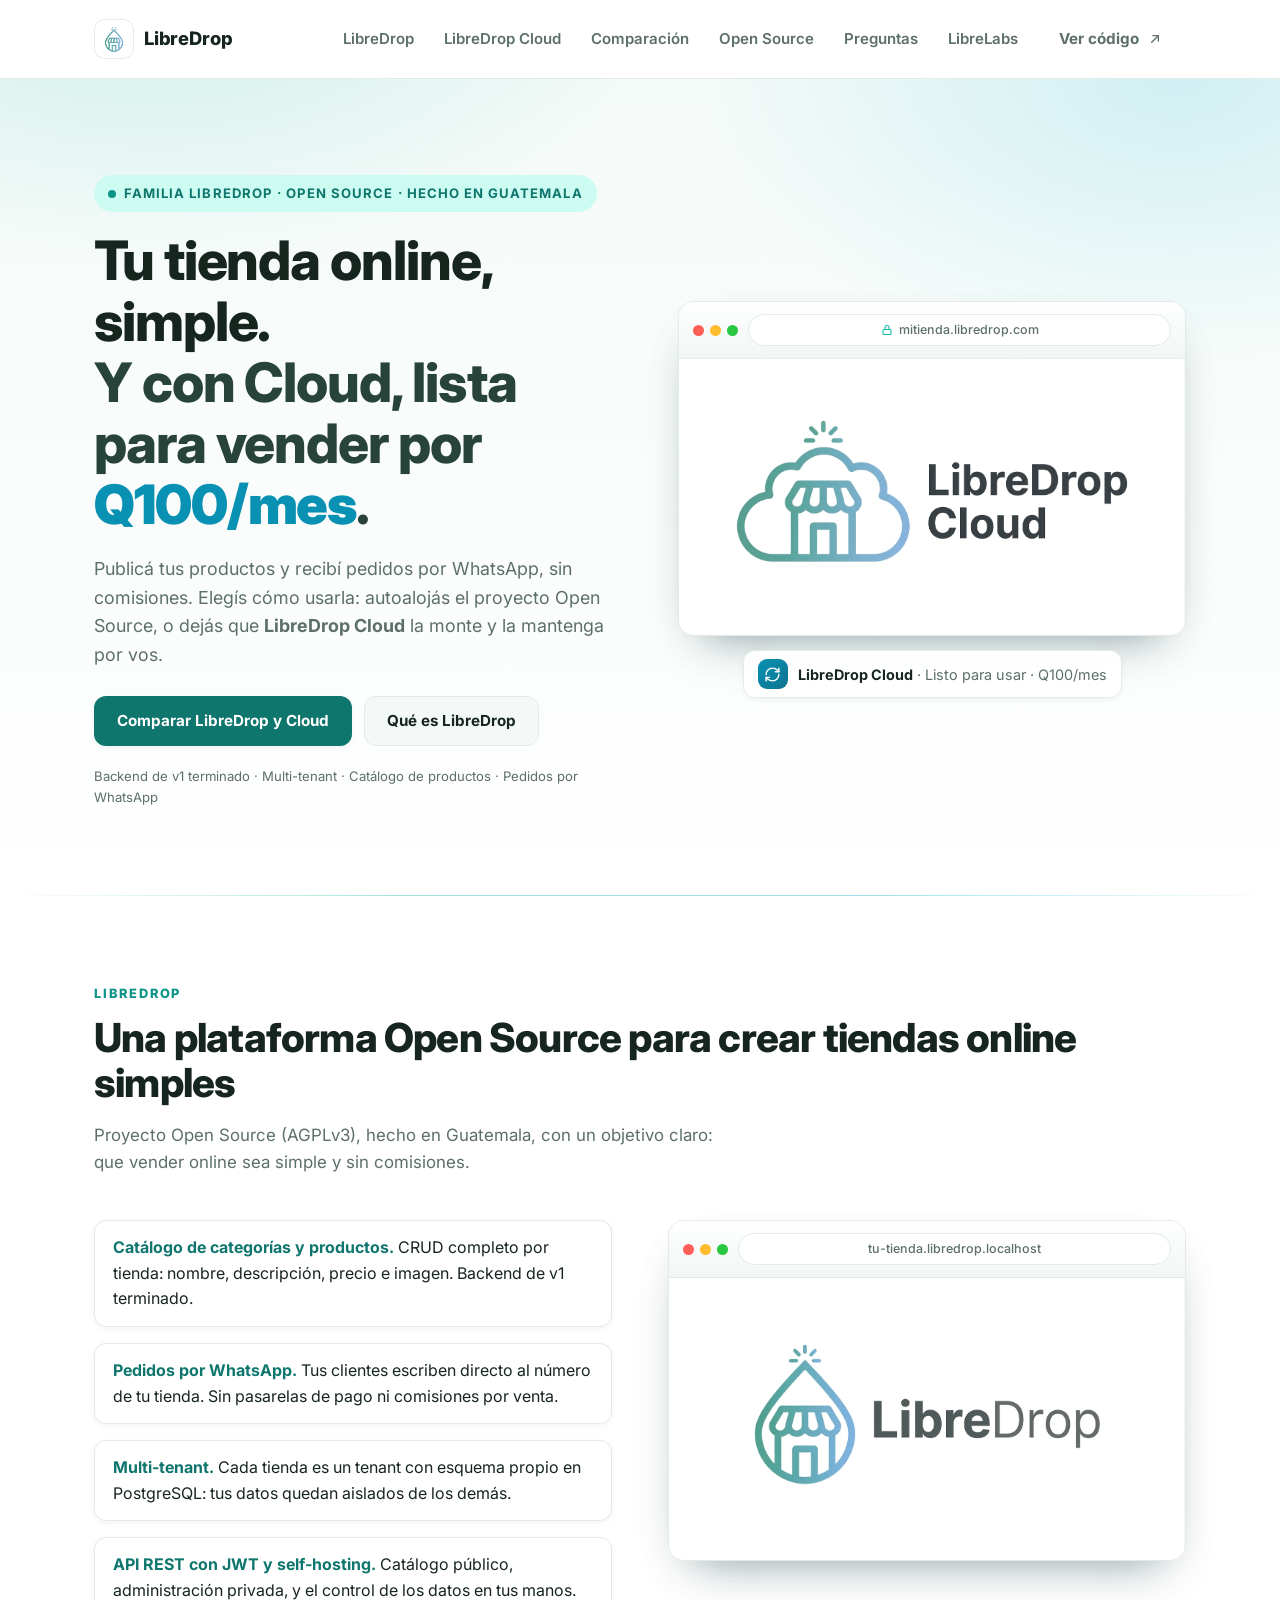
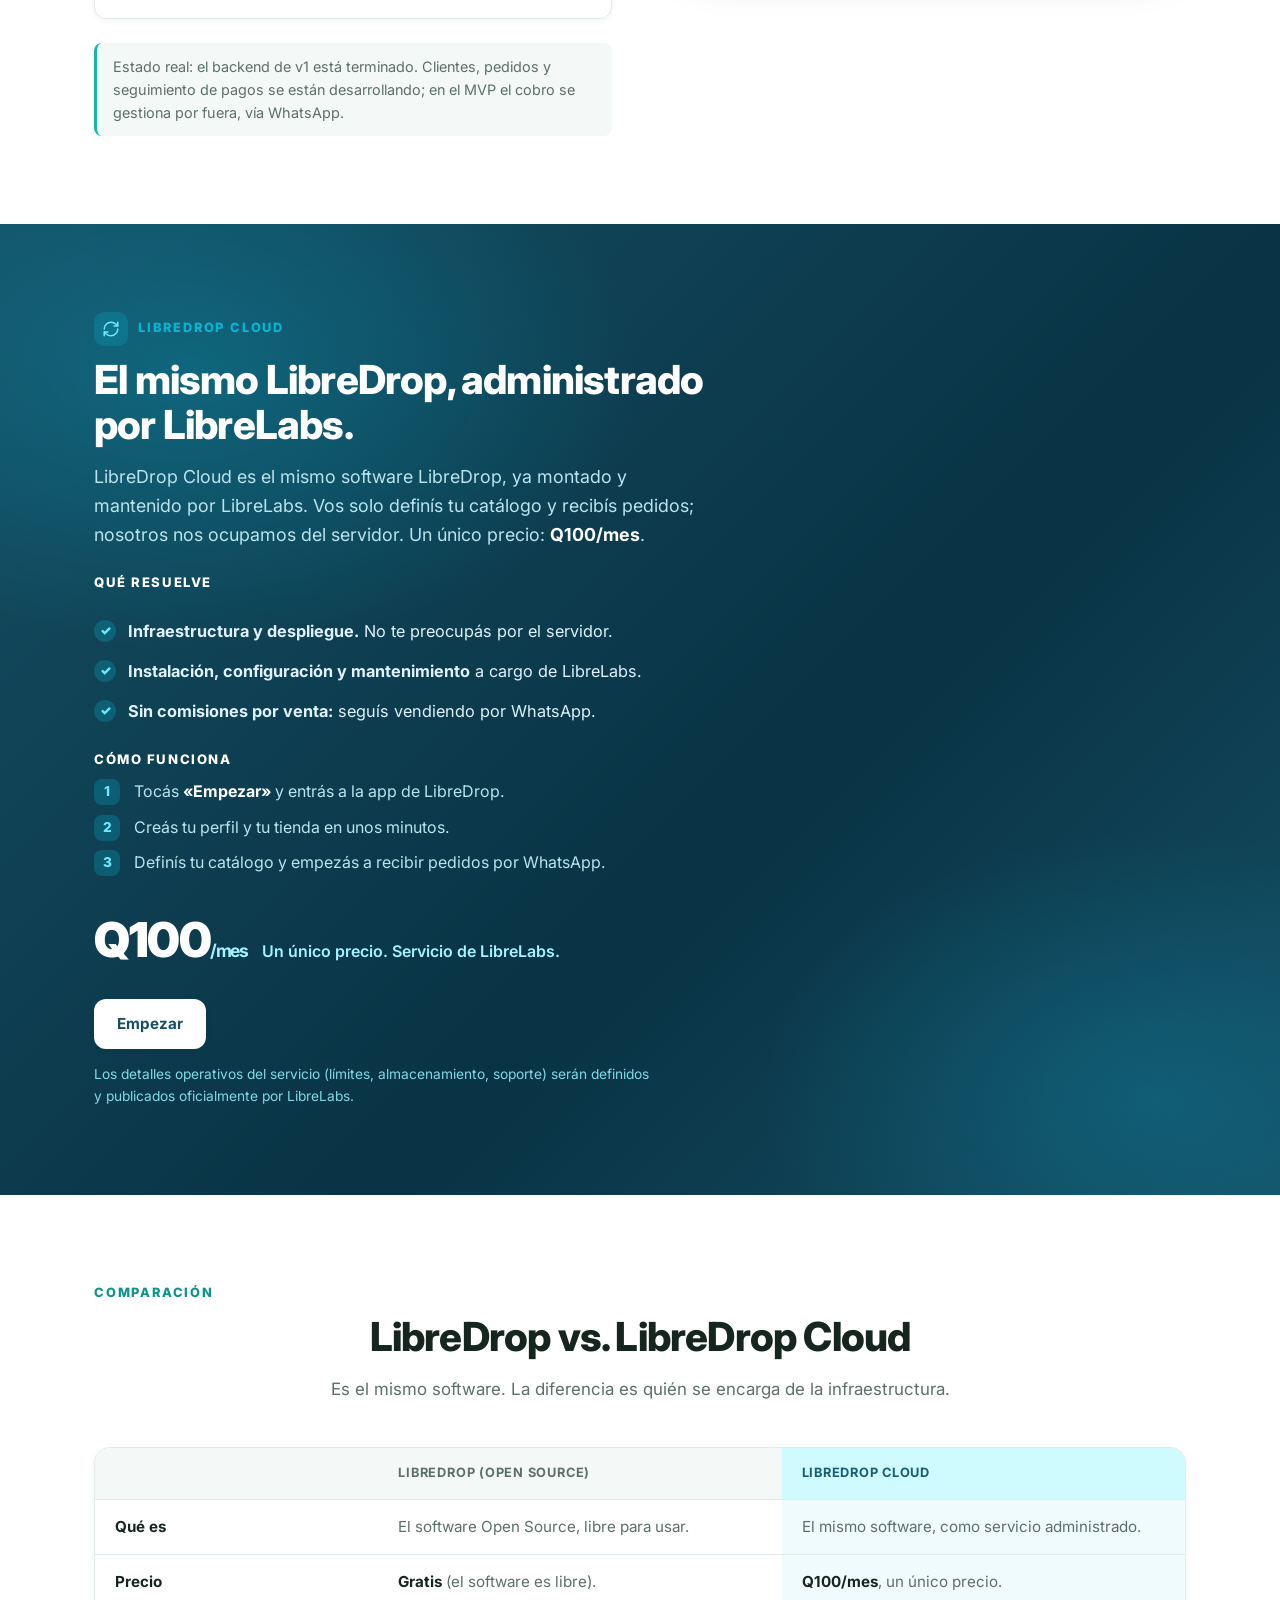
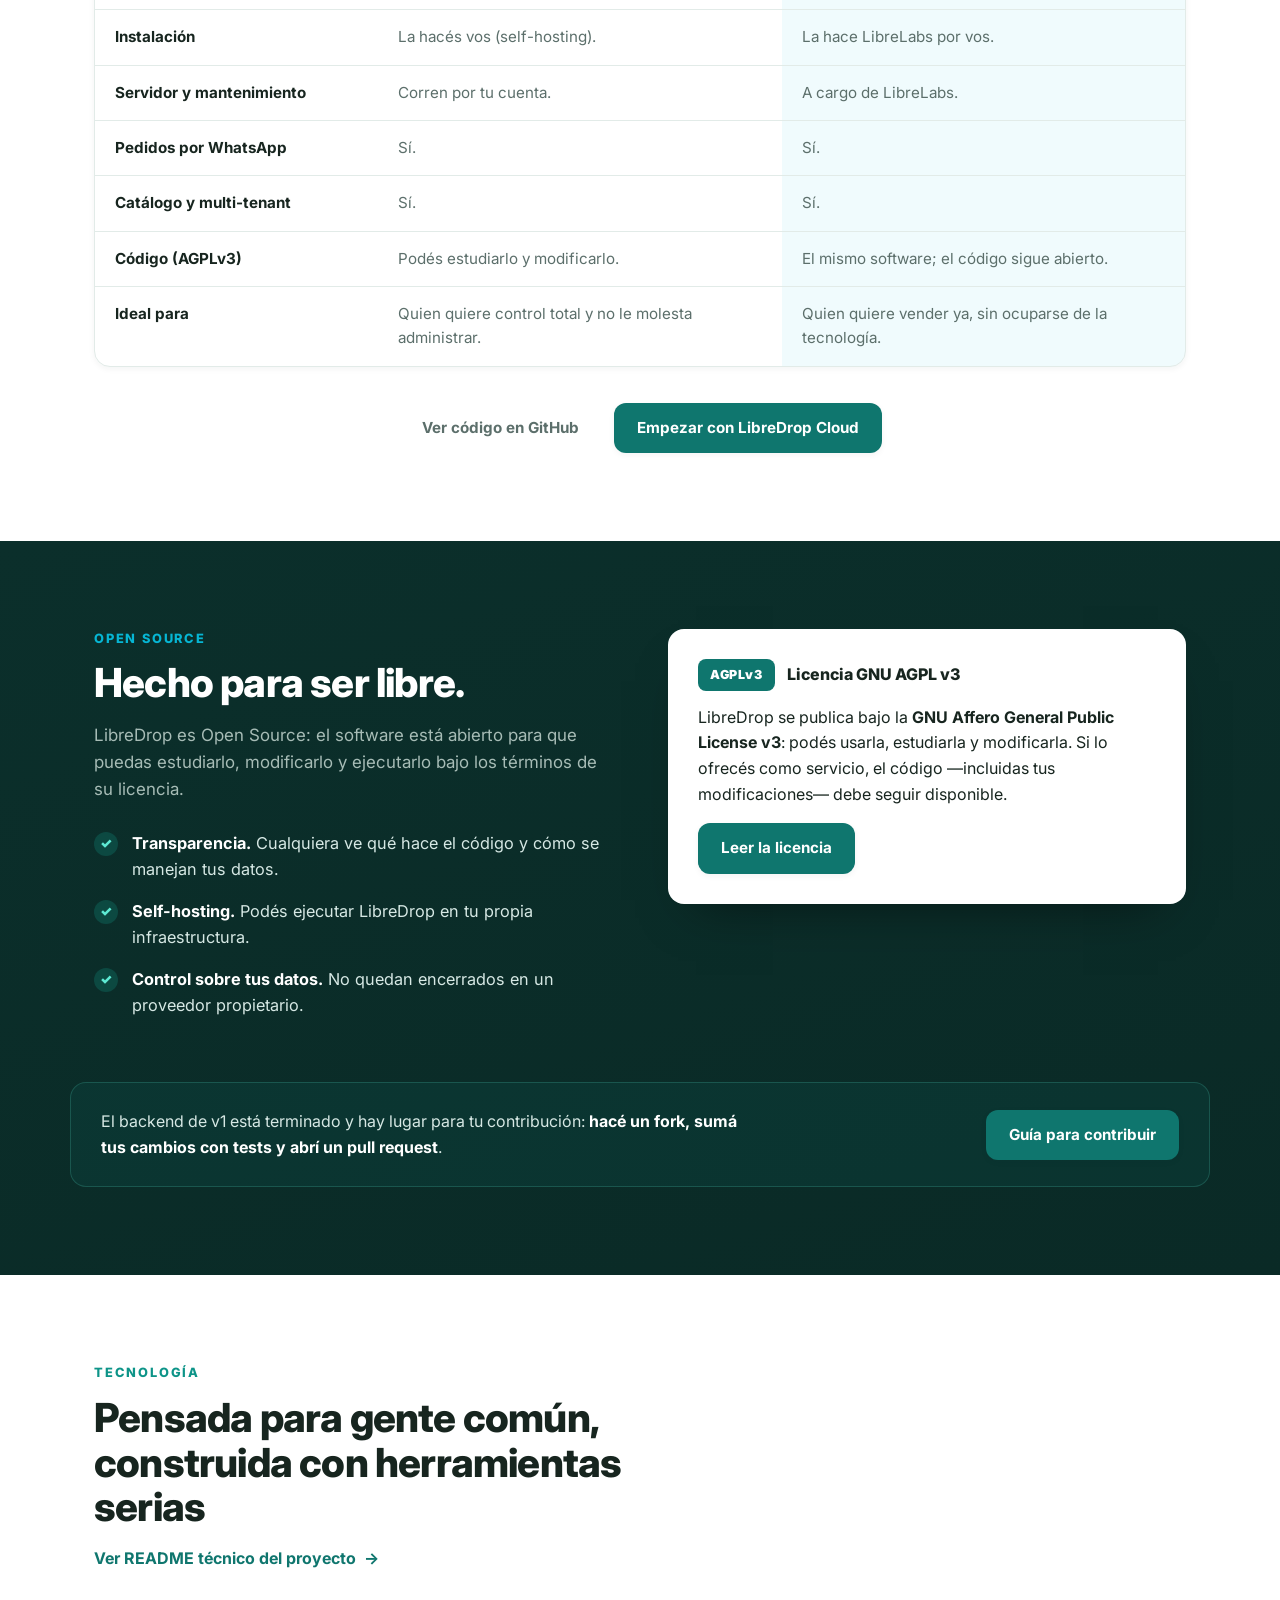
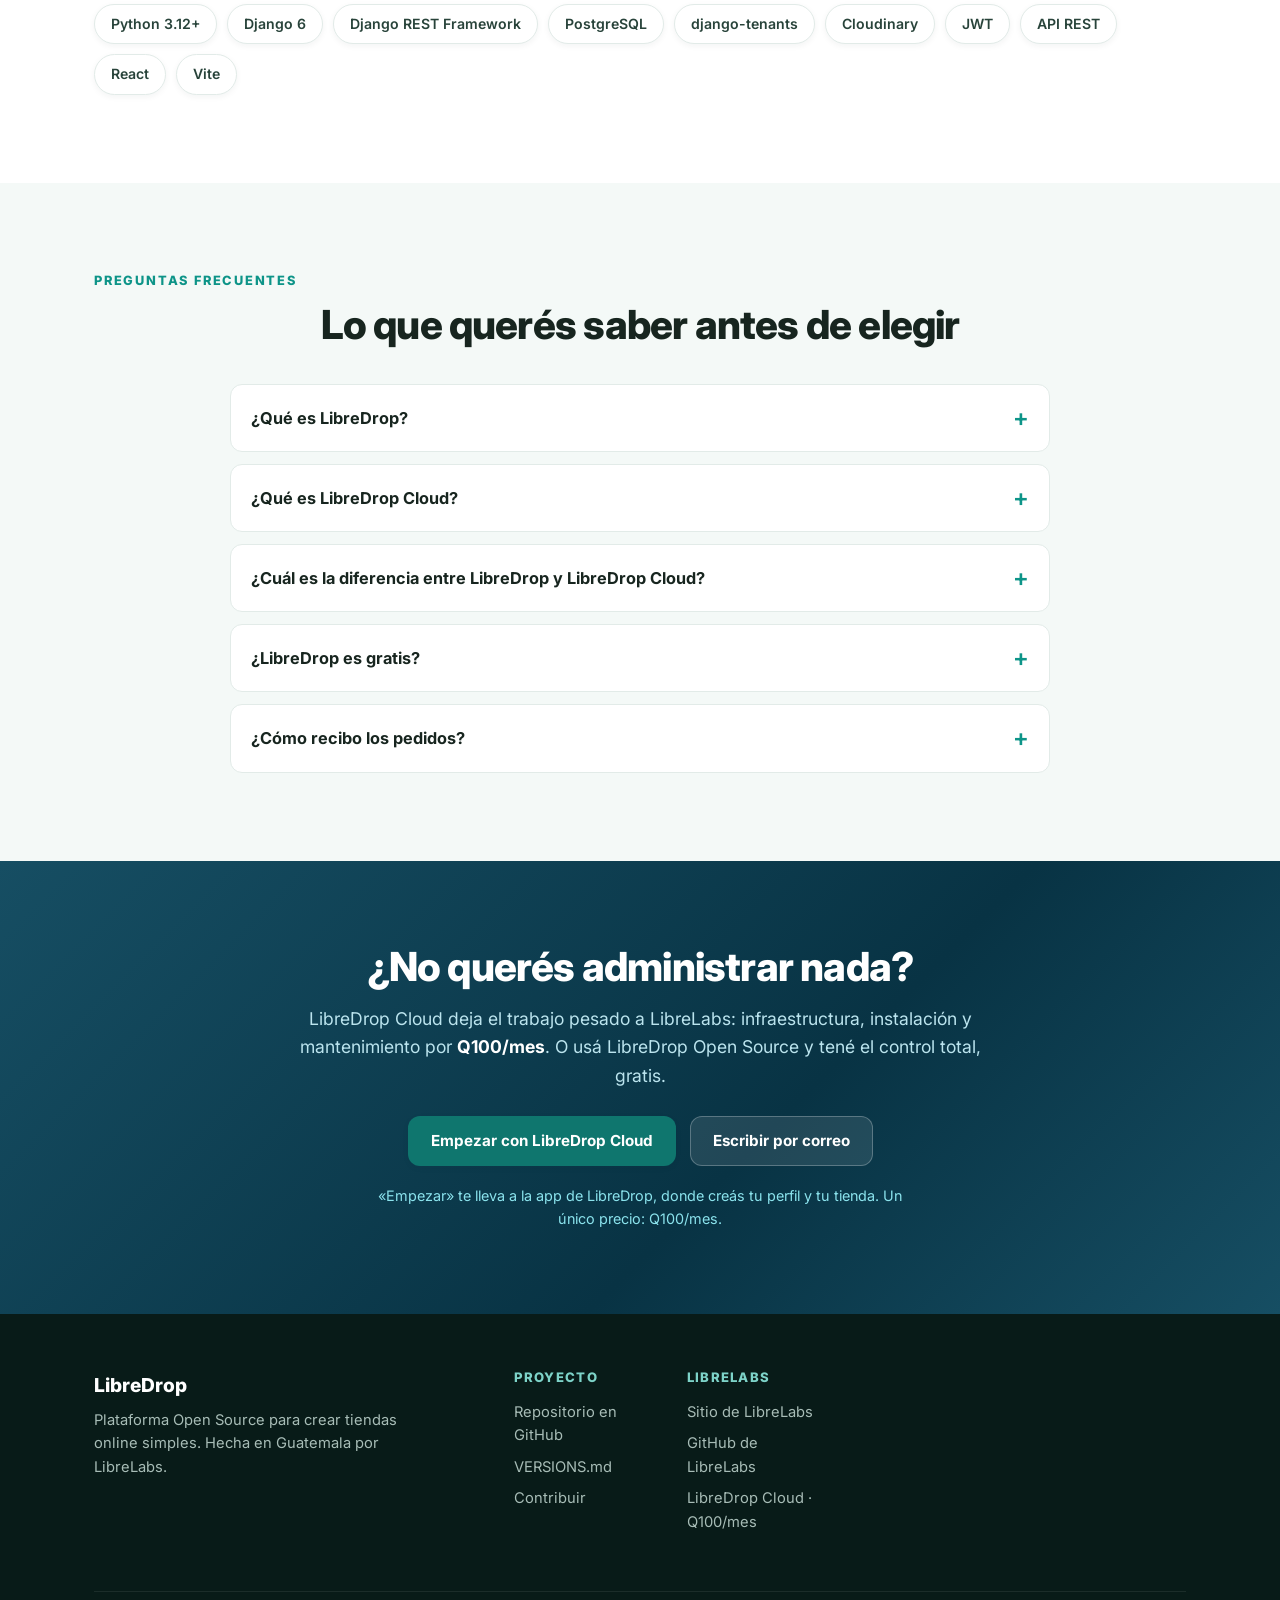
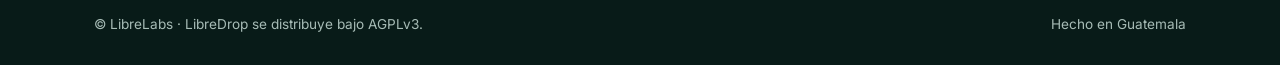
==== LibreDrop_landing/index.html @ aceabf22 "LibreDrop: botones Empezar apuntan a la app (libredrop-app.vercel.app) y texto de proceso sin WhatsA" ====
<!doctype html>
<html lang="es">
  <head>
    <meta charset="UTF-8" />
    <meta name="viewport" content="width=device-width, initial-scale=1.0" />
    <title>LibreDrop — Tu tienda online simple, Open Source y con Cloud por Q100/mes</title>
    <meta
      name="description"
      content="LibreDrop es una plataforma Open Source para crear tiendas online simples: publicá tus productos y recibí pedidos por WhatsApp, sin comisiones. LibreDrop Cloud lo deja todo listo por Q100/mes."
    />
    <meta name="theme-color" content="#0f766e" />
    <meta name="robots" content="index, follow" />

    <!-- Open Graph -->
    <meta property="og:type" content="website" />
    <meta property="og:site_name" content="LibreDrop" />
    <meta property="og:title" content="LibreDrop — Tu tienda online simple, Open Source y con Cloud por Q100/mes" />
    <meta
      property="og:description"
      content="Publicá tus productos y recibí pedidos por WhatsApp, sin comisiones. Usá LibreDrop Open Source o dejalo listo con LibreDrop Cloud por Q100/mes."
    />
    <meta property="og:image" content="images/libredrop_cloud.jpg" />
    <meta property="og:image:width" content="1407" />
    <meta property="og:image:height" content="768" />
    <meta property="og:locale" content="es_GT" />

    <!-- Twitter -->
    <meta name="twitter:card" content="summary_large_image" />
    <meta name="twitter:title" content="LibreDrop — Tu tienda online simple, Open Source y con Cloud por Q100/mes" />
    <meta
      name="twitter:description"
      content="Publicá tus productos y recibí pedidos por WhatsApp, sin comisiones. LibreDrop Open Source o LibreDrop Cloud por Q100/mes."
    />
    <meta name="twitter:image" content="images/libredrop_cloud.jpg" />

    <!-- Favicon (images/favicon.png, 500x500) -->
    <link rel="icon" type="image/png" sizes="500x500" href="images/favicon.png" />
    <link rel="icon" type="image/png" sizes="32x32" href="images/favicon.png" />
    <link rel="apple-touch-icon" href="images/favicon.png" />

    <!--
      Canonical: cuando conozcas el dominio de producción de esta landing,
      añade aquí el <link rel="canonical" href="https://TUDOMINIO/..." /> correspondiente.
    -->

    <link rel="preconnect" href="https://fonts.googleapis.com" />
    <link rel="preconnect" href="https://fonts.gstatic.com" crossorigin />
    <link
      href="https://fonts.googleapis.com/css2?family=Inter:wght@400;500;600;700;800;900&display=swap"
      rel="stylesheet"
    />

    <link rel="stylesheet" href="styles.css" />
    <noscript>
      <style>.reveal { opacity: 1 !important; transform: none !important; }</style>
    </noscript>
  </head>
  <body>
    <a class="skip-link" href="#contenido">Saltar al contenido</a>

    <header class="nav" id="nav">
      <nav class="nav-inner" aria-label="Principal">
        <a class="brand" href="#inicio" aria-label="LibreDrop, inicio">
          <img class="brand-mark" src="images/favicon.png" alt="" width="40" height="40" />
          <span class="brand-name">LibreDrop</span>
        </a>
        <button
          class="nav-toggle"
          type="button"
          aria-controls="menu"
          aria-expanded="false"
          aria-label="Abrir menú de navegación"
        >
          <span></span><span></span><span></span>
        </button>
        <div class="nav-links" id="menu">
          <a href="#libredrop">LibreDrop</a>
          <a href="#cloud">LibreDrop Cloud</a>
          <a href="#comparacion">Comparación</a>
          <a href="#open-source">Open Source</a>
          <a href="#faq">Preguntas</a>
          <a href="https://librelabs.vercel.app/" target="_blank" rel="noopener noreferrer">LibreLabs</a>
          <a class="btn btn-ghost" href="https://github.com/LibreLabs502/LibreDrop" target="_blank" rel="noopener noreferrer">
            Ver código
            <svg xmlns="http://www.w3.org/2000/svg" width="16" height="16" viewBox="0 0 24 24" fill="none" stroke="currentColor" stroke-width="2" stroke-linecap="round" stroke-linejoin="round" aria-hidden="true"><path d="M7 17 17 7"/><path d="M9 7h8v8"/></svg>
          </a>
        </div>
      </nav>
    </header>

    <main id="contenido">
      <!-- ================= HERO ================= -->
      <section class="hero" id="inicio">
        <div class="hero-bg" aria-hidden="true"></div>
        <div class="wrap hero-grid">
          <div class="hero-copy reveal">
            <p class="eyebrow">
              <span class="dot" aria-hidden="true"></span>
              Familia LibreDrop · Open Source · Hecho en Guatemala
            </p>
            <h1>
              Tu tienda online, simple.
              <span class="line">Y con Cloud, lista para vender por <em>Q100/mes</em>.</span>
            </h1>
            <p class="lede">
              Publicá tus productos y recibí pedidos por WhatsApp, sin comisiones. Elegís cómo
              usarla: autoalojás el proyecto Open Source, o dejás que <b>LibreDrop Cloud</b> la
              monte y la mantenga por vos.
            </p>
            <div class="hero-actions">
              <a class="btn btn-primary" href="#comparacion">Comparar LibreDrop y Cloud</a>
              <a class="btn btn-soft" href="#libredrop">Qué es LibreDrop</a>
            </div>
            <p class="hero-note">
              Backend de v1 terminado · Multi-tenant · Catálogo de productos · Pedidos por WhatsApp
            </p>
          </div>

          <div class="hero-visual reveal reveal-delay">
            <div class="browser">
              <div class="browser-bar">
                <span class="traffic" aria-hidden="true"><i></i><i></i><i></i></span>
                <span class="url">
                  <svg xmlns="http://www.w3.org/2000/svg" width="12" height="12" viewBox="0 0 24 24" fill="none" stroke="currentColor" stroke-width="2.2" stroke-linecap="round" stroke-linejoin="round" aria-hidden="true"><rect x="4" y="11" width="16" height="10" rx="2"/><path d="M8 11V7a4 4 0 0 1 8 0v4"/></svg>
                  mitienda.libredrop.com
                </span>
              </div>
              <img
                src="images/libredrop_cloud.jpg"
                alt="Tienda online con LibreDrop mostrando su catálogo de productos"
                width="1407"
                height="768"
                loading="eager"
                fetchpriority="high"
              />
            </div>
            <p class="browser-caption">
              <span class="cloud-icon" aria-hidden="true">
                <svg xmlns="http://www.w3.org/2000/svg" width="17" height="17" viewBox="0 0 24 24" fill="none" stroke="currentColor" stroke-width="2" stroke-linecap="round" stroke-linejoin="round"><path d="M3 12a9 9 0 0 1 9-9 9.75 9.75 0 0 1 6.74 2.74L21 8"/><path d="M21 3v5h-5"/><path d="M21 12a9 9 0 0 1-9 9 9.75 9.75 0 0 1-6.74-2.74L3 16"/><path d="M8 16H3v5"/></svg>
              </span>
              <span><b>LibreDrop Cloud</b> · Listo para usar · Q100/mes</span>
            </p>
          </div>
        </div>
        <div class="hero-strip" aria-hidden="true"></div>
      </section>

      <!-- ================= ¿QUÉ ES LIBREDROP? ================= -->
      <section class="section" id="libredrop">
        <div class="wrap">
          <div class="section-head reveal">
            <p class="kicker">LibreDrop</p>
            <h2>Una plataforma Open Source para crear tiendas online simples</h2>
            <p class="section-sub">
              Proyecto Open Source (AGPLv3), hecho en Guatemala, con un objetivo claro:
              que vender online sea simple y sin comisiones.
            </p>
          </div>
          <div class="split split-flip">
            <div class="reveal">
              <ul class="feat-list">
                <li>
                  <b>Catálogo de categorías y productos.</b> CRUD completo por tienda: nombre,
                  descripción, precio e imagen. Backend de v1 terminado.
                </li>
                <li>
                  <b>Pedidos por WhatsApp.</b> Tus clientes escriben directo al número de tu
                  tienda. Sin pasarelas de pago ni comisiones por venta.
                </li>
                <li>
                  <b>Multi-tenant.</b> Cada tienda es un tenant con esquema propio en
                  PostgreSQL: tus datos quedan aislados de los demás.
                </li>
                <li>
                  <b>API REST con JWT y self-hosting.</b> Catálogo público, administración
                  privada, y el control de los datos en tus manos.
                </li>
              </ul>
              <p class="honesty-note reveal">
                Estado real: el backend de v1 está terminado. Clientes, pedidos y seguimiento de
                pagos se están desarrollando; en el MVP el cobro se gestiona por fuera, vía WhatsApp.
              </p>
            </div>
            <div class="browser reveal reveal-delay">
              <div class="browser-bar">
                <span class="traffic" aria-hidden="true"><i></i><i></i><i></i></span>
                <span class="url">tu-tienda.libredrop.localhost</span>
              </div>
              <img
                src="images/libredrop.jpg"
                alt="Tienda creada con LibreDrop mostrando su catálogo de productos"
                width="1407"
                height="768"
                loading="lazy"
              />
            </div>
          </div>
        </div>
      </section>

      <!-- ================= LIBREDROP CLOUD ================= -->
      <section class="section cloud-section" id="cloud">
        <div class="cloud-bg" aria-hidden="true"></div>
        <div class="wrap">
          <div class="cloud-grid">
            <div class="cloud-copy reveal">
              <p class="kicker kicker-light">
                <span class="cloud-mini" aria-hidden="true">
                  <svg xmlns="http://www.w3.org/2000/svg" width="18" height="18" viewBox="0 0 24 24" fill="none" stroke="currentColor" stroke-width="2" stroke-linecap="round" stroke-linejoin="round"><path d="M3 12a9 9 0 0 1 9-9 9.75 9.75 0 0 1 6.74 2.74L21 8"/><path d="M21 3v5h-5"/><path d="M21 12a9 9 0 0 1-9 9 9.75 9.75 0 0 1-6.74-2.74L3 16"/><path d="M8 16H3v5"/></svg>
                </span>
                LibreDrop Cloud
              </p>
              <h2>El mismo LibreDrop, administrado por LibreLabs.</h2>
              <p class="cloud-lede">
                LibreDrop Cloud es el mismo software LibreDrop, ya montado y mantenido por
                LibreLabs. Vos solo definís tu catálogo y recibís pedidos; nosotros nos
                ocupamos del servidor. Un único precio: <b>Q100/mes</b>.
              </p>

              <h3 class="cloud-sub">Qué resuelve</h3>
              <ul class="cloud-benefits">
                <li>
                  <span class="check" aria-hidden="true">✓</span>
                  <span><b>Infraestructura y despliegue.</b> No te preocupás por el servidor.</span>
                </li>
                <li>
                  <span class="check" aria-hidden="true">✓</span>
                  <span><b>Instalación, configuración y mantenimiento</b> a cargo de LibreLabs.</span>
                </li>
                <li>
                  <span class="check" aria-hidden="true">✓</span>
                  <span><b>Sin comisiones por venta:</b> seguís vendiendo por WhatsApp.</span>
                </li>
              </ul>

              <h3 class="cloud-sub">Cómo funciona</h3>
              <ol class="cloud-steps">
                <li>Tocás <b>«Empezar»</b> y entrás a la app de LibreDrop.</li>
                <li>Creás tu perfil y tu tienda en unos minutos.</li>
                <li>Definís tu catálogo y empezás a recibir pedidos por WhatsApp.</li>
              </ol>

              <div class="cloud-price">
                <span class="cloud-price-amount">Q100<small>/mes</small></span>
                <span class="cloud-price-label">Un único precio. Servicio de LibreLabs.</span>
              </div>
              <a
                class="btn btn-primary btn-cloud-cta"
                href="https://libredrop-app.vercel.app/"
                target="_blank"
                rel="noopener noreferrer"
              >
                Empezar
              </a>
              <p class="cloud-note">
                Los detalles operativos del servicio (límites, almacenamiento, soporte) serán
                definidos y publicados oficialmente por LibreLabs.
              </p>
            </div>
          </div>
        </div>
      </section>

      <!-- ================= COMPARACIÓN ================= -->
      <section class="section" id="comparacion">
        <div class="wrap">
          <div class="section-head center reveal">
            <p class="kicker">Comparación</p>
            <h2>LibreDrop vs. LibreDrop Cloud</h2>
            <p class="section-sub">
              Es el mismo software. La diferencia es quién se encarga de la infraestructura.
            </p>
          </div>

          <div class="compare-wrap reveal">
            <table class="compare">
              <caption class="sr-only">Comparación entre LibreDrop (Open Source) y LibreDrop Cloud</caption>
              <thead>
                <tr>
                  <th scope="col">&nbsp;</th>
                  <th scope="col">LibreDrop (Open Source)</th>
                  <th scope="col" class="col-cloud">LibreDrop Cloud</th>
                </tr>
              </thead>
              <tbody>
                <tr>
                  <th scope="row">Qué es</th>
                  <td>El software Open Source, libre para usar.</td>
                  <td class="col-cloud">El mismo software, como servicio administrado.</td>
                </tr>
                <tr>
                  <th scope="row">Precio</th>
                  <td><b>Gratis</b> (el software es libre).</td>
                  <td class="col-cloud"><b>Q100/mes</b>, un único precio.</td>
                </tr>
                <tr>
                  <th scope="row">Instalación</th>
                  <td>La hacés vos (self-hosting).</td>
                  <td class="col-cloud">La hace LibreLabs por vos.</td>
                </tr>
                <tr>
                  <th scope="row">Servidor y mantenimiento</th>
                  <td>Corren por tu cuenta.</td>
                  <td class="col-cloud">A cargo de LibreLabs.</td>
                </tr>
                <tr>
                  <th scope="row">Pedidos por WhatsApp</th>
                  <td>Sí.</td>
                  <td class="col-cloud">Sí.</td>
                </tr>
                <tr>
                  <th scope="row">Catálogo y multi-tenant</th>
                  <td>Sí.</td>
                  <td class="col-cloud">Sí.</td>
                </tr>
                <tr>
                  <th scope="row">Código (AGPLv3)</th>
                  <td>Podés estudiarlo y modificarlo.</td>
                  <td class="col-cloud">El mismo software; el código sigue abierto.</td>
                </tr>
                <tr>
                  <th scope="row">Ideal para</th>
                  <td>Quien quiere control total y no le molesta administrar.</td>
                  <td class="col-cloud">Quien quiere vender ya, sin ocuparse de la tecnología.</td>
                </tr>
              </tbody>
            </table>
          </div>

          <div class="compare-actions reveal">
            <a class="btn btn-ghost" href="https://github.com/LibreLabs502/LibreDrop" target="_blank" rel="noopener noreferrer">
              Ver código en GitHub
            </a>
            <a
              class="btn btn-primary"
              href="https://libredrop-app.vercel.app/"
              target="_blank"
              rel="noopener noreferrer"
            >
              Empezar con LibreDrop Cloud
            </a>
          </div>
        </div>
      </section>

      <!-- ================= OPEN SOURCE ================= -->
      <section class="section section-dark" id="open-source">
        <div class="wrap split">
          <div class="reveal">
            <p class="kicker kicker-light">Open Source</p>
            <h2>Hecho para ser libre.</h2>
            <p class="section-sub dark-sub">
              LibreDrop es Open Source: el software está abierto para que puedas estudiarlo,
              modificarlo y ejecutarlo bajo los términos de su licencia.
            </p>
            <ul class="freedoms">
              <li>
                <span class="freedom-mark" aria-hidden="true">✓</span>
                <span><b>Transparencia.</b> Cualquiera ve qué hace el código y cómo se manejan tus datos.</span>
              </li>
              <li>
                <span class="freedom-mark" aria-hidden="true">✓</span>
                <span><b>Self-hosting.</b> Podés ejecutar LibreDrop en tu propia infraestructura.</span>
              </li>
              <li>
                <span class="freedom-mark" aria-hidden="true">✓</span>
                <span><b>Control sobre tus datos.</b> No quedan encerrados en un proveedor propietario.</span>
              </li>
            </ul>
          </div>
          <div class="reveal reveal-delay">
            <div class="license-card">
              <div class="license-top">
                <span class="license-badge" aria-hidden="true">AGPLv3</span>
                <span class="license-name">Licencia GNU AGPL v3</span>
              </div>
              <p>
                LibreDrop se publica bajo la <b>GNU Affero General Public License v3</b>:
                podés usarla, estudiarla y modificarla. Si lo ofrecés como servicio, el código
                —incluidas tus modificaciones— debe seguir disponible.
              </p>
              <a class="btn btn-primary" href="https://github.com/LibreLabs502/LibreDrop/blob/main/LICENSE" target="_blank" rel="noopener noreferrer">
                Leer la licencia
              </a>
            </div>
          </div>
        </div>
        <div class="wrap cta-band">
          <p class="cta-band-text reveal">
            El backend de v1 está terminado y hay lugar para tu contribución: <b>hacé un fork,
            sumá tus cambios con tests y abrí un pull request</b>.
          </p>
          <a class="btn btn-primary reveal reveal-delay" href="https://github.com/LibreLabs502/LibreDrop/blob/main/docs/CONTRIB.md" target="_blank" rel="noopener noreferrer">
            Guía para contribuir
          </a>
        </div>
      </section>

      <!-- ================= TECNOLOGÍA ================= -->
      <section class="section tech" id="tecnologia">
        <div class="wrap">
          <div class="tech-copy reveal">
            <p class="kicker">Tecnología</p>
            <h2>Pensada para gente común, construida con herramientas serias</h2>
            <a class="link-arrow" href="https://github.com/LibreLabs502/LibreDrop/blob/main/README.md" target="_blank" rel="noopener noreferrer">
              Ver README técnico del proyecto
              <span aria-hidden="true">→</span>
            </a>
          </div>
          <ul class="tech-chips reveal reveal-delay" aria-label="Stack de tecnología">
            <li>Python 3.12+</li>
            <li>Django 6</li>
            <li>Django REST Framework</li>
            <li>PostgreSQL</li>
            <li>django-tenants</li>
            <li>Cloudinary</li>
            <li>JWT</li>
            <li>API REST</li>
            <li>React</li>
            <li>Vite</li>
          </ul>
        </div>
      </section>

      <!-- ================= FAQ ================= -->
      <section class="section section-tint" id="faq">
        <div class="wrap faq-wrap">
          <div class="section-head center reveal">
            <p class="kicker">Preguntas frecuentes</p>
            <h2>Lo que querés saber antes de elegir</h2>
          </div>
          <div class="faq">
            <details class="reveal">
              <summary>¿Qué es LibreDrop?</summary>
              <p>
                Una plataforma Open Source (AGPLv3) para crear tiendas online simples:
                publicás tus productos y recibís pedidos por WhatsApp, sin comisiones ni
                intermediarios. Está hecha en Guatemala por LibreLabs.
              </p>
            </details>
            <details class="reveal">
              <summary>¿Qué es LibreDrop Cloud?</summary>
              <p>
                El mismo software LibreDrop, administrado por LibreLabs: instalación,
                infraestructura y mantenimiento a cargo del equipo, por un único precio de
                Q100/mes. Solo definís tu catálogo y empezás a recibir pedidos.
              </p>
            </details>
            <details class="reveal">
              <summary>¿Cuál es la diferencia entre LibreDrop y LibreDrop Cloud?</summary>
              <p>
                Es el mismo software. Con LibreDrop (Open Source) autoalojás y administrás
                todo vos. Con LibreDrop Cloud, LibreLabs se encarga de la infraestructura,
                la instalación y el mantenimiento por Q100/mes.
              </p>
            </details>
            <details class="reveal">
              <summary>¿LibreDrop es gratis?</summary>
              <p>
                Sí. LibreDrop como software es gratuito y podés instalarlo vos mismo
                (self-hosting). Con LibreDrop Cloud pagás el servicio administrado de
                Q100/mes para no encargarte de la instalación, el servidor ni el mantenimiento.
              </p>
            </details>
            <details class="reveal">
              <summary>¿Cómo recibo los pedidos?</summary>
              <p>
                Por WhatsApp, directo al número de tu tienda. Sin pasarelas de pago
                obligatorias ni comisiones por venta. En el MVP el cobro se gestiona por
                fuera de la plataforma, vía WhatsApp.
              </p>
            </details>
          </div>
        </div>
      </section>

      <!-- ================= CTA FINAL / CONTACTO ================= -->
      <section class="cta-final" id="empezar">
        <div class="wrap cta-inner reveal">
          <h2>¿No querés administrar nada?</h2>
          <p>
            LibreDrop Cloud deja el trabajo pesado a LibreLabs: infraestructura,
            instalación y mantenimiento por <b>Q100/mes</b>. O usá LibreDrop Open Source
            y tené el control total, gratis.
          </p>
          <div class="hero-actions">
            <a
              class="btn btn-primary"
              href="https://libredrop-app.vercel.app/"
              target="_blank"
              rel="noopener noreferrer"
            >
              Empezar con LibreDrop Cloud
            </a>
            <a class="btn btn-soft" href="mailto:librelabs502@gmail.com">
              Escribir por correo
            </a>
          </div>
          <p class="cta-note">
            «Empezar» te lleva a la app de LibreDrop, donde creás tu perfil y tu tienda.
            Un único precio: Q100/mes.
          </p>
        </div>
      </section>
    </main>

    <footer class="footer">
      <div class="wrap footer-inner">
        <div class="footer-brand">
          <span class="brand-name">LibreDrop</span>
          <p>Plataforma Open Source para crear tiendas online simples. Hecha en Guatemala por LibreLabs.</p>
        </div>
        <nav class="footer-nav" aria-label="Enlaces del pie">
          <div>
            <h3>Proyecto</h3>
            <a href="https://github.com/LibreLabs502/LibreDrop" target="_blank" rel="noopener noreferrer">Repositorio en GitHub</a>
            <a href="https://github.com/LibreLabs502/LibreDrop/blob/main/docs/VERSIONS.md" target="_blank" rel="noopener noreferrer">VERSIONS.md</a>
            <a href="https://github.com/LibreLabs502/LibreDrop/blob/main/docs/CONTRIB.md" target="_blank" rel="noopener noreferrer">Contribuir</a>
          </div>
          <div>
            <h3>LibreLabs</h3>
            <a href="https://librelabs.vercel.app/" target="_blank" rel="noopener noreferrer">Sitio de LibreLabs</a>
            <a href="https://github.com/LibreLabs502" target="_blank" rel="noopener noreferrer">GitHub de LibreLabs</a>
            <a href="#cloud">LibreDrop Cloud · Q100/mes</a>
          </div>
        </nav>
        <div class="footer-legal">
          <span>© LibreLabs · LibreDrop se distribuye bajo AGPLv3.</span>
          <span>Hecho en Guatemala</span>
        </div>
      </div>
    </footer>

    <script src="app.js"></script>
  </body>
</html>
---- LibreDrop_landing/styles.css ----
/* ============================================================
   LibreDrop — Landing única (Open Source + LibreDrop Cloud)
   Paleta: teal (base) + cian (Cloud). Inter. HTML/CSS/JS vanilla.
   ============================================================ */

:root {
  --maxw: 1140px;
  --radius: 16px;

  /* teal (base LibreDrop) */
  --teal-900: #134e4a;
  --teal-700: #0f766e;
  --teal-600: #0d9488;
  --teal-500: #14b8a6;
  --teal-100: #ccfbf1;

  /* cian (LibreDrop Cloud) */
  --cyan-900: #164e63;
  --cyan-800: #155e75;
  --cyan-700: #0e7490;
  --cyan-600: #0891b2;
  --cyan-500: #06b6d4;
  --cyan-100: #cffafe;

  --ink: #17251f;
  --ink-soft: #28433a;
  --muted: #5c6f6b;
  --muted-dark: #a7bcb6;
  --border: #e2ebe8;
  --bg: #ffffff;
  --bg-tint: #f4f9f7;
  --bg-tint-dark: #0d2b27;
  --style-dark: #0b2f2b;

  --shadow-s: 0 2px 6px rgba(13, 47, 43, 0.05);
  --shadow-m: 0 18px 44px -26px rgba(13, 47, 43, 0.35);
}

* {
  box-sizing: border-box;
}

html {
  scroll-behavior: smooth;
}

body {
  margin: 0;
  font-family: "Inter", system-ui, -apple-system, "Segoe UI", sans-serif;
  color: var(--ink);
  background: var(--bg);
  line-height: 1.6;
  font-size: 16px;
  -webkit-font-smoothing: antialiased;
  text-rendering: optimizeLegibility;
}

img {
  max-width: 100%;
  display: block;
}

a {
  color: var(--teal-700);
}

:focus-visible {
  outline: 3px solid var(--cyan-500);
  outline-offset: 2px;
  border-radius: 4px;
}

.skip-link {
  position: absolute;
  left: -9999px;
  top: 0;
  z-index: 200;
  background: var(--teal-700);
  color: #fff;
  padding: 10px 16px;
  border-radius: 0 0 10px 0;
  font-weight: 600;
}

.skip-link:focus {
  left: 0;
}

.wrap {
  max-width: var(--maxw);
  margin: 0 auto;
  padding: 0 24px;
}

h1, h2, h3 {
  line-height: 1.12;
  letter-spacing: -0.02em;
  font-weight: 800;
}

h1 {
  font-size: clamp(2.2rem, 5vw, 3.4rem);
  margin: 0 0 20px;
}

h2 {
  font-size: clamp(1.7rem, 3.4vw, 2.5rem);
  margin: 0 0 16px;
}

h3 {
  font-size: 1.15rem;
  margin: 0 0 8px;
}

p {
  margin: 0 0 16px;
}

code {
  font-family: ui-monospace, SFMono-Regular, Menlo, Consolas, monospace;
  font-size: 0.9em;
  background: rgba(13, 47, 43, 0.07);
  padding: 2px 6px;
  border-radius: 6px;
}

.eyebrow {
  display: inline-flex;
  align-items: center;
  gap: 8px;
  font-size: 0.82rem;
  font-weight: 700;
  letter-spacing: 0.08em;
  text-transform: uppercase;
  color: var(--teal-700);
  background: var(--teal-100);
  padding: 8px 14px;
  border-radius: 999px;
  margin: 0 0 18px;
}

.eyebrow .dot {
  width: 8px;
  height: 8px;
  border-radius: 50%;
  background: var(--teal-600);
}

.kicker {
  font-size: 0.8rem;
  font-weight: 800;
  letter-spacing: 0.14em;
  text-transform: uppercase;
  color: var(--teal-600);
  margin: 0 0 12px;
  display: flex;
  align-items: center;
  gap: 10px;
}

.kicker-light {
  color: var(--cyan-500);
}

.section-sub {
  color: var(--muted);
  font-size: 1.06rem;
  max-width: 640px;
}

.section {
  padding: 88px 0;
}

.section-head {
  margin-bottom: 44px;
}

.section-head.center {
  text-align: center;
  margin-inline: auto;
}

.section-head.center .section-sub {
  margin-inline: auto;
}

.section-tint {
  background: var(--bg-tint);
}

/* ---------- botones ---------- */
.btn {
  display: inline-flex;
  align-items: center;
  justify-content: center;
  gap: 8px;
  font-weight: 700;
  font-size: 0.95rem;
  text-decoration: none;
  padding: 12px 22px;
  border-radius: 12px;
  border: 1px solid transparent;
  cursor: pointer;
  transition: transform 0.15s ease, box-shadow 0.15s ease, background-color 0.15s ease, border-color 0.15s ease;
}

.btn:hover {
  transform: translateY(-2px);
}

.btn-primary {
  background: var(--teal-700);
  color: #fff;
  box-shadow: var(--shadow-s);
}

.btn-primary:hover {
  background: var(--teal-600);
  box-shadow: var(--shadow-m);
}

.btn-soft {
  background: var(--bg-tint);
  color: var(--ink);
  border-color: var(--border);
}

.btn-soft:hover {
  border-color: var(--teal-500);
  color: var(--teal-700);
}

.btn-ghost {
  background: transparent;
  color: var(--muted);
}

.btn-ghost:hover {
  color: var(--teal-700);
}

.btn-light {
  background: #fff;
  color: var(--cyan-800);
}

.btn-light:hover {
  background: var(--cyan-100);
}

.btn-block {
  width: 100%;
}

.btn-cloud-cta {
  background: #fff;
  color: var(--cyan-900);
}

.btn-cloud-cta:hover {
  background: var(--cyan-100);
}

.link-arrow {
  display: inline-flex;
  align-items: center;
  gap: 8px;
  font-weight: 700;
  color: var(--teal-700);
  text-decoration: none;
}

.link-arrow span {
  transition: transform 0.15s ease;
}

.link-arrow:hover span {
  transform: translateX(4px);
}

/* ---------- navegación ---------- */
.nav {
  position: sticky;
  top: 0;
  z-index: 100;
  background: rgba(255, 255, 255, 0.85);
  backdrop-filter: blur(14px);
  -webkit-backdrop-filter: blur(14px);
  border-bottom: 1px solid var(--border);
}

.nav.is-scrolled {
  box-shadow: 0 1px 0 rgba(13, 47, 43, 0.04), 0 12px 30px -18px rgba(13, 47, 43, 0.25);
}

.nav-inner {
  max-width: var(--maxw);
  margin: 0 auto;
  padding: 14px 24px;
  display: flex;
  align-items: center;
  justify-content: space-between;
  gap: 16px;
}

.brand {
  display: flex;
  align-items: center;
  gap: 10px;
  text-decoration: none;
  font-weight: 800;
  font-size: 1.15rem;
  letter-spacing: -0.01em;
  color: var(--ink);
}

.brand-mark {
  height: 40px;
  width: auto;
  border-radius: 10px;
  object-fit: contain;
  background: #fff;
  padding: 3px;
  box-shadow: inset 0 0 0 1px var(--border);
}

.nav-links {
  display: flex;
  align-items: center;
  gap: 6px;
}

.nav-links a:not(.btn) {
  text-decoration: none;
  font-size: 0.94rem;
  font-weight: 600;
  color: var(--muted);
  padding: 8px 12px;
  border-radius: 8px;
  transition: color 0.15s ease, background-color 0.15s ease;
}

.nav-links a:not(.btn):hover {
  color: var(--teal-700);
  background: var(--bg-tint);
}

.nav-toggle {
  display: none;
  flex-direction: column;
  justify-content: center;
  gap: 5px;
  width: 44px;
  height: 44px;
  padding: 10px;
  background: none;
  border: 1px solid var(--border);
  border-radius: 10px;
  cursor: pointer;
}

.nav-toggle span {
  display: block;
  height: 2px;
  width: 100%;
  background: var(--ink);
  border-radius: 2px;
  transition: transform 0.2s ease, opacity 0.2s ease;
}

.nav-toggle[aria-expanded="true"] span:nth-child(1) {
  transform: translateY(7px) rotate(45deg);
}

.nav-toggle[aria-expanded="true"] span:nth-child(2) {
  opacity: 0;
}

.nav-toggle[aria-expanded="true"] span:nth-child(3) {
  transform: translateY(-7px) rotate(-45deg);
}

/* ---------- hero ---------- */
.hero {
  position: relative;
  overflow: hidden;
  background: linear-gradient(180deg, #f4faf8 0%, #ffffff 100%);
  padding: 96px 0 72px;
}

.hero-bg {
  position: absolute;
  inset: 0;
  background:
    radial-gradient(720px 380px at 12% -10%, rgba(20, 184, 166, 0.16), transparent 70%),
    radial-gradient(680px 420px at 92% 0%, rgba(6, 182, 212, 0.15), transparent 70%);
  pointer-events: none;
}

.hero-grid {
  position: relative;
  display: grid;
  grid-template-columns: 1.02fr 0.98fr;
  gap: 56px;
  align-items: center;
}

.hero-copy .line {
  display: block;
  color: var(--ink-soft);
}

.hero-copy em {
  font-style: normal;
  color: var(--cyan-600);
  font-weight: 900;
  white-space: nowrap;
}

.lede {
  font-size: 1.12rem;
  color: var(--muted);
  max-width: 560px;
}

.hero-actions {
  display: flex;
  flex-wrap: wrap;
  gap: 12px;
  margin-top: 26px;
}

.hero-note {
  margin-top: 20px;
  font-size: 0.82rem;
  color: var(--muted);
}

.hero-visual {
  position: relative;
}

.browser {
  position: relative;
  border-radius: 16px;
  overflow: hidden;
  background: #fff;
  border: 1px solid var(--border);
  box-shadow:
    var(--shadow-m),
    0 24px 48px -24px rgba(8, 51, 68, 0.28);
}

.browser-bar {
  display: flex;
  align-items: center;
  gap: 10px;
  padding: 12px 14px;
  background: linear-gradient(180deg, #ffffff 0%, #f1f6f5 100%);
  border-bottom: 1px solid var(--border);
}

.traffic {
  display: flex;
  gap: 6px;
}

.traffic i {
  width: 11px;
  height: 11px;
  border-radius: 50%;
  background: #e6eef0;
}

.traffic i:nth-child(1) { background: #ff5f57; }
.traffic i:nth-child(2) { background: #febc2e; }
.traffic i:nth-child(3) { background: #28c840; }

.url {
  display: flex;
  align-items: center;
  justify-content: center;
  gap: 6px;
  font-size: 0.78rem;
  color: var(--muted);
  background: #fff;
  border: 1px solid var(--border);
  border-radius: 999px;
  padding: 5px 14px;
  flex: 1;
  font-weight: 500;
}

.url svg {
  color: var(--teal-500);
  flex-shrink: 0;
}

.browser img {
  display: block;
  width: 100%;
  height: auto;
}

.browser-caption {
  display: flex;
  align-items: center;
  justify-content: center;
  gap: 10px;
  margin: 14px auto 0;
  width: fit-content;
  max-width: 100%;
  background: rgba(255, 255, 255, 0.92);
  backdrop-filter: blur(6px);
  border: 1px solid var(--border);
  border-radius: 12px;
  padding: 8px 14px;
  box-shadow: var(--shadow-s);
  font-size: 0.9rem;
  color: var(--muted);
}

.browser-caption .cloud-icon {
  width: 30px;
  height: 30px;
  border-radius: 9px;
  flex-shrink: 0;
}

.browser-caption b {
  color: var(--ink);
}

.cloud-icon {
  display: grid;
  place-items: center;
  width: 42px;
  height: 42px;
  border-radius: 12px;
  background: linear-gradient(135deg, var(--cyan-600), var(--cyan-700));
  color: #fff;
}

.hero-strip {
  position: absolute;
  left: 0;
  right: 0;
  bottom: 0;
  height: 1px;
  background: linear-gradient(90deg, transparent, var(--teal-500), var(--cyan-500), transparent);
  opacity: 0.4;
}

/* ---------- sección split ---------- */
.split {
  display: grid;
  grid-template-columns: 1fr 1fr;
  gap: 56px;
  align-items: start;
}

.split-flip .browser {
  order: 2;
}

.feat-list {
  list-style: none;
  margin: 0 0 18px;
  padding: 0;
  display: grid;
  gap: 16px;
}

.feat-list li {
  padding: 14px 18px;
  border: 1px solid var(--border);
  border-radius: 12px;
  background: #fff;
  box-shadow: var(--shadow-s);
}

.feat-list b {
  color: var(--teal-700);
}

.honesty-note {
  font-size: 0.9rem;
  color: var(--muted);
  background: var(--bg-tint);
  border-left: 3px solid var(--teal-500);
  border-radius: 8px;
  padding: 12px 16px;
  margin: 24px 0 0;
}

/* ---------- LibreDrop Cloud ---------- */
.cloud-section {
  position: relative;
  overflow: hidden;
  background: linear-gradient(135deg, var(--cyan-900) 0%, #083344 60%, #164e63 100%);
  color: #e0f2fe;
}

.cloud-bg {
  position: absolute;
  inset: 0;
  background:
    radial-gradient(640px 400px at 15% 15%, rgba(6, 182, 212, 0.28), transparent 70%),
    radial-gradient(560px 380px at 90% 90%, rgba(14, 116, 144, 0.5), transparent 70%);
  pointer-events: none;
}

.cloud-grid {
  position: relative;
  display: grid;
  grid-template-columns: minmax(0, 680px);
}

.cloud-copy h2 {
  color: #fff;
  max-width: 640px;
}

.cloud-lede {
  font-size: 1.12rem;
  color: #bbe4ee;
  max-width: 600px;
}

.cloud-lede b {
  color: #fff;
}

.cloud-benefits {
  list-style: none;
  margin: 28px 0;
  padding: 0;
  display: grid;
  gap: 14px;
  max-width: 620px;
}

.cloud-benefits li {
  display: flex;
  align-items: flex-start;
  gap: 12px;
  font-size: 1.02rem;
}

.cloud-benefits .check {
  flex: 0 0 auto;
  display: grid;
  place-items: center;
  width: 22px;
  height: 22px;
  margin-top: 2px;
  border-radius: 50%;
  background: rgba(6, 182, 212, 0.25);
  color: #6ee7ff;
  font-weight: 900;
  font-size: 0.8rem;
}

.cloud-mini {
  display: grid;
  place-items: center;
  width: 34px;
  height: 34px;
  border-radius: 10px;
  background: rgba(6, 182, 212, 0.22);
  color: #6ee7ff;
}

.cloud-price {
  display: flex;
  align-items: baseline;
  gap: 14px;
  margin: 26px 0 20px;
  flex-wrap: wrap;
}

.cloud-price-amount {
  font-size: 3rem;
  font-weight: 900;
  color: #fff;
  letter-spacing: -0.03em;
}

.cloud-price-amount small {
  font-size: 1.1rem;
  font-weight: 700;
  color: #a5f3fc;
}

.cloud-price-label {
  color: #a5f3fc;
  font-weight: 600;
}

.cloud-note {
  font-size: 0.86rem;
  color: #99f6ff;
  opacity: 0.85;
  margin: 14px 0 0;
  max-width: 560px;
}

/* ---------- tarjetas de planes ---------- */
.plans {
  display: grid;
  grid-template-columns: 1fr 1fr;
  gap: 28px;
  align-items: stretch;
}

.plan-card {
  position: relative;
  display: flex;
  flex-direction: column;
  background: #fff;
  border: 1px solid var(--border);
  border-radius: var(--radius);
  padding: 34px 30px;
  box-shadow: var(--shadow-s);
}

.plan-card-cloud {
  background: linear-gradient(180deg, #ffffff 0%, #f0fbfd 100%);
  border: 2px solid var(--cyan-500);
  box-shadow: 0 28px 60px -30px rgba(8, 145, 178, 0.55);
}

.plan-badge {
  position: absolute;
  top: -14px;
  left: 50%;
  transform: translateX(-50%);
  background: linear-gradient(135deg, var(--cyan-600), var(--cyan-700));
  color: #fff;
  font-size: 0.74rem;
  font-weight: 800;
  letter-spacing: 0.06em;
  text-transform: uppercase;
  white-space: nowrap;
  padding: 7px 16px;
  border-radius: 999px;
  box-shadow: var(--shadow-s);
}

.tag {
  display: inline-block;
  font-size: 0.72rem;
  font-weight: 800;
  letter-spacing: 0.1em;
  text-transform: uppercase;
  color: var(--teal-700);
  background: var(--teal-100);
  padding: 5px 12px;
  border-radius: 999px;
  margin-bottom: 14px;
}

.tag-cloud {
  color: var(--cyan-800);
  background: var(--cyan-100);
}

.plan-card h3 {
  font-size: 1.5rem;
}

.plan-lede {
  color: var(--muted);
  font-size: 0.96rem;
}

.plan-list {
  list-style: none;
  margin: 22px 0;
  padding: 0;
  display: grid;
  gap: 11px;
  flex: 1;
}

.plan-list li {
  position: relative;
  padding-left: 28px;
  font-size: 0.95rem;
}

.plan-list li::before {
  content: "✓";
  position: absolute;
  left: 0;
  top: 0;
  font-weight: 900;
  color: var(--teal-600);
}

.plan-card-cloud .plan-list li::before {
  color: var(--cyan-600);
}

.plan-price {
  margin: 4px 0 20px;
  padding-top: 18px;
  border-top: 1px solid var(--border);
}

.plan-price-cloud {
  border-top-color: rgba(8, 145, 178, 0.3);
}

.plan-amount {
  display: block;
  font-size: 2.6rem;
  font-weight: 900;
  letter-spacing: -0.03em;
  line-height: 1;
}

.plan-price-cloud .plan-amount {
  color: var(--cyan-800);
}

.plan-amount small {
  font-size: 1.2rem;
  color: var(--muted);
}

.plan-period {
  display: block;
  font-size: 0.85rem;
  color: var(--muted);
  margin-top: 6px;
}

.plan-note {
  font-size: 0.8rem;
  color: var(--muted);
  margin: 12px 0 0;
}

/* ---------- sección oscura (Open Source / comparación) ---------- */
.section-dark {
  background: linear-gradient(160deg, var(--style-dark) 0%, #0a2a26 100%);
  color: #d6e8e4;
}

.section-dark h2,
.cta-final h2 {
  color: #fff;
}

.dark-sub {
  color: var(--muted-dark);
}

.freedoms {
  list-style: none;
  margin: 26px 0 0;
  padding: 0;
  display: grid;
  gap: 16px;
}

.freedoms li {
  display: flex;
  gap: 14px;
  font-size: 1.02rem;
}

.freedoms b {
  color: #fff;
}

.freedom-mark {
  flex: 0 0 auto;
  display: grid;
  place-items: center;
  width: 24px;
  height: 24px;
  margin-top: 2px;
  border-radius: 50%;
  background: rgba(20, 184, 166, 0.2);
  color: #5eead4;
  font-size: 0.85rem;
  font-weight: 900;
}

.license-card {
  background: #ffffff;
  border-radius: var(--radius);
  padding: 30px;
  color: var(--ink);
  box-shadow: 0 24px 50px -28px rgba(0, 0, 0, 0.55);
}

.license-top {
  display: flex;
  align-items: center;
  gap: 12px;
  margin-bottom: 14px;
}

.license-badge {
  background: var(--teal-700);
  color: #fff;
  font-weight: 900;
  font-size: 0.78rem;
  letter-spacing: 0.06em;
  padding: 6px 12px;
  border-radius: 8px;
}

.license-name {
  font-weight: 800;
}

.license-card ul {
  margin: 12px 0 20px;
  padding-left: 20px;
}

.license-card li {
  margin-bottom: 8px;
  font-size: 0.95rem;
}

.cta-band {
  display: flex;
  align-items: center;
  justify-content: space-between;
  gap: 20px;
  margin-top: 64px;
  padding: 26px 30px;
  border: 1px solid rgba(94, 234, 212, 0.18);
  border-radius: var(--radius);
  background: rgba(20, 184, 166, 0.07);
}

.cta-band-text {
  margin: 0;
  max-width: 640px;
}

.cta-band-text b {
  color: #fff;
}

/* ---------- tecnología ---------- */
.tech-copy {
  max-width: 560px;
  margin-bottom: 32px;
}

.tech-chips {
  list-style: none;
  margin: 0;
  padding: 0;
  display: flex;
  flex-wrap: wrap;
  gap: 10px;
}

.tech-chips li {
  font-size: 0.88rem;
  font-weight: 600;
  color: var(--ink-soft);
  background: #fff;
  border: 1px solid var(--border);
  border-radius: 999px;
  padding: 8px 16px;
  box-shadow: var(--shadow-s);
}

/* ---------- comunidad ---------- */
.contribute {
  list-style: none;
  margin: 0 0 36px;
  padding: 0;
  display: grid;
  grid-template-columns: repeat(4, 1fr);
  gap: 18px;
}

.contribute-step {
  background: #fff;
  border: 1px solid var(--border);
  border-radius: 14px;
  padding: 22px;
  box-shadow: var(--shadow-s);
}

.contribute-step b {
  display: grid;
  place-items: center;
  width: 34px;
  height: 34px;
  border-radius: 10px;
  background: var(--teal-700);
  color: #fff;
  font-size: 1rem;
  margin-bottom: 14px;
}

.contribute-step h3 {
  font-size: 1.02rem;
  margin-bottom: 6px;
}

.contribute-step p {
  font-size: 0.9rem;
  color: var(--muted);
  margin: 0;
}

.community-actions {
  display: flex;
  flex-wrap: wrap;
  gap: 12px;
}

/* ---------- FAQ ---------- */
.faq-wrap .section-head {
  margin-bottom: 36px;
}

.faq {
  max-width: 820px;
  margin: 0 auto;
  display: grid;
  gap: 12px;
}

.faq details {
  background: #fff;
  border: 1px solid var(--border);
  border-radius: 12px;
  padding: 6px 20px;
}

.faq summary {
  cursor: pointer;
  font-weight: 700;
  font-size: 1.02rem;
  padding: 14px 0;
  list-style: none;
  display: flex;
  justify-content: space-between;
  align-items: center;
  gap: 12px;
}

.faq summary::-webkit-details-marker {
  display: none;
}

.faq summary::after {
  content: "+";
  font-size: 1.5rem;
  font-weight: 600;
  color: var(--teal-600);
  line-height: 1;
  transition: transform 0.2s ease;
}

.faq details[open] summary::after {
  transform: rotate(45deg);
}

.faq details p {
  color: var(--muted);
  margin: 0 0 16px;
}

/* ---------- CTA final ---------- */
.cta-final {
  background: linear-gradient(135deg, var(--cyan-900) 0%, #083344 60%, #164e63 100%);
  padding: 84px 0;
  text-align: center;
}

.cta-inner {
  max-width: 760px;
}

.cta-inner p {
  color: #bbe4ee;
  font-size: 1.1rem;
}

.cta-inner b {
  color: #fff;
}

.cta-inner .hero-actions {
  display: flex;
  justify-content: center;
  gap: 14px;
}

.cta-inner .cta-note {
  margin: 18px auto 0;
  max-width: 560px;
  font-size: 0.9rem;
  color: #99f6ff;
  opacity: 0.9;
}

.cta-inner .btn-soft {
  background: rgba(255, 255, 255, 0.1);
  color: #fff;
  border-color: rgba(255, 255, 255, 0.25);
}

.cta-inner .btn-soft:hover {
  background: rgba(255, 255, 255, 0.16);
}

/* ---------- footer ---------- */
.footer {
  background: #081b18;
  color: var(--muted-dark);
  padding: 56px 0 30px;
}

.footer-inner {
  display: grid;
  grid-template-columns: 1.2fr 1fr 1fr;
  gap: 40px;
}

.footer-brand .brand-name {
  font-size: 1.2rem;
  font-weight: 800;
  color: #fff;
}

.footer-brand p {
  font-size: 0.92rem;
  max-width: 340px;
  margin-top: 8px;
}

.footer-nav {
  display: grid;
  gap: 30px;
  grid-template-columns: 1fr 1fr;
}

.footer-nav h3 {
  font-size: 0.82rem;
  text-transform: uppercase;
  letter-spacing: 0.1em;
  color: #7dd3c8;
  margin-bottom: 12px;
}

.footer-nav a {
  display: block;
  color: var(--muted-dark);
  text-decoration: none;
  font-size: 0.92rem;
  padding: 4px 0;
}

.footer-nav a:hover {
  color: #fff;
}

.footer-legal {
  grid-column: 1 / -1;
  border-top: 1px solid rgba(255, 255, 255, 0.08);
  padding-top: 22px;
  margin-top: 12px;
  display: flex;
  justify-content: space-between;
  gap: 12px;
  flex-wrap: wrap;
  font-size: 0.85rem;
}

/* ---------- subsecciones dentro de Cloud ---------- */
.cloud-sub {
  color: #fff;
  font-size: 0.82rem;
  font-weight: 800;
  letter-spacing: 0.12em;
  text-transform: uppercase;
  margin: 26px 0 12px;
}

.cloud-steps {
  list-style: none;
  counter-reset: step;
  margin: 0;
  padding: 0;
  display: grid;
  gap: 10px;
  max-width: 620px;
}

.cloud-steps li {
  counter-increment: step;
  position: relative;
  padding-left: 40px;
  font-size: 1rem;
  color: #bbe4ee;
}

.cloud-steps li::before {
  content: counter(step);
  position: absolute;
  left: 0;
  top: 0;
  display: grid;
  place-items: center;
  width: 26px;
  height: 26px;
  border-radius: 8px;
  background: rgba(6, 182, 212, 0.25);
  color: #6ee7ff;
  font-weight: 800;
  font-size: 0.85rem;
}

.cloud-steps b {
  color: #fff;
}

/* ---------- tabla comparativa ---------- */
.sr-only {
  position: absolute;
  width: 1px;
  height: 1px;
  padding: 0;
  margin: -1px;
  overflow: hidden;
  clip: rect(0, 0, 0, 0);
  white-space: nowrap;
  border: 0;
}

.compare-wrap {
  overflow-x: auto;
  border: 1px solid var(--border);
  border-radius: var(--radius);
  background: #fff;
  box-shadow: var(--shadow-s);
}

.compare {
  width: 100%;
  min-width: 560px;
  border-collapse: collapse;
}

.compare th,
.compare td {
  text-align: left;
  padding: 15px 20px;
  border-bottom: 1px solid var(--border);
  font-size: 0.95rem;
  vertical-align: top;
}

.compare thead th {
  font-size: 0.8rem;
  letter-spacing: 0.06em;
  text-transform: uppercase;
  color: var(--muted);
  background: var(--bg-tint);
  white-space: nowrap;
}

.compare thead th.col-cloud {
  color: var(--cyan-800);
  background: var(--cyan-100);
}

.compare tbody th {
  width: 26%;
  font-weight: 700;
  color: var(--ink);
}

.compare tbody td {
  color: var(--muted);
}

.compare tbody td.col-cloud {
  background: rgba(6, 182, 212, 0.06);
}

.compare tbody td b {
  color: var(--ink);
}

.compare tbody tr:last-child th,
.compare tbody tr:last-child td {
  border-bottom: 0;
}

.compare-actions {
  display: flex;
  flex-wrap: wrap;
  justify-content: center;
  gap: 12px;
  margin-top: 36px;
}

/* ---------- reveal (animación al hacer scroll) ---------- */
.reveal {
  opacity: 0;
  transform: translateY(22px);
  transition: opacity 0.6s ease, transform 0.6s ease;
}

.reveal.in {
  opacity: 1;
  transform: none;
}

.reveal-delay {
  transition-delay: 0.12s;
}

/* ---------- responsive ---------- */
@media (max-width: 1020px) {
  .hero-grid,
  .split {
    grid-template-columns: 1fr;
    gap: 40px;
  }

  .plans {
    grid-template-columns: 1fr;
    max-width: 560px;
    margin-inline: auto;
  }

  .contribute {
    grid-template-columns: repeat(2, 1fr);
  }
}

@media (max-width: 720px) {
  body {
    font-size: 15px;
  }

  .section {
    padding: 64px 0;
  }

  .nav-toggle {
    display: flex;
  }

  .nav-links {
    position: absolute;
    top: 100%;
    left: 0;
    right: 0;
    flex-direction: column;
    align-items: stretch;
    background: #fff;
    border-bottom: 1px solid var(--border);
    box-shadow: var(--shadow-m);
    padding: 12px 24px 20px;
    gap: 4px;
    opacity: 0;
    visibility: hidden;
    transform: translateY(-8px);
    transition: opacity 0.2s ease, transform 0.2s ease, visibility 0.2s ease;
  }

  .nav-links.open {
    opacity: 1;
    visibility: visible;
    transform: none;
  }

  .nav-links a:not(.btn) {
    padding: 12px;
  }

  .nav-links .btn {
    justify-content: center;
    margin-top: 8px;
  }

  .hero {
    padding: 64px 0 48px;
  }

  .cloud-price {
    flex-direction: column;
    gap: 4px;
  }

  .contribute {
    grid-template-columns: 1fr;
  }

  .cta-band {
    flex-direction: column;
    align-items: flex-start;
    padding: 22px;
    margin-top: 44px;
  }

  .footer-inner {
    grid-template-columns: 1fr;
    gap: 32px;
  }
}

@media (prefers-reduced-motion: reduce) {
  html {
    scroll-behavior: auto;
  }

  .reveal {
    opacity: 1;
    transform: none;
    transition: none;
  }

  .btn,
  .link-arrow span,
  .faq summary::after,
  .nav-toggle span {
    transition: none;
  }
}
/* ================= CONTACTO ================= */
.strip-section {
  padding: 72px 0;
  background: linear-gradient(180deg, #ffffff 0%, #f2f9f7 100%);
  border-top: 1px solid #e7efed;
  border-bottom: 1px solid #e7efed;
}

.contact-inner {
  max-width: 760px;
  margin: 0 auto;
  text-align: center;
}

.contact-inner h2 {
  margin: 8px 0 12px;
}

.contact-lede {
  max-width: 520px;
  margin: 0 auto 28px;
  color: var(--muted);
}

.contact-actions {
  display: flex;
  flex-wrap: wrap;
  justify-content: center;
  gap: 12px;
}

.btn-contact {
  display: inline-flex;
  align-items: center;
  gap: 8px;
}
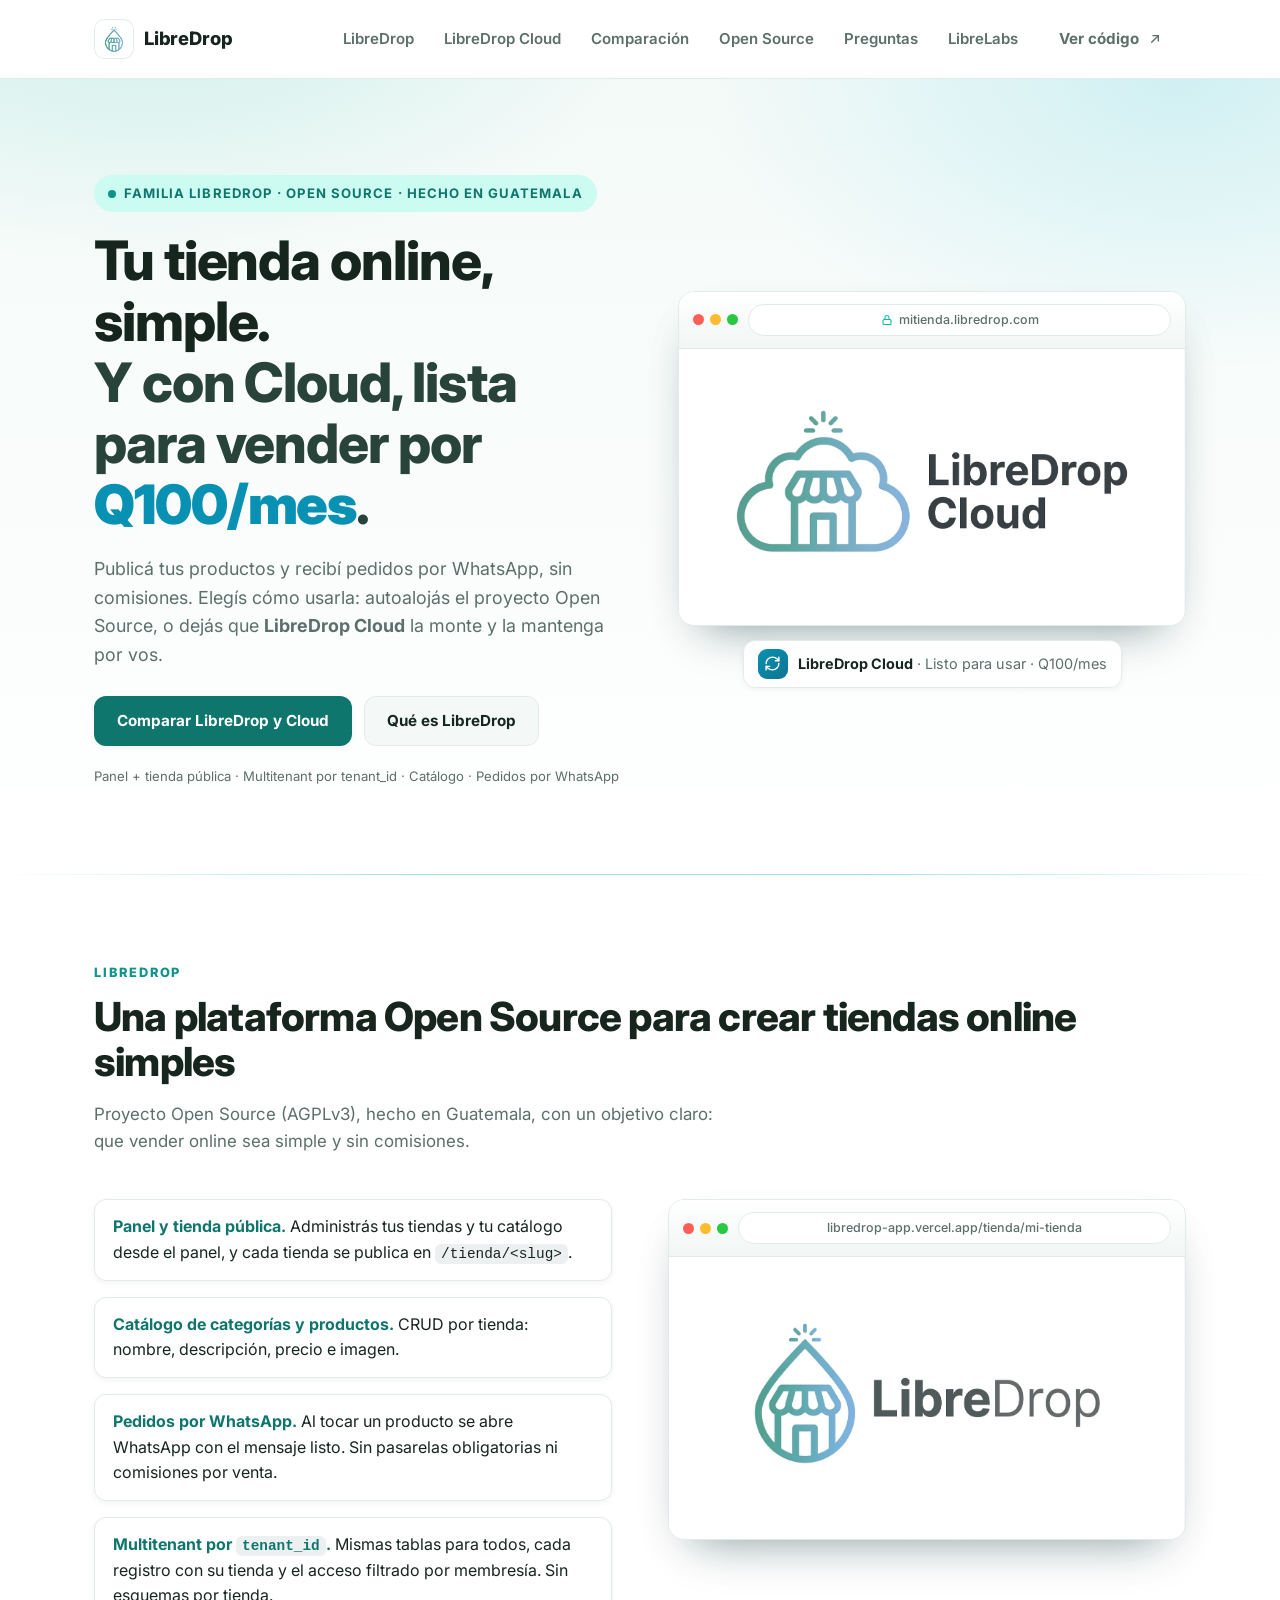
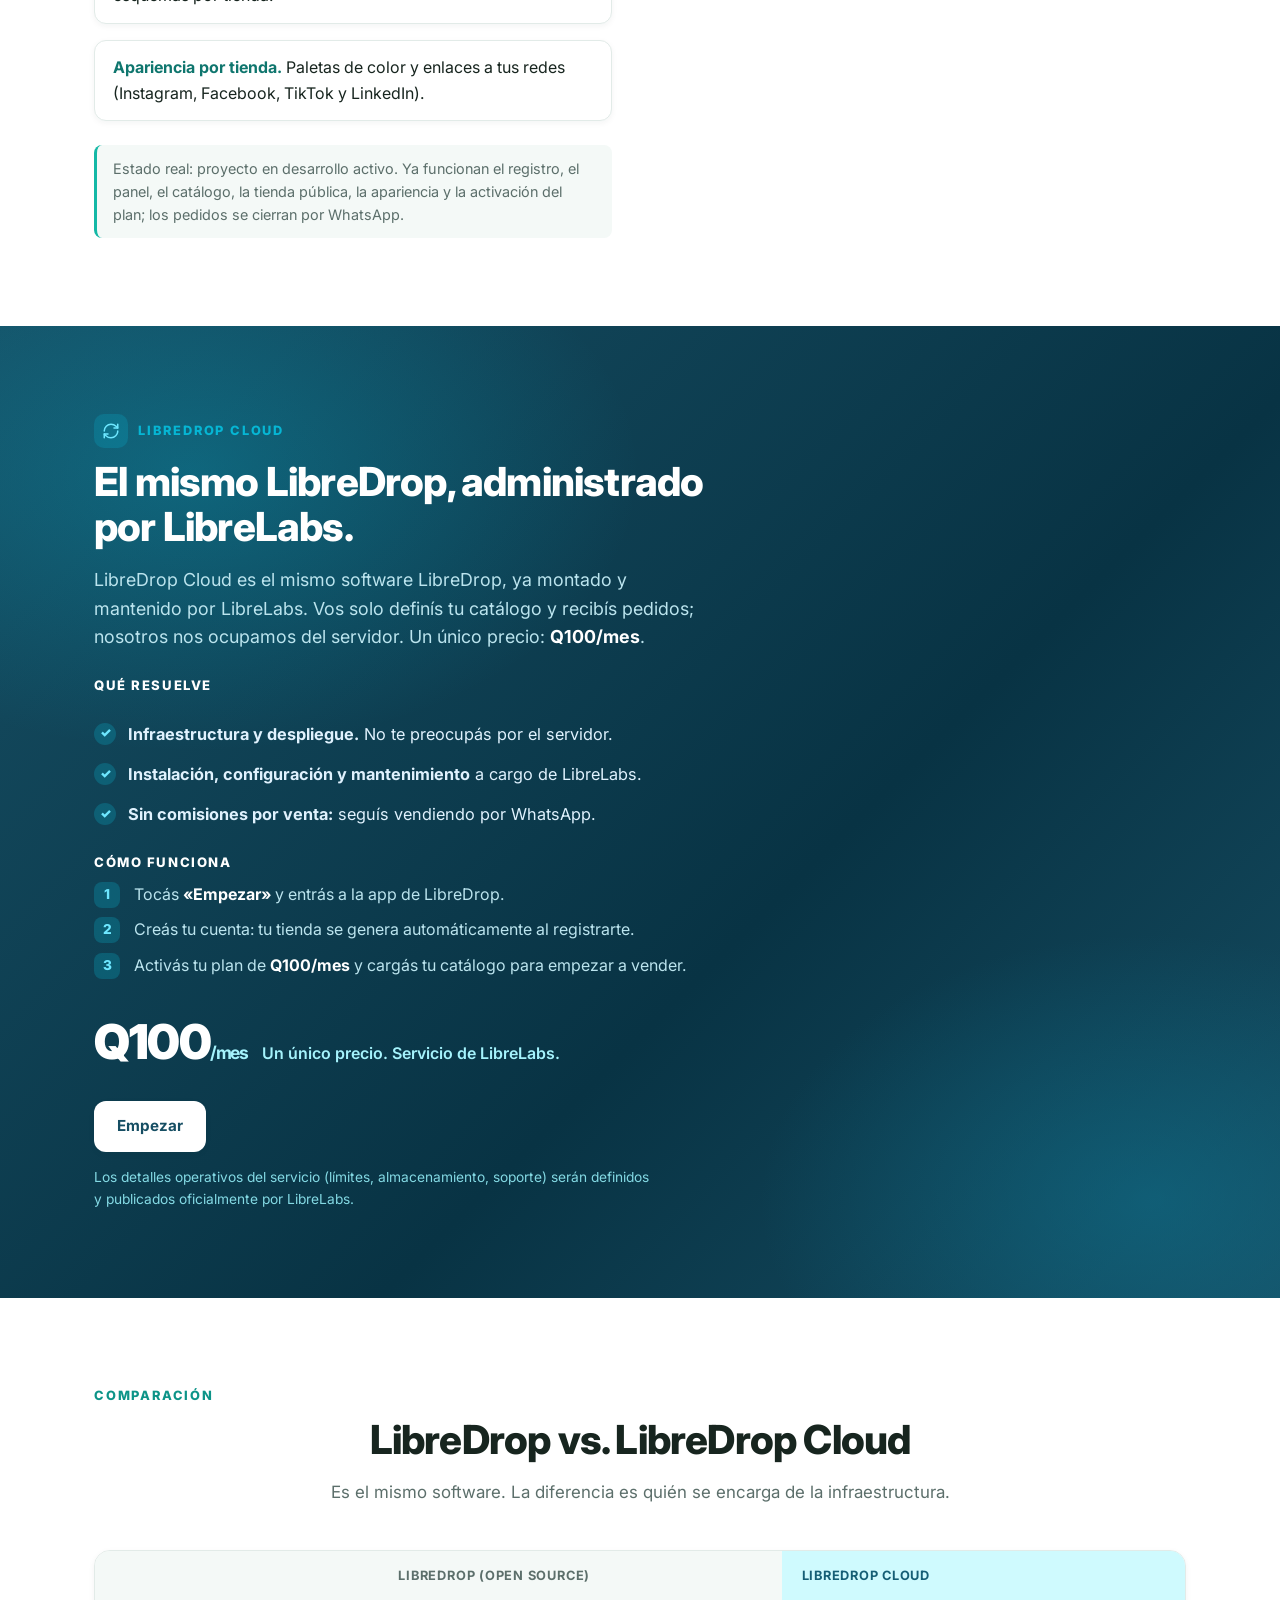
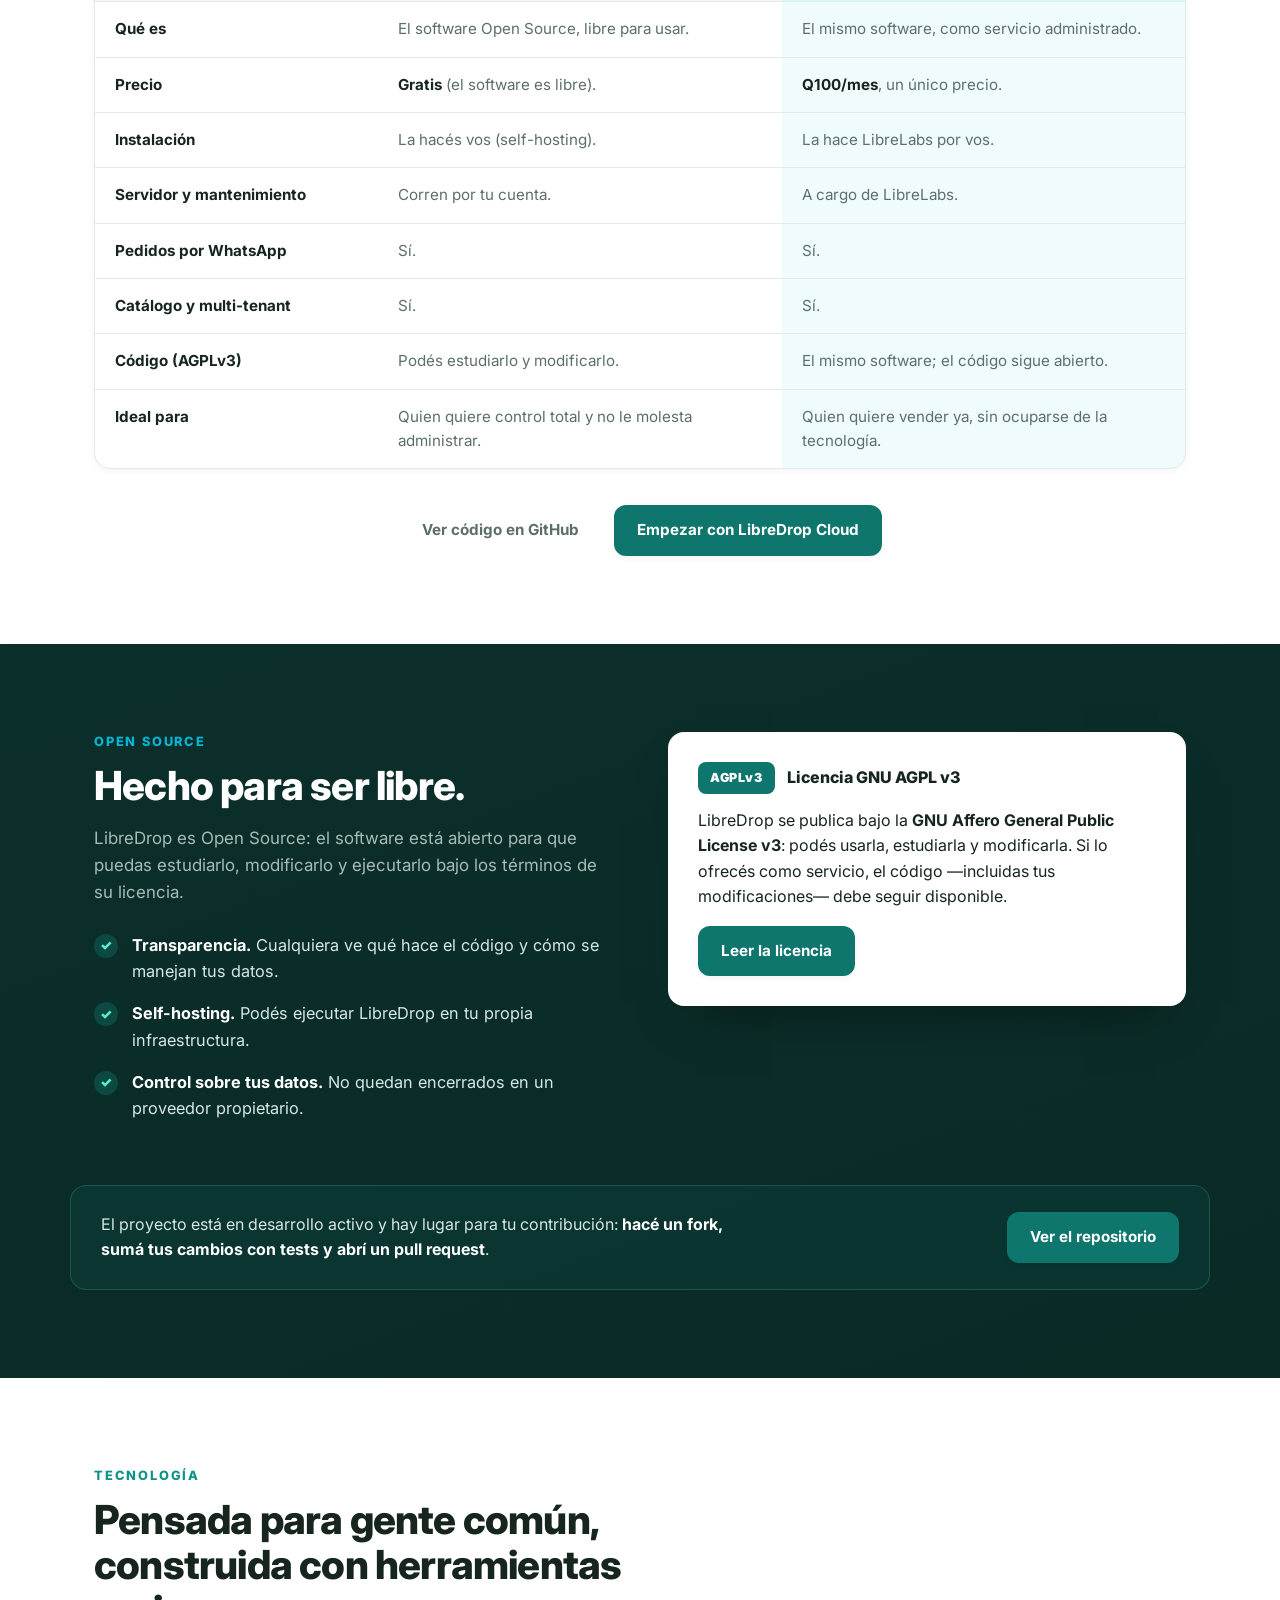
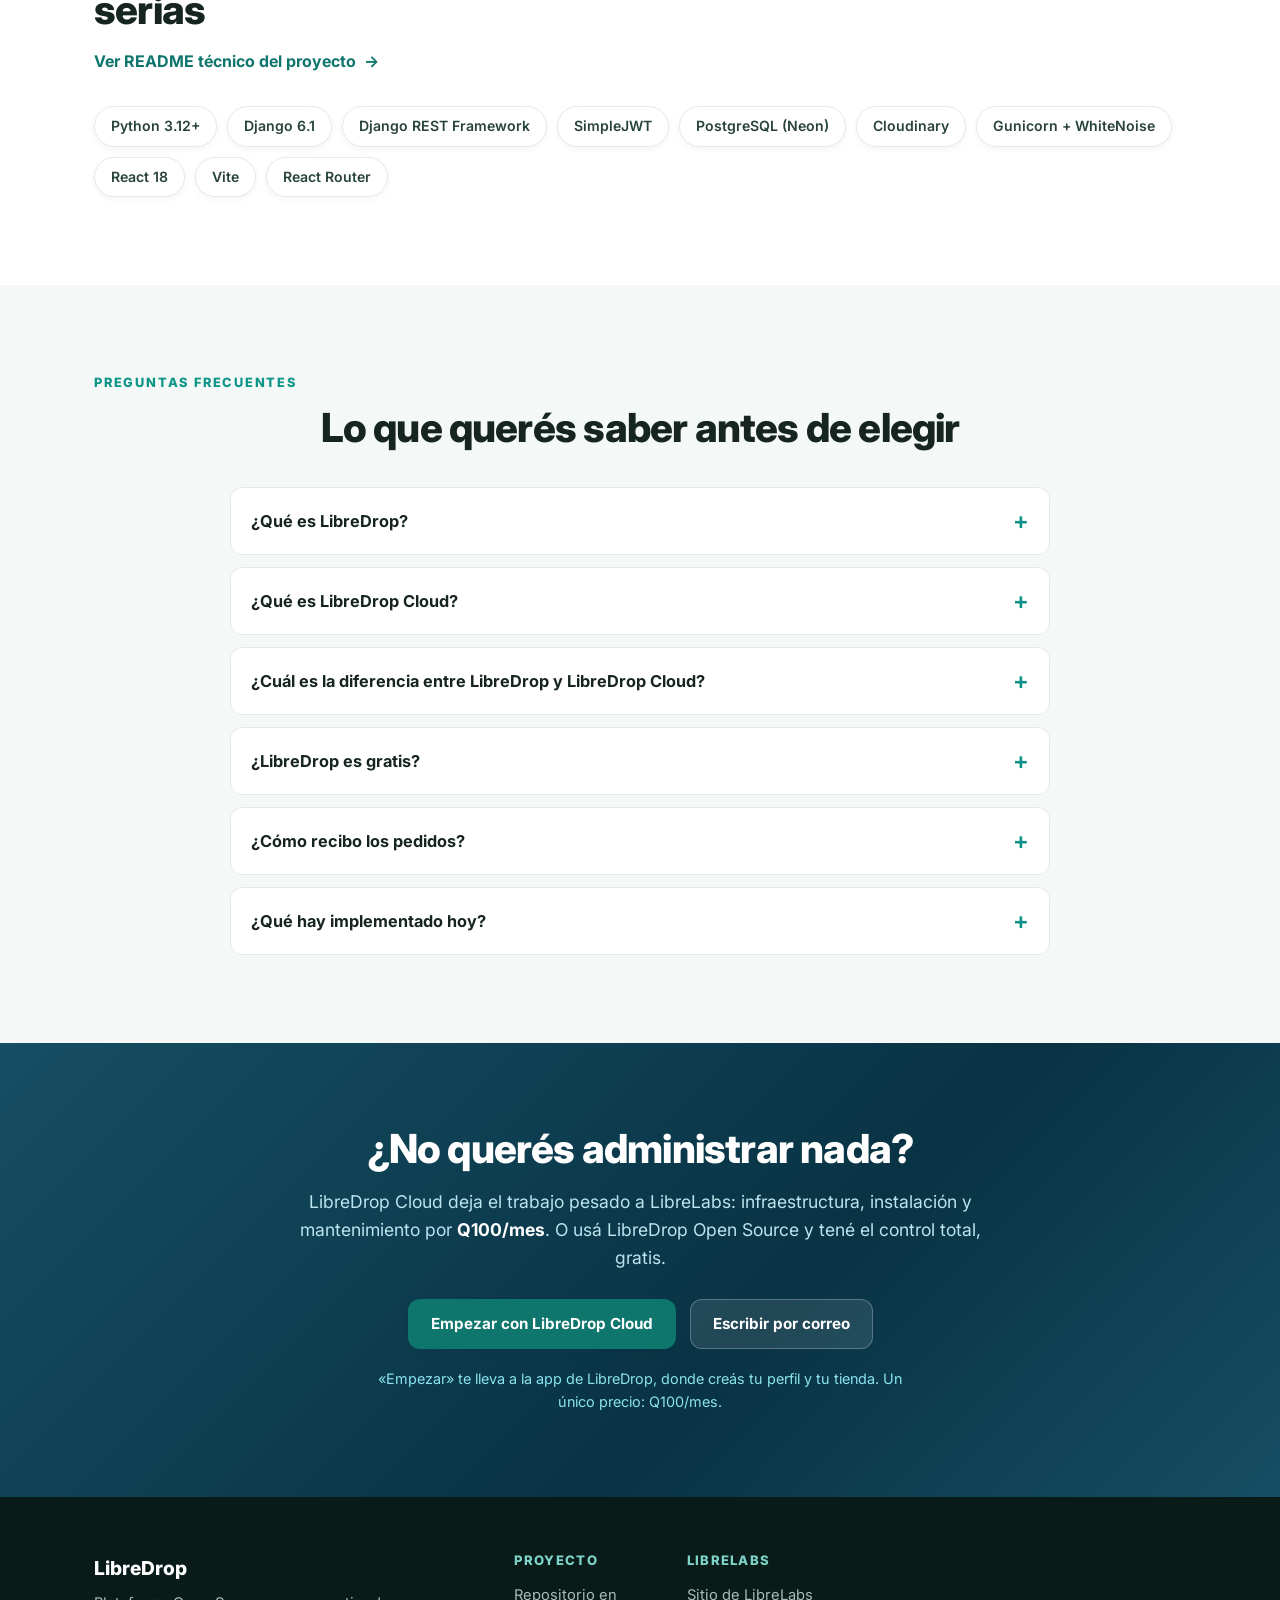
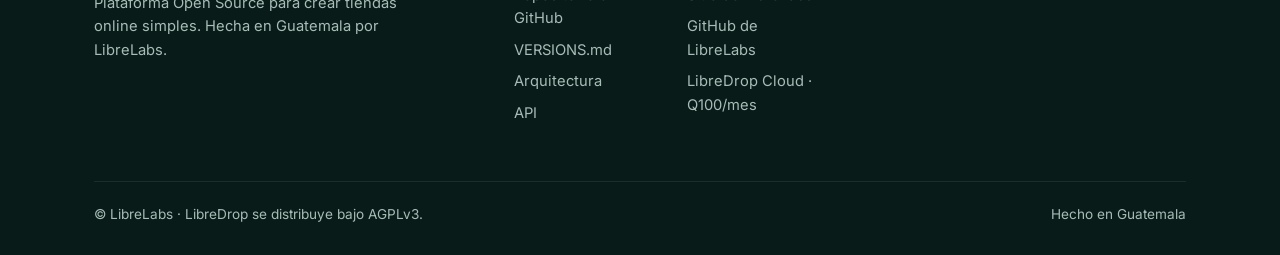
==== commit 10a6ed17: "LibreDrop: actualizar copy a la arquitectura actual (multitenancy lineal por tenant_id) y stack real" ====
--- a/LibreDrop_landing/index.html
+++ b/LibreDrop_landing/index.html
@@ -112,7 +112,7 @@
               <a class="btn btn-soft" href="#libredrop">Qué es LibreDrop</a>
             </div>
             <p class="hero-note">
-              Backend de v1 terminado · Multi-tenant · Catálogo de productos · Pedidos por WhatsApp
+              Panel + tienda pública · Multitenant por tenant_id · Catálogo · Pedidos por WhatsApp
             </p>
           </div>
 
@@ -160,31 +160,36 @@
             <div class="reveal">
               <ul class="feat-list">
                 <li>
-                  <b>Catálogo de categorías y productos.</b> CRUD completo por tienda: nombre,
-                  descripción, precio e imagen. Backend de v1 terminado.
-                </li>
-                <li>
-                  <b>Pedidos por WhatsApp.</b> Tus clientes escriben directo al número de tu
-                  tienda. Sin pasarelas de pago ni comisiones por venta.
-                </li>
-                <li>
-                  <b>Multi-tenant.</b> Cada tienda es un tenant con esquema propio en
-                  PostgreSQL: tus datos quedan aislados de los demás.
-                </li>
-                <li>
-                  <b>API REST con JWT y self-hosting.</b> Catálogo público, administración
-                  privada, y el control de los datos en tus manos.
+                  <b>Panel y tienda pública.</b> Administrás tus tiendas y tu catálogo desde el
+                  panel, y cada tienda se publica en <code>/tienda/&lt;slug&gt;</code>.
+                </li>
+                <li>
+                  <b>Catálogo de categorías y productos.</b> CRUD por tienda: nombre,
+                  descripción, precio e imagen.
+                </li>
+                <li>
+                  <b>Pedidos por WhatsApp.</b> Al tocar un producto se abre WhatsApp con el
+                  mensaje listo. Sin pasarelas obligatorias ni comisiones por venta.
+                </li>
+                <li>
+                  <b>Multitenant por <code>tenant_id</code>.</b> Mismas tablas para todos, cada
+                  registro con su tienda y el acceso filtrado por membresía. Sin esquemas por tienda.
+                </li>
+                <li>
+                  <b>Apariencia por tienda.</b> Paletas de color y enlaces a tus redes
+                  (Instagram, Facebook, TikTok y LinkedIn).
                 </li>
               </ul>
               <p class="honesty-note reveal">
-                Estado real: el backend de v1 está terminado. Clientes, pedidos y seguimiento de
-                pagos se están desarrollando; en el MVP el cobro se gestiona por fuera, vía WhatsApp.
+                Estado real: proyecto en desarrollo activo. Ya funcionan el registro, el panel,
+                el catálogo, la tienda pública, la apariencia y la activación del plan; los
+                pedidos se cierran por WhatsApp.
               </p>
             </div>
             <div class="browser reveal reveal-delay">
               <div class="browser-bar">
                 <span class="traffic" aria-hidden="true"><i></i><i></i><i></i></span>
-                <span class="url">tu-tienda.libredrop.localhost</span>
+                <span class="url">libredrop-app.vercel.app/tienda/mi-tienda</span>
               </div>
               <img
                 src="images/libredrop.jpg"
@@ -236,8 +241,8 @@
               <h3 class="cloud-sub">Cómo funciona</h3>
               <ol class="cloud-steps">
                 <li>Tocás <b>«Empezar»</b> y entrás a la app de LibreDrop.</li>
-                <li>Creás tu perfil y tu tienda en unos minutos.</li>
-                <li>Definís tu catálogo y empezás a recibir pedidos por WhatsApp.</li>
+                <li>Creás tu cuenta: tu tienda se genera automáticamente al registrarte.</li>
+                <li>Activás tu plan de <b>Q100/mes</b> y cargás tu catálogo para empezar a vender.</li>
               </ol>
 
               <div class="cloud-price">
@@ -387,11 +392,11 @@
         </div>
         <div class="wrap cta-band">
           <p class="cta-band-text reveal">
-            El backend de v1 está terminado y hay lugar para tu contribución: <b>hacé un fork,
-            sumá tus cambios con tests y abrí un pull request</b>.
+            El proyecto está en desarrollo activo y hay lugar para tu contribución: <b>hacé un
+            fork, sumá tus cambios con tests y abrí un pull request</b>.
           </p>
-          <a class="btn btn-primary reveal reveal-delay" href="https://github.com/LibreLabs502/LibreDrop/blob/main/docs/CONTRIB.md" target="_blank" rel="noopener noreferrer">
-            Guía para contribuir
+          <a class="btn btn-primary reveal reveal-delay" href="https://github.com/LibreLabs502/LibreDrop" target="_blank" rel="noopener noreferrer">
+            Ver el repositorio
           </a>
         </div>
       </section>
@@ -409,15 +414,15 @@
           </div>
           <ul class="tech-chips reveal reveal-delay" aria-label="Stack de tecnología">
             <li>Python 3.12+</li>
-            <li>Django 6</li>
+            <li>Django 6.1</li>
             <li>Django REST Framework</li>
-            <li>PostgreSQL</li>
-            <li>django-tenants</li>
+            <li>SimpleJWT</li>
+            <li>PostgreSQL (Neon)</li>
             <li>Cloudinary</li>
-            <li>JWT</li>
-            <li>API REST</li>
-            <li>React</li>
+            <li>Gunicorn + WhiteNoise</li>
+            <li>React 18</li>
             <li>Vite</li>
+            <li>React Router</li>
           </ul>
         </div>
       </section>
@@ -465,9 +470,17 @@
             <details class="reveal">
               <summary>¿Cómo recibo los pedidos?</summary>
               <p>
-                Por WhatsApp, directo al número de tu tienda. Sin pasarelas de pago
-                obligatorias ni comisiones por venta. En el MVP el cobro se gestiona por
-                fuera de la plataforma, vía WhatsApp.
+                Por WhatsApp, directo al número de tu tienda: al tocar un producto se abre
+                WhatsApp con el mensaje y el producto listos. Sin pasarelas de pago
+                obligatorias ni comisiones por venta.
+              </p>
+            </details>
+            <details class="reveal">
+              <summary>¿Qué hay implementado hoy?</summary>
+              <p>
+                El registro, el panel de administración, el catálogo, la tienda pública
+                (<code>/tienda/&lt;slug&gt;</code>), las paletas de color y la activación del
+                plan. El proyecto sigue en desarrollo activo.
               </p>
             </details>
           </div>
@@ -514,8 +527,9 @@
           <div>
             <h3>Proyecto</h3>
             <a href="https://github.com/LibreLabs502/LibreDrop" target="_blank" rel="noopener noreferrer">Repositorio en GitHub</a>
-            <a href="https://github.com/LibreLabs502/LibreDrop/blob/main/docs/VERSIONS.md" target="_blank" rel="noopener noreferrer">VERSIONS.md</a>
-            <a href="https://github.com/LibreLabs502/LibreDrop/blob/main/docs/CONTRIB.md" target="_blank" rel="noopener noreferrer">Contribuir</a>
+            <a href="https://github.com/LibreLabs502/LibreDrop/blob/main/VERSIONS.md" target="_blank" rel="noopener noreferrer">VERSIONS.md</a>
+            <a href="https://github.com/LibreLabs502/LibreDrop/blob/main/docs/arquitectura.md" target="_blank" rel="noopener noreferrer">Arquitectura</a>
+            <a href="https://github.com/LibreLabs502/LibreDrop/blob/main/docs/api.md" target="_blank" rel="noopener noreferrer">API</a>
           </div>
           <div>
             <h3>LibreLabs</h3>
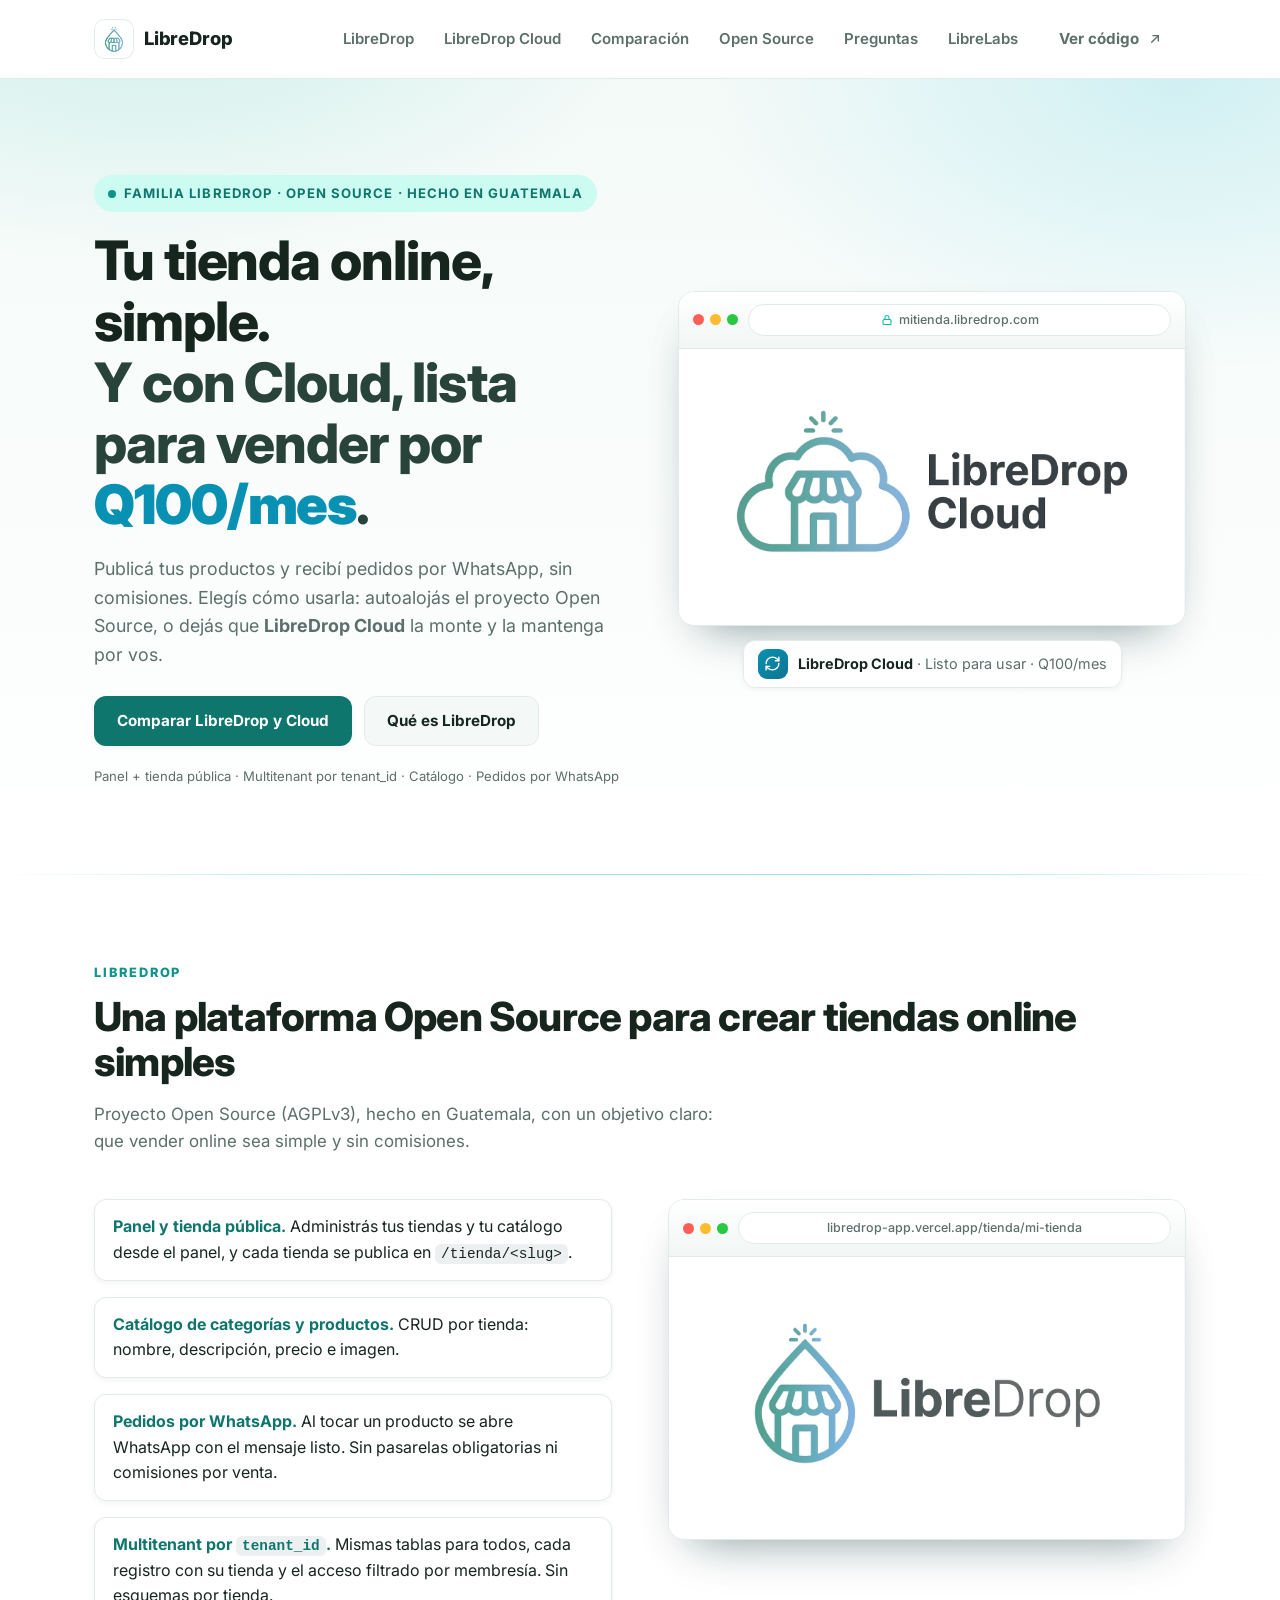
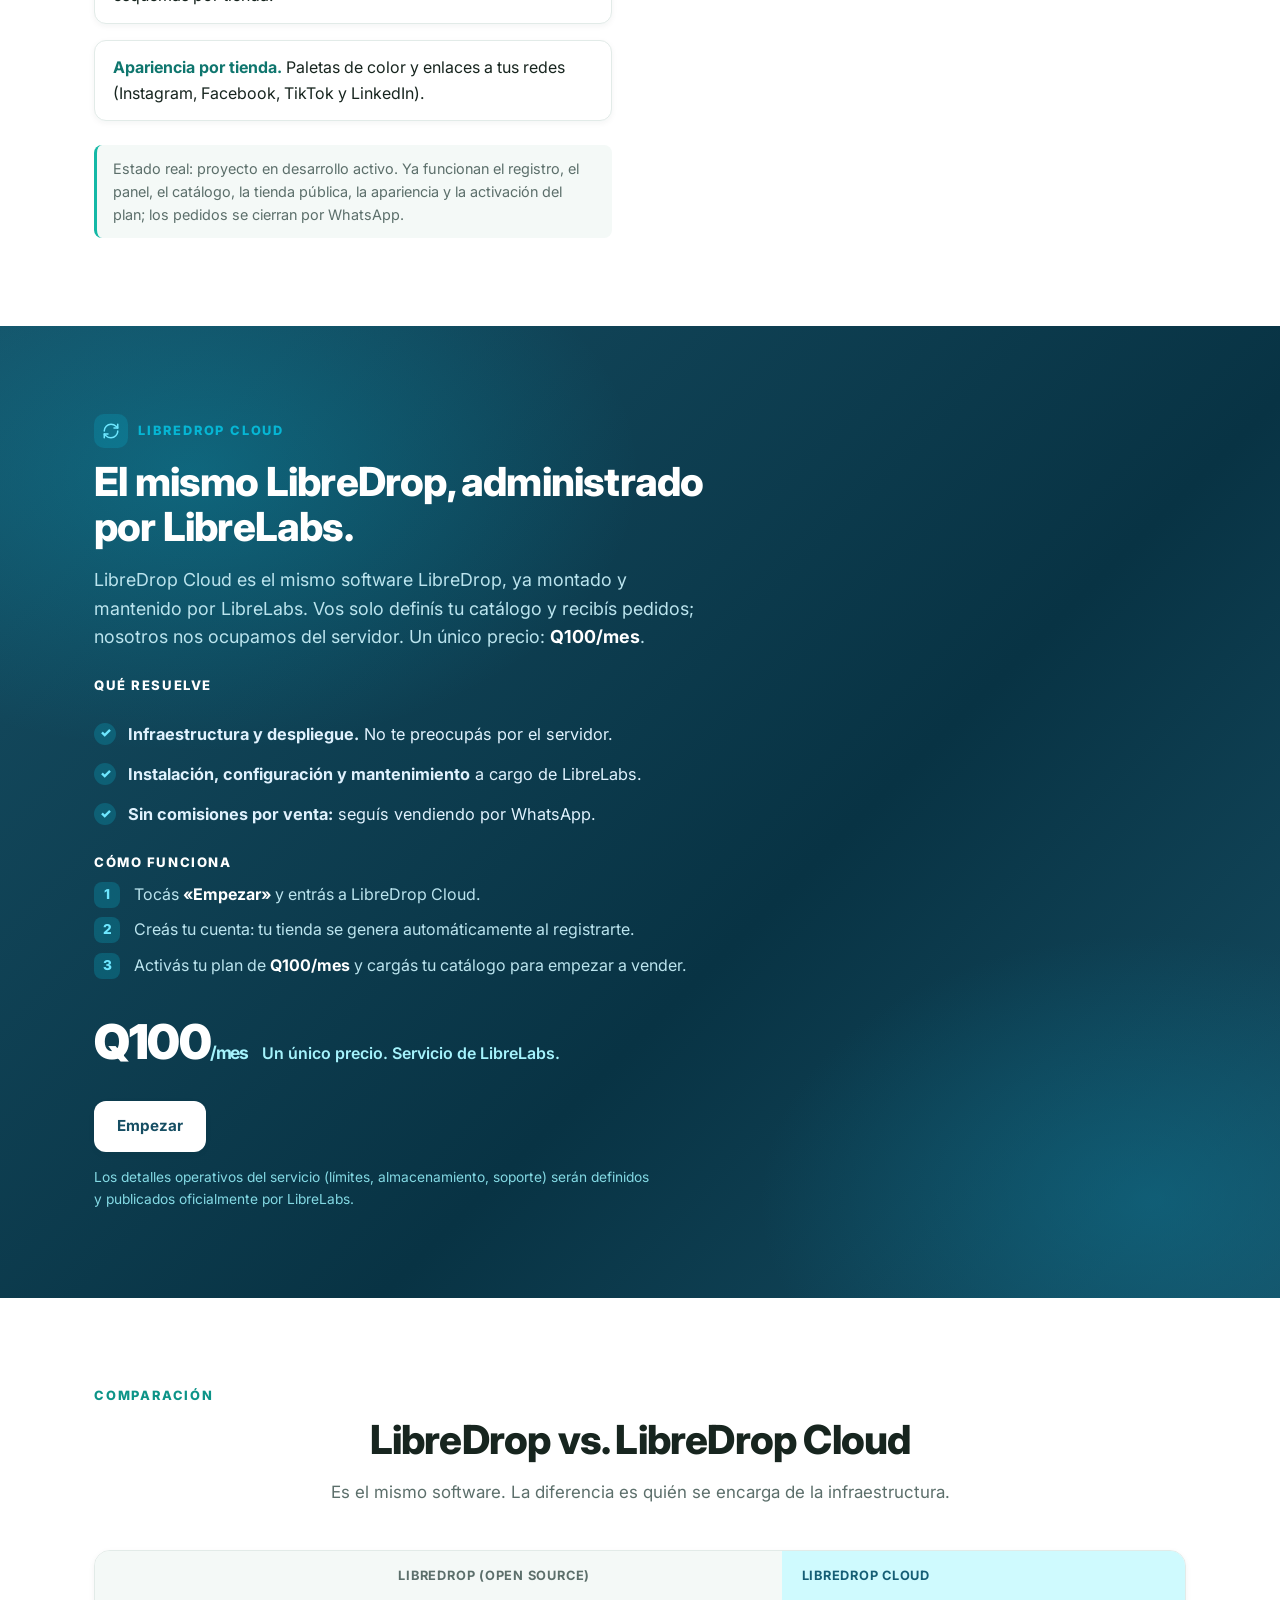
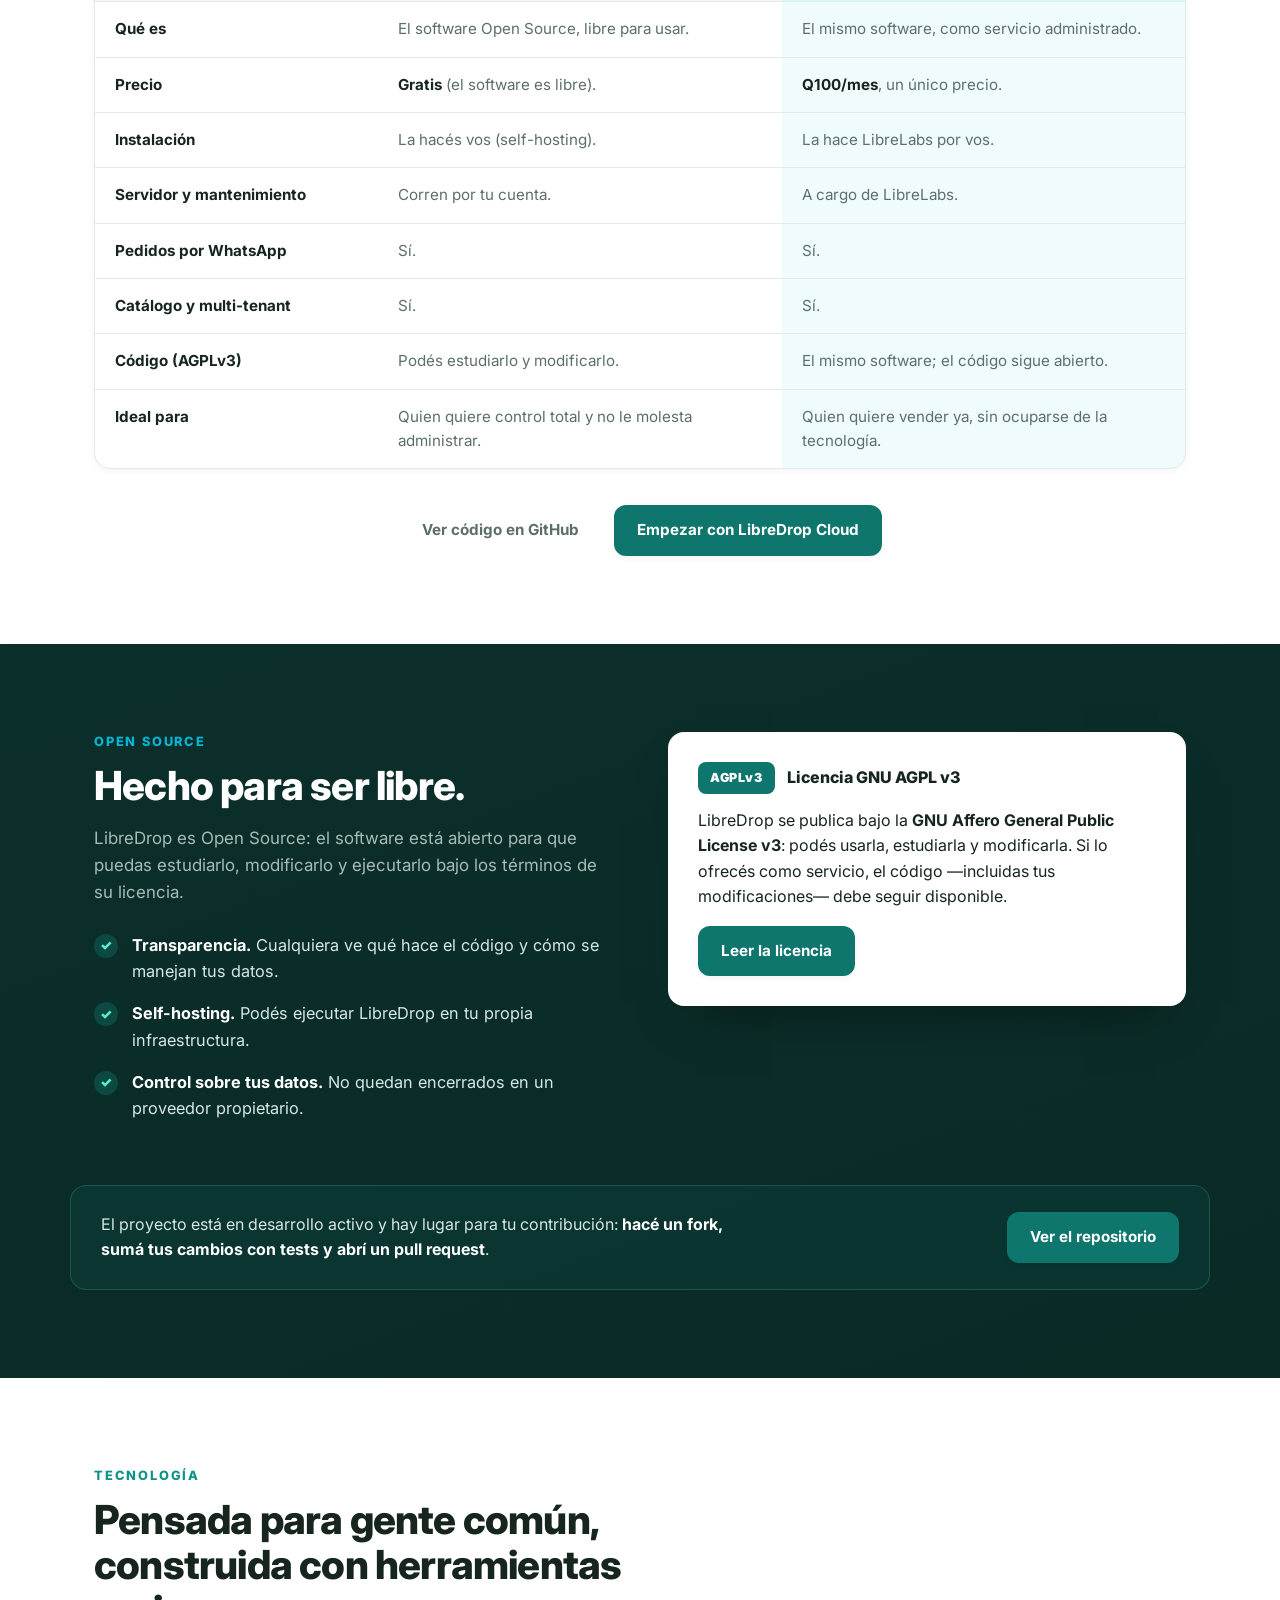
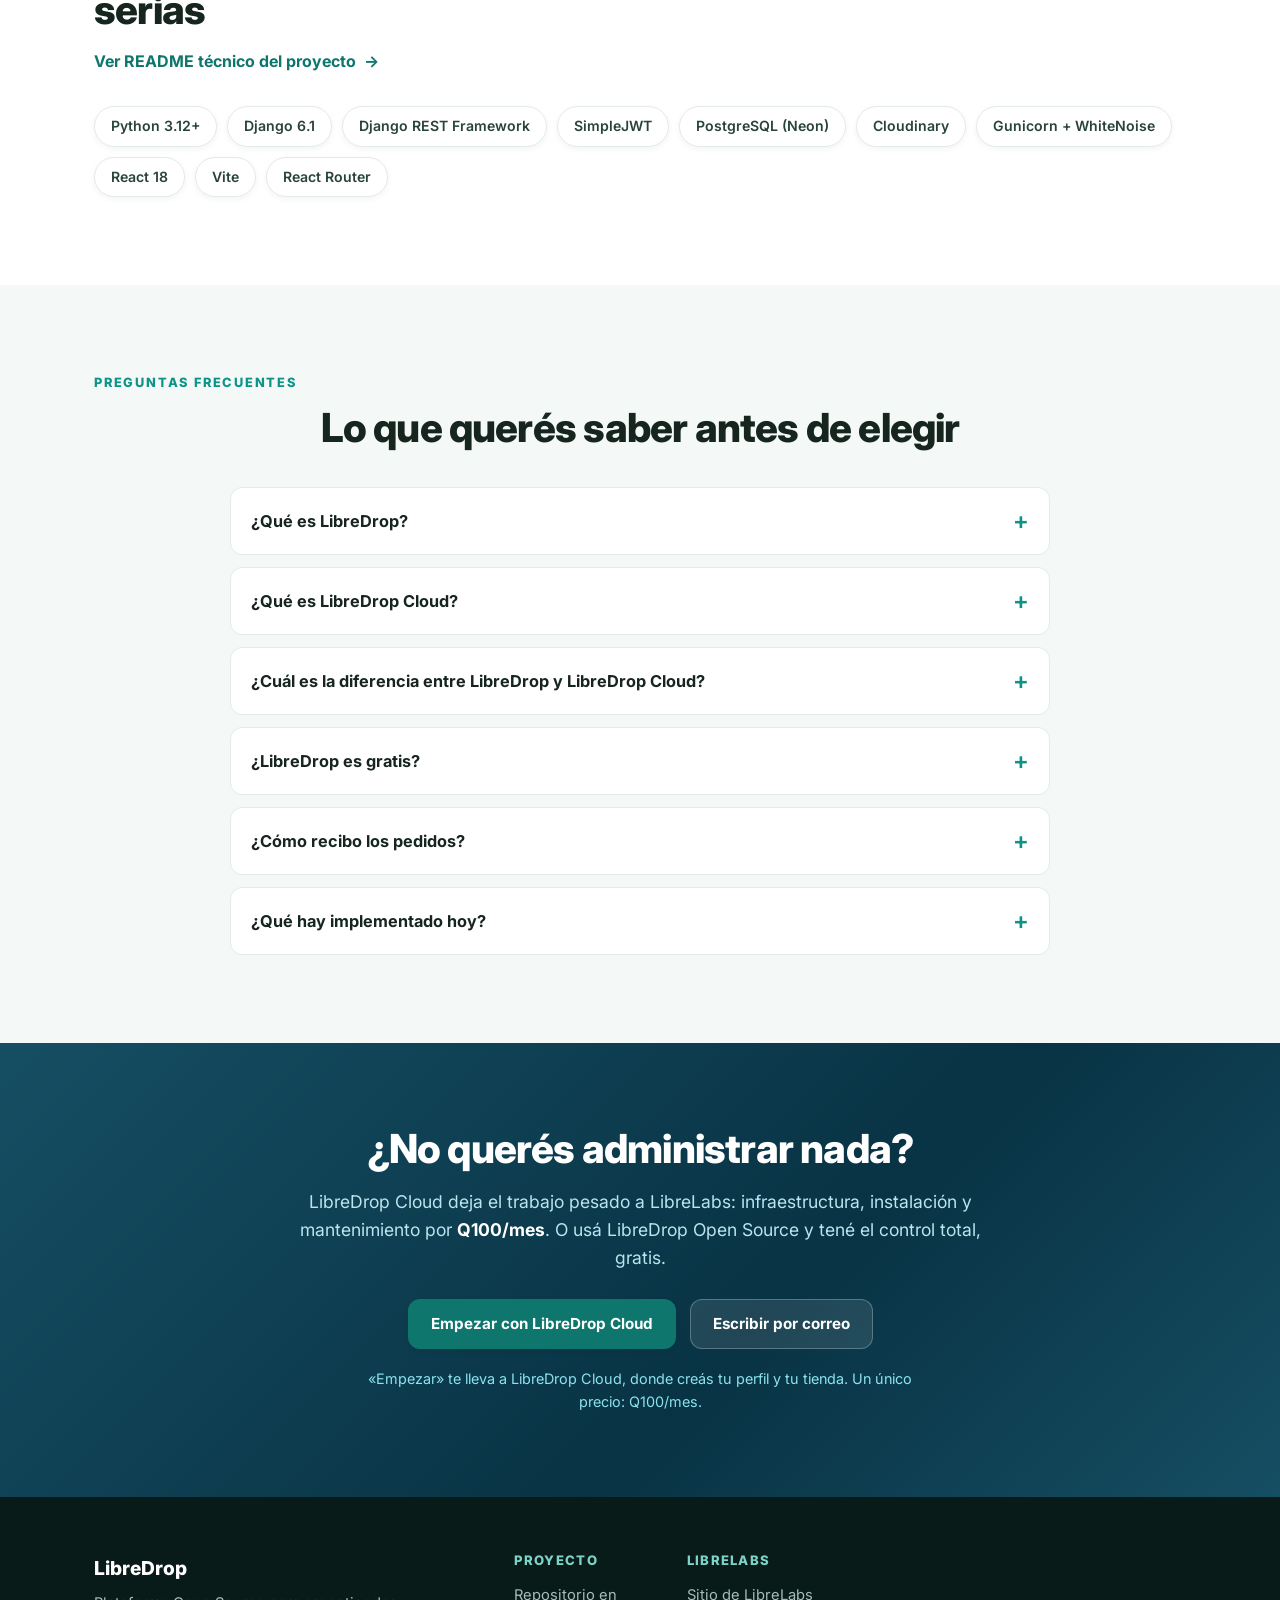
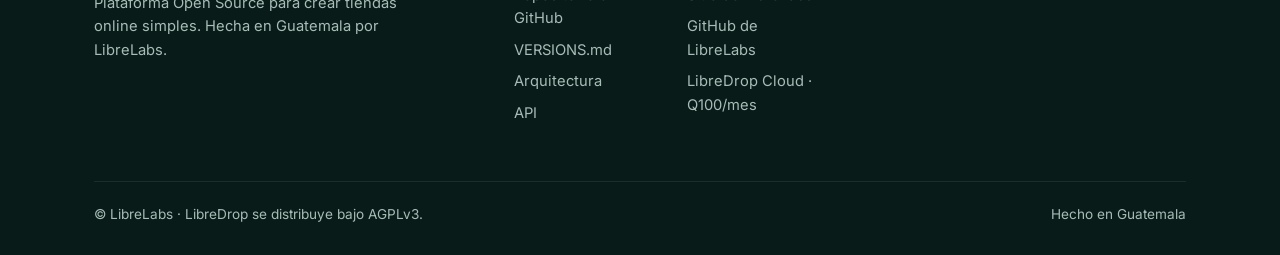
==== commit 395a00fd: "LibreDrop: botones Empezar apuntan a libredrop-cloud.vercel.app" ====
--- a/LibreDrop_landing/index.html
+++ b/LibreDrop_landing/index.html
@@ -240,7 +240,7 @@
 
               <h3 class="cloud-sub">Cómo funciona</h3>
               <ol class="cloud-steps">
-                <li>Tocás <b>«Empezar»</b> y entrás a la app de LibreDrop.</li>
+                <li>Tocás <b>«Empezar»</b> y entrás a LibreDrop Cloud.</li>
                 <li>Creás tu cuenta: tu tienda se genera automáticamente al registrarte.</li>
                 <li>Activás tu plan de <b>Q100/mes</b> y cargás tu catálogo para empezar a vender.</li>
               </ol>
@@ -251,7 +251,7 @@
               </div>
               <a
                 class="btn btn-primary btn-cloud-cta"
-                href="https://libredrop-app.vercel.app/"
+                href="https://libredrop-cloud.vercel.app/"
                 target="_blank"
                 rel="noopener noreferrer"
               >
@@ -338,7 +338,7 @@
             </a>
             <a
               class="btn btn-primary"
-              href="https://libredrop-app.vercel.app/"
+              href="https://libredrop-cloud.vercel.app/"
               target="_blank"
               rel="noopener noreferrer"
             >
@@ -499,7 +499,7 @@
           <div class="hero-actions">
             <a
               class="btn btn-primary"
-              href="https://libredrop-app.vercel.app/"
+              href="https://libredrop-cloud.vercel.app/"
               target="_blank"
               rel="noopener noreferrer"
             >
@@ -510,7 +510,7 @@
             </a>
           </div>
           <p class="cta-note">
-            «Empezar» te lleva a la app de LibreDrop, donde creás tu perfil y tu tienda.
+            «Empezar» te lleva a LibreDrop Cloud, donde creás tu perfil y tu tienda.
             Un único precio: Q100/mes.
           </p>
         </div>
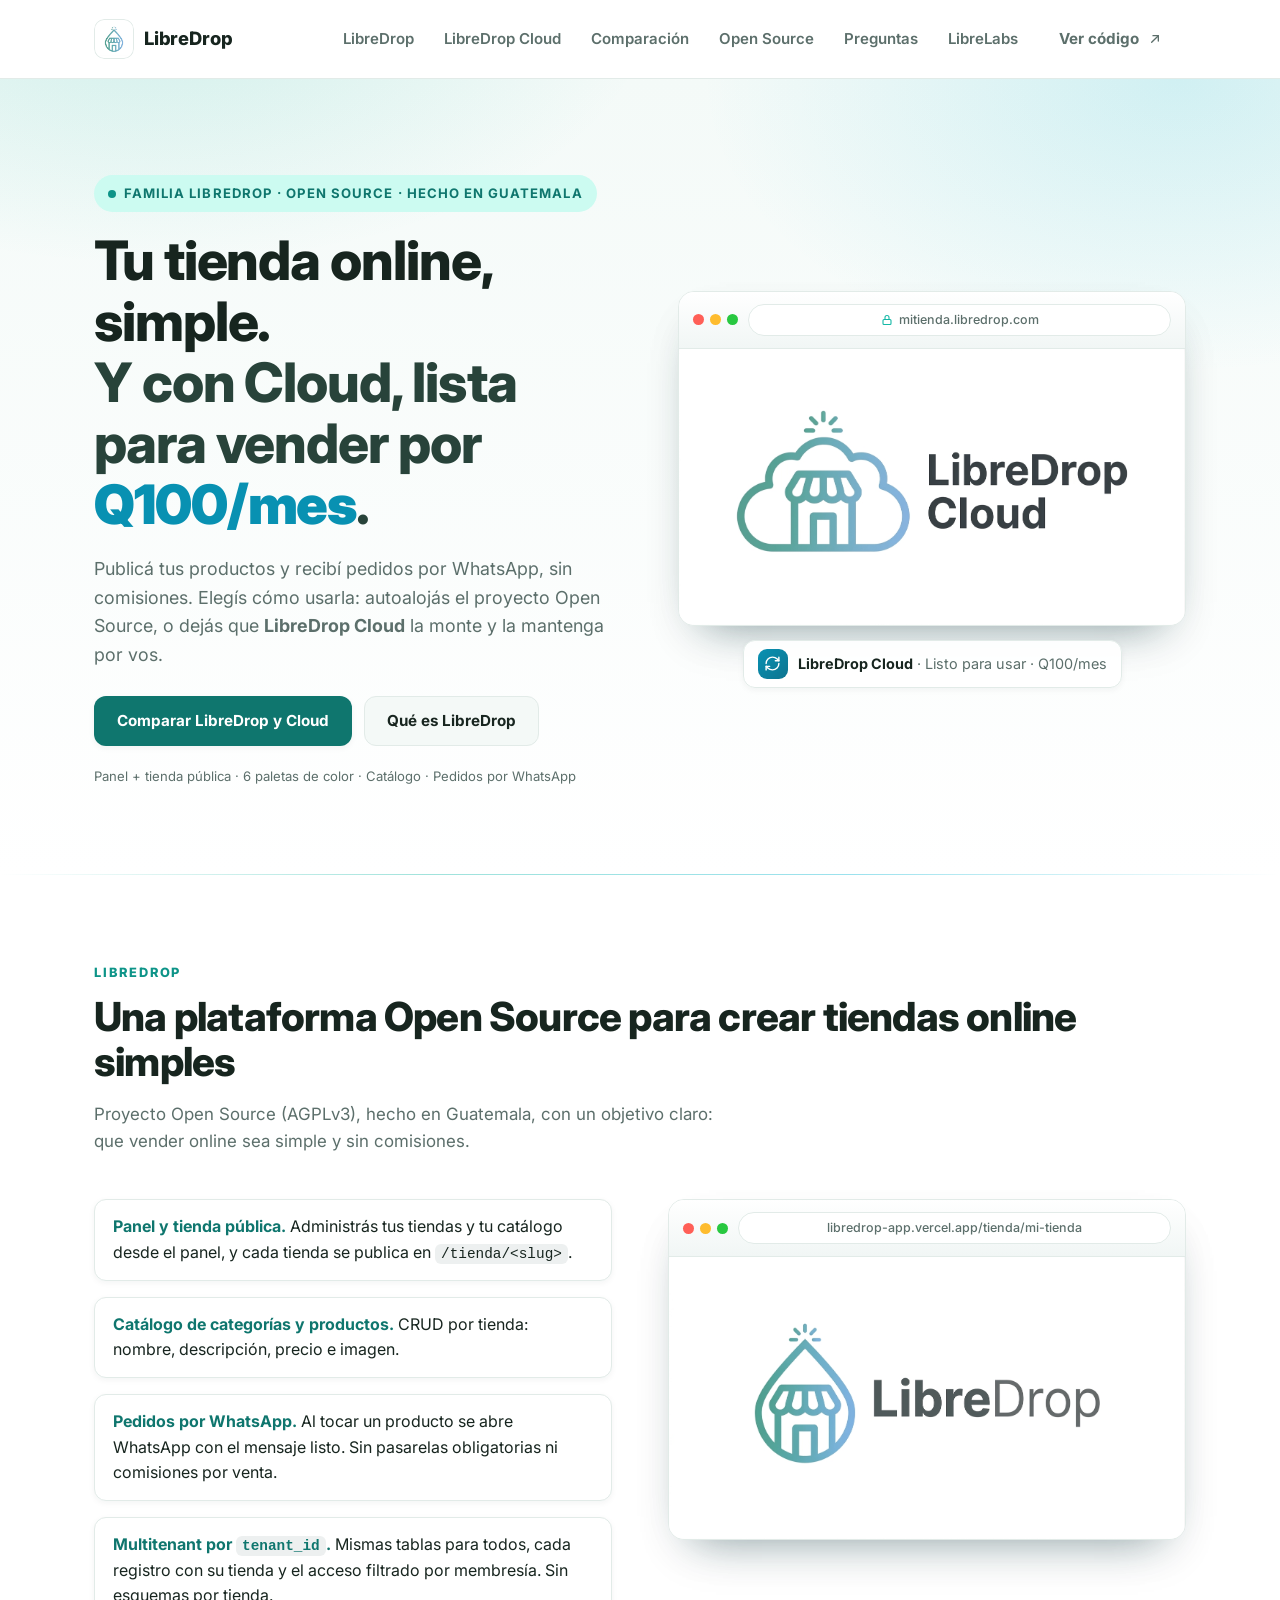
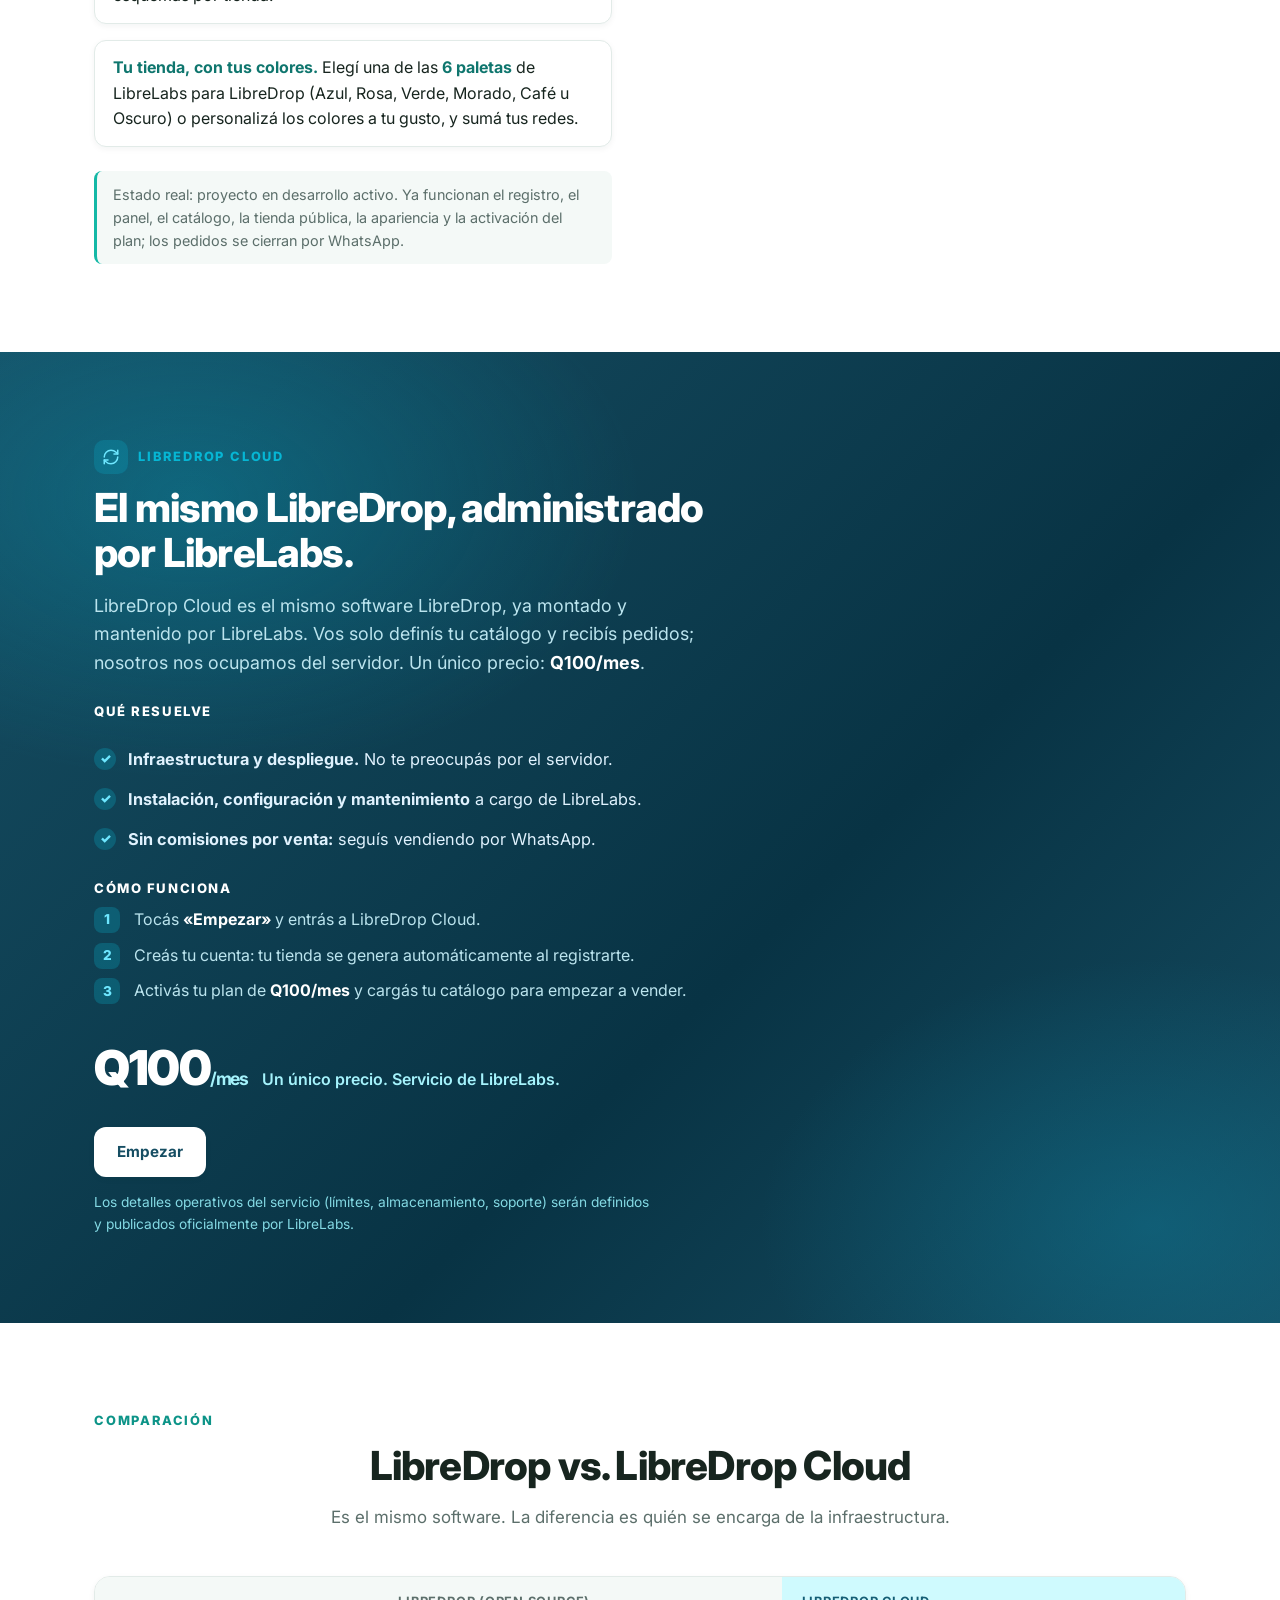
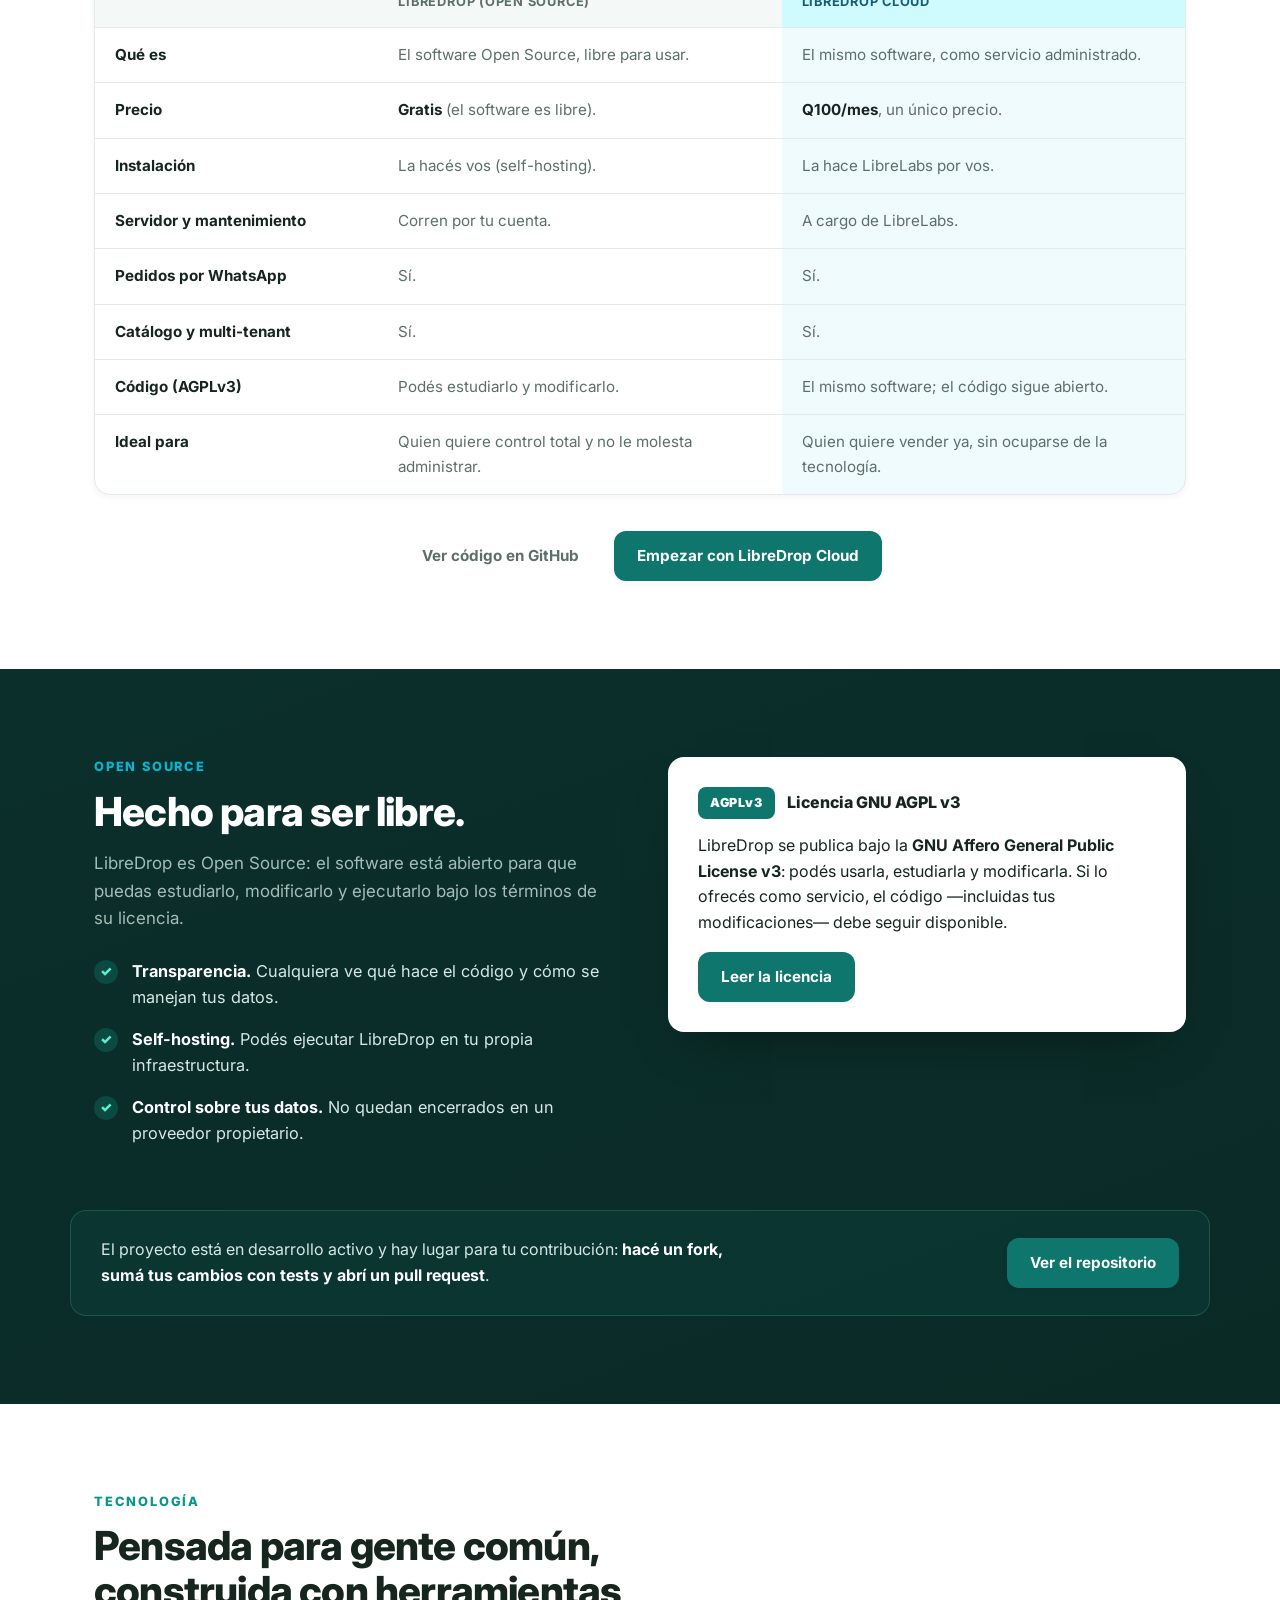
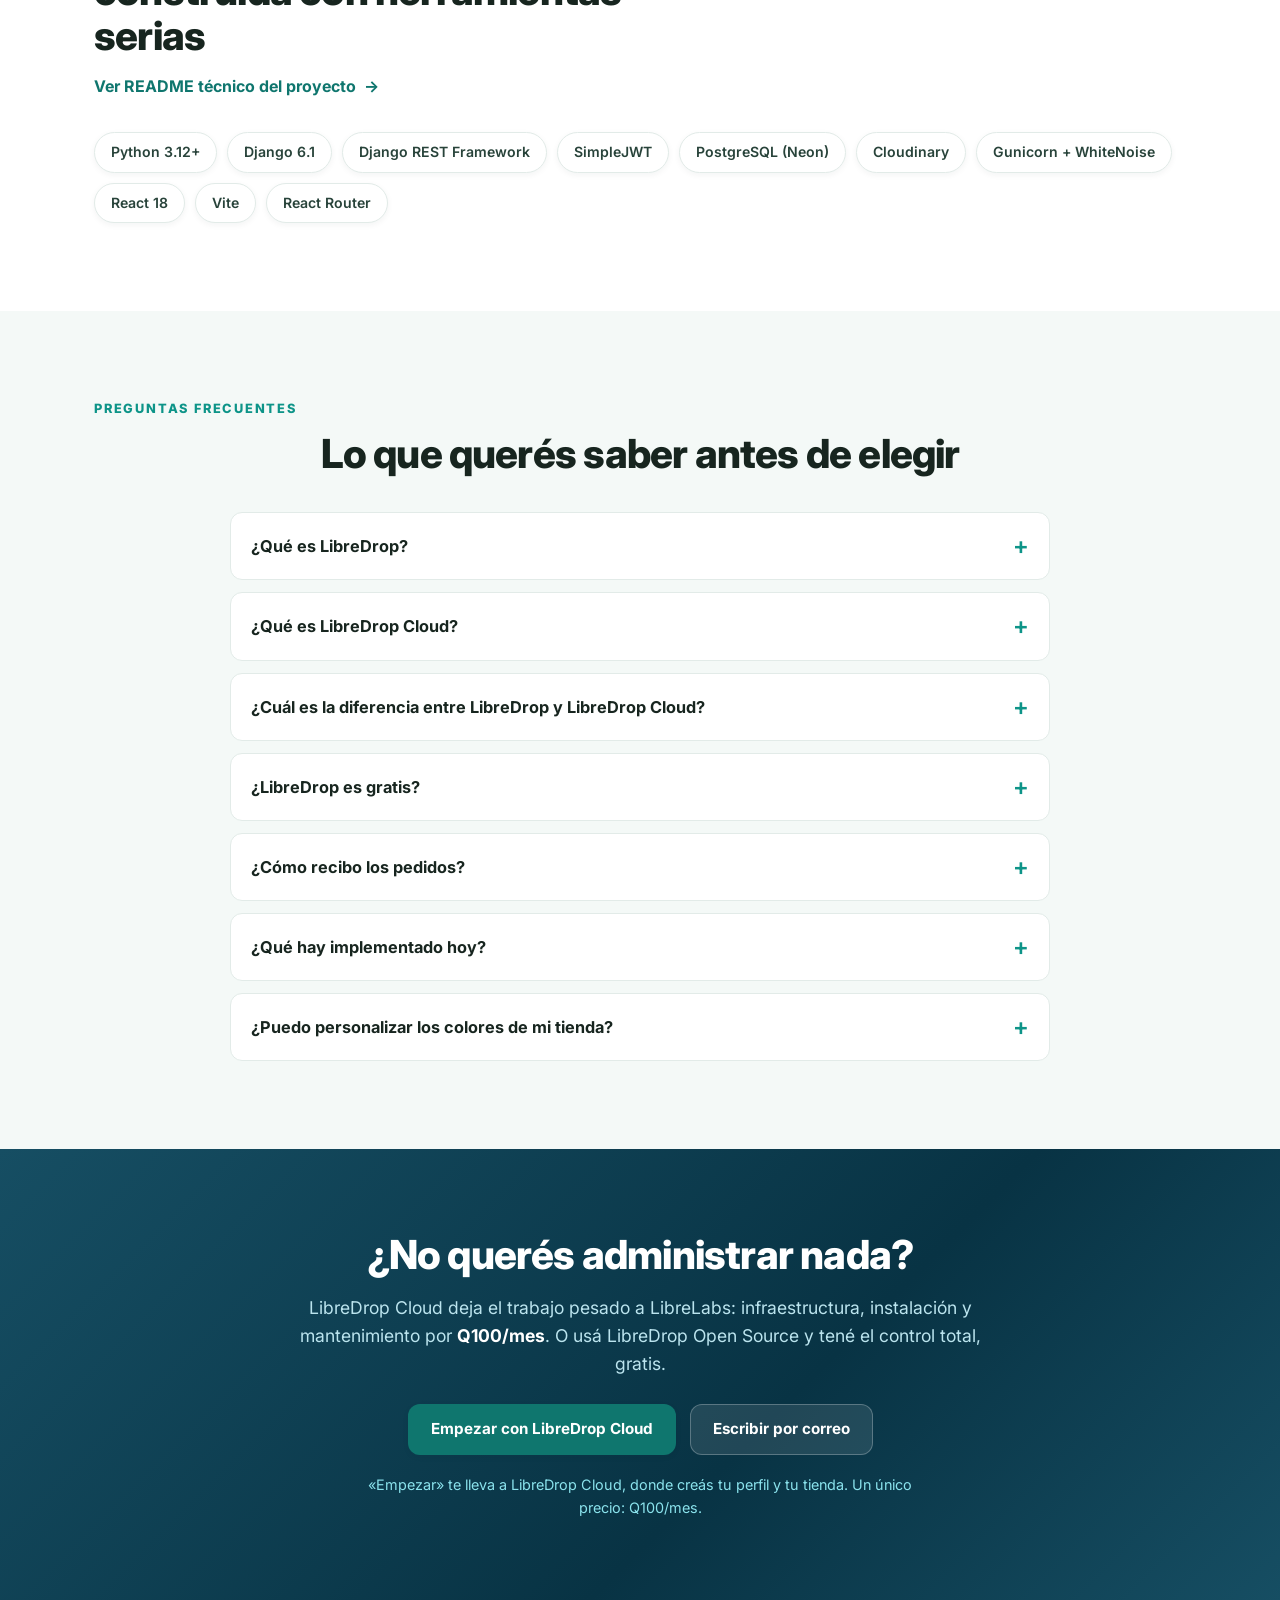
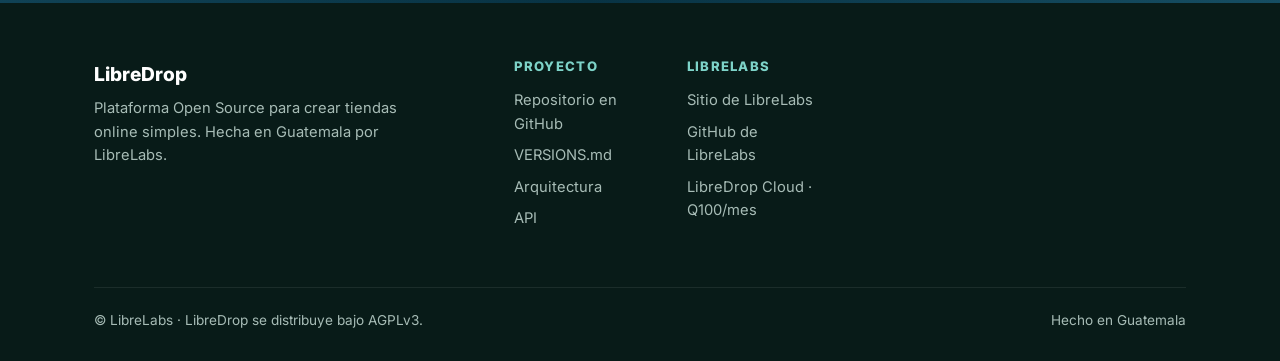
==== commit 56f4d96d: "LibreDrop: destacar personalizacion de colores con las 6 paletas de LibreLabs" ====
--- a/LibreDrop_landing/index.html
+++ b/LibreDrop_landing/index.html
@@ -112,7 +112,7 @@
               <a class="btn btn-soft" href="#libredrop">Qué es LibreDrop</a>
             </div>
             <p class="hero-note">
-              Panel + tienda pública · Multitenant por tenant_id · Catálogo · Pedidos por WhatsApp
+              Panel + tienda pública · 6 paletas de color · Catálogo · Pedidos por WhatsApp
             </p>
           </div>
 
@@ -176,8 +176,9 @@
                   registro con su tienda y el acceso filtrado por membresía. Sin esquemas por tienda.
                 </li>
                 <li>
-                  <b>Apariencia por tienda.</b> Paletas de color y enlaces a tus redes
-                  (Instagram, Facebook, TikTok y LinkedIn).
+                  <b>Tu tienda, con tus colores.</b> Elegí una de las <b>6 paletas</b> de
+                  LibreLabs para LibreDrop (Azul, Rosa, Verde, Morado, Café u Oscuro) o
+                  personalizá los colores a tu gusto, y sumá tus redes.
                 </li>
               </ul>
               <p class="honesty-note reveal">
@@ -481,6 +482,14 @@
                 El registro, el panel de administración, el catálogo, la tienda pública
                 (<code>/tienda/&lt;slug&gt;</code>), las paletas de color y la activación del
                 plan. El proyecto sigue en desarrollo activo.
+              </p>
+            </details>
+            <details class="reveal">
+              <summary>¿Puedo personalizar los colores de mi tienda?</summary>
+              <p>
+                Sí. LibreLabs ofrece <b>6 paletas</b> para LibreDrop —Azul, Rosa, Verde,
+                Morado, Café y Oscuro— y además podés definir tus propios colores. La tienda
+                pública aplica esa paleta automáticamente, junto con tus redes sociales.
               </p>
             </details>
           </div>
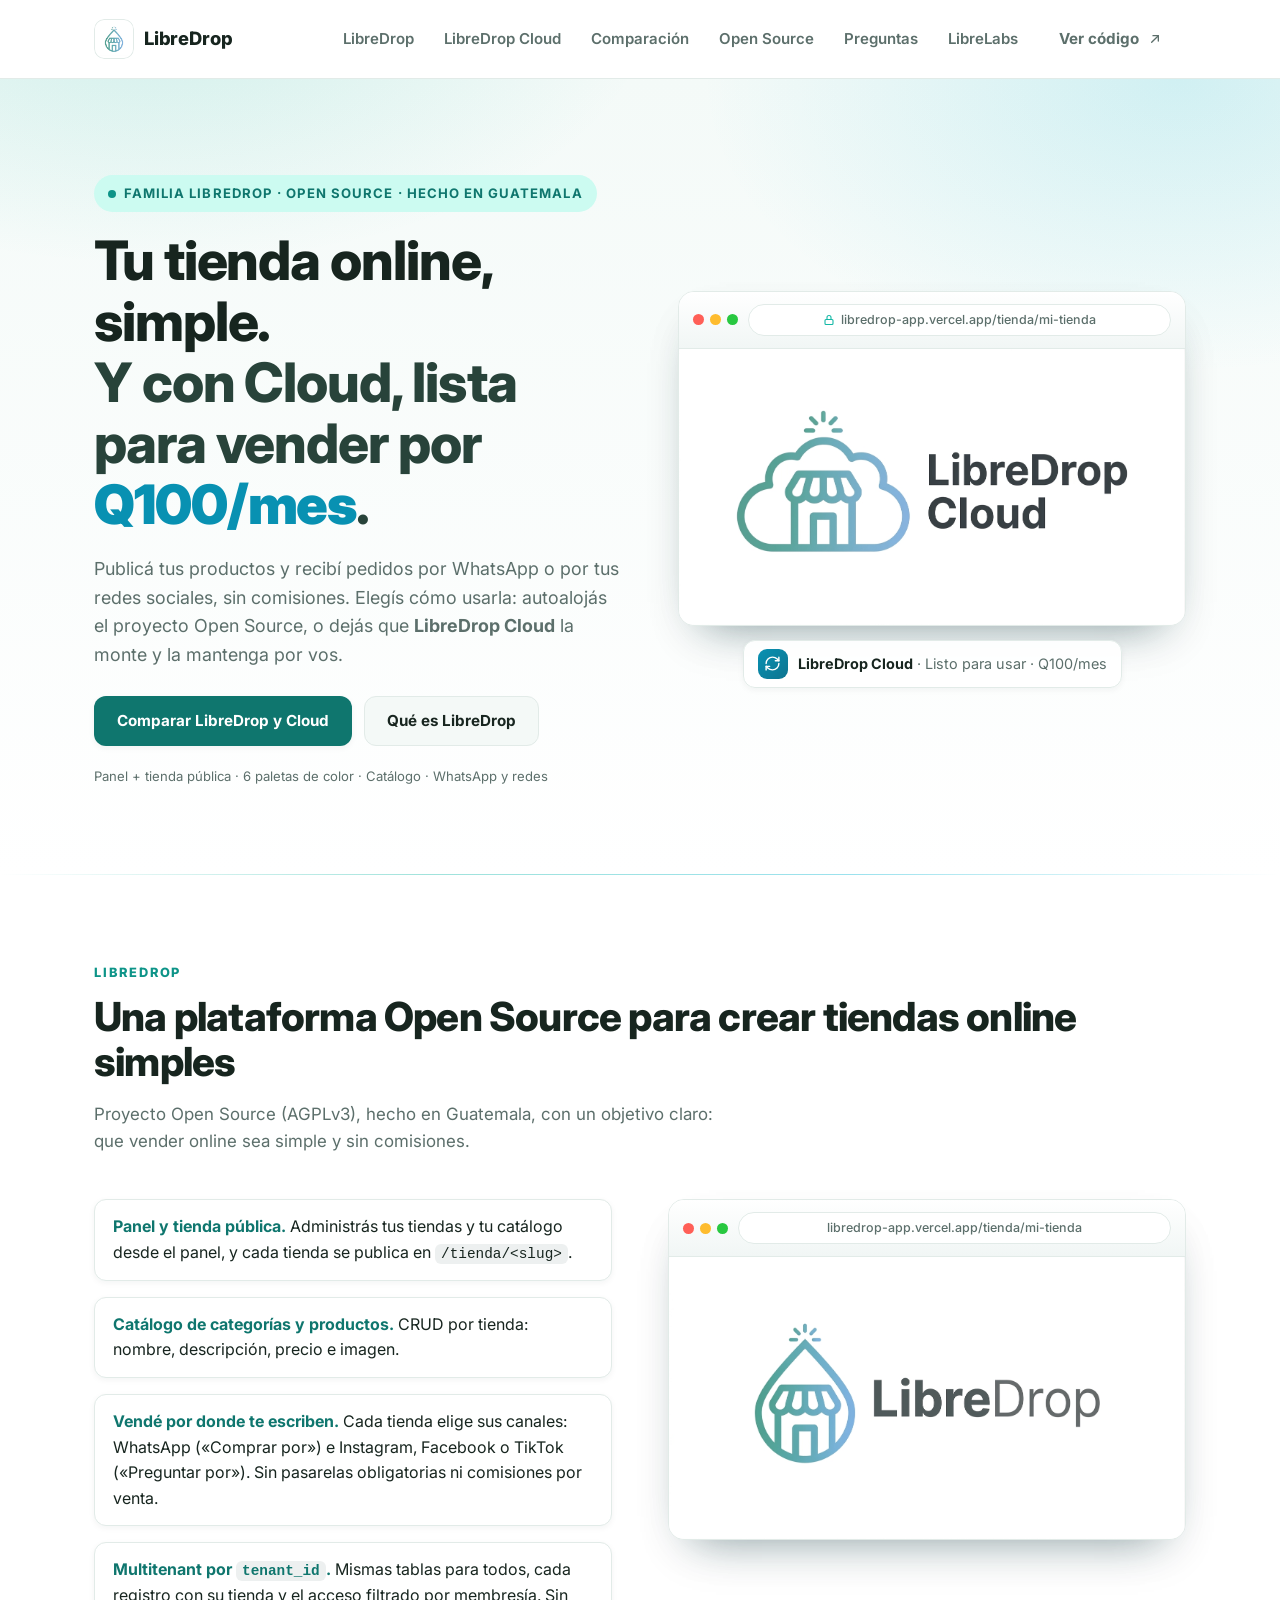
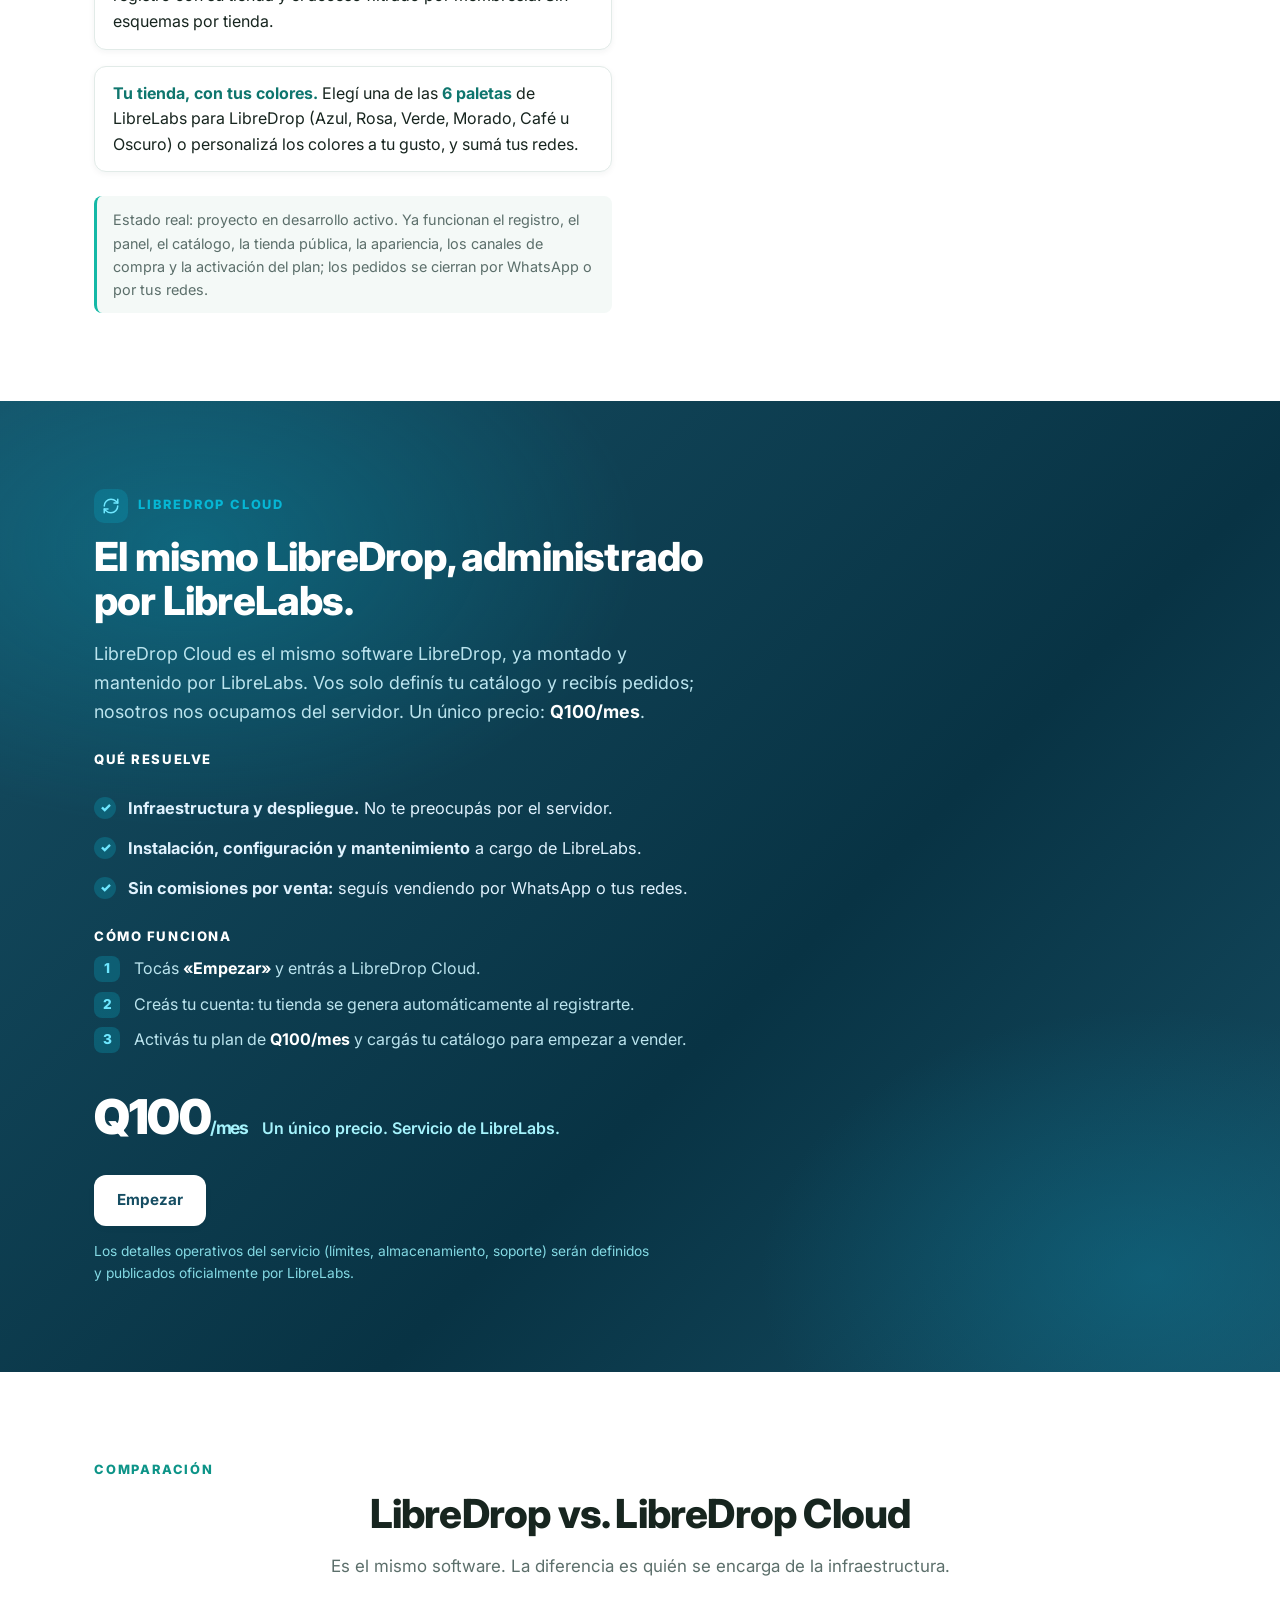
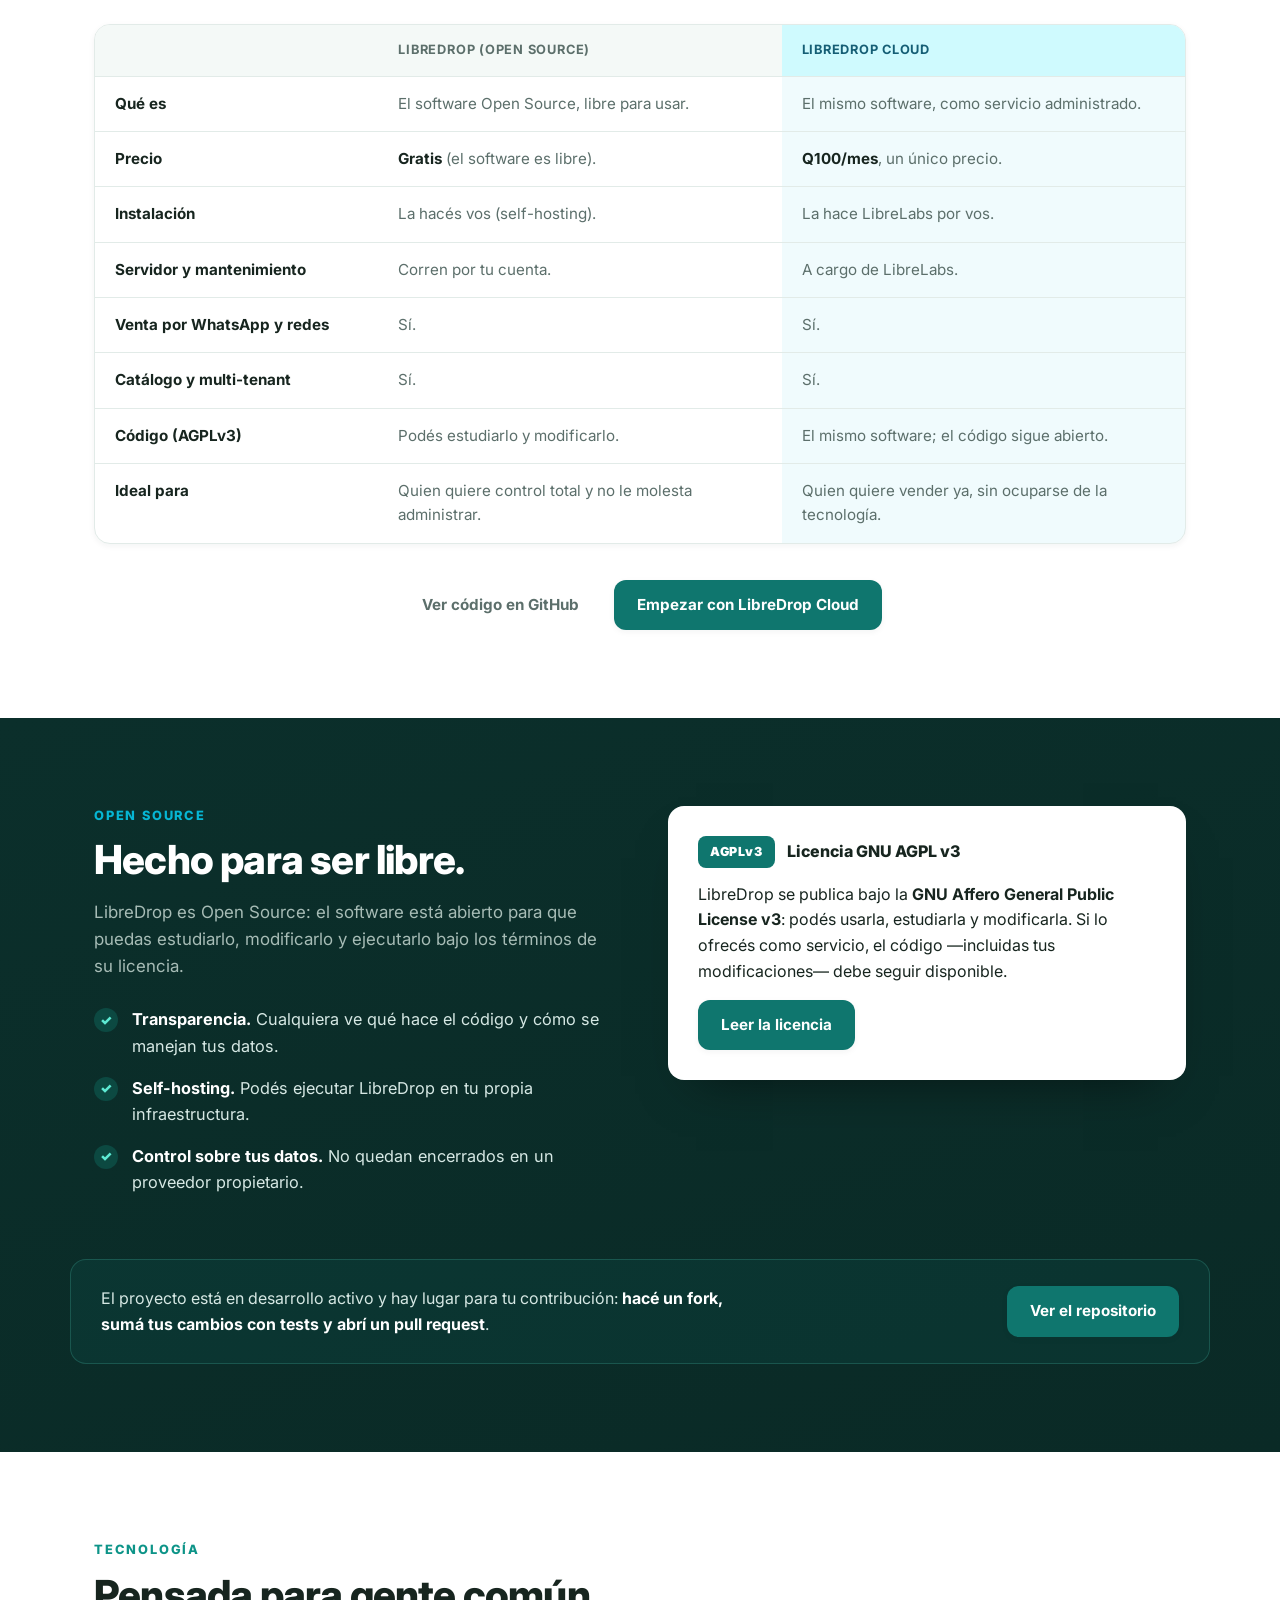
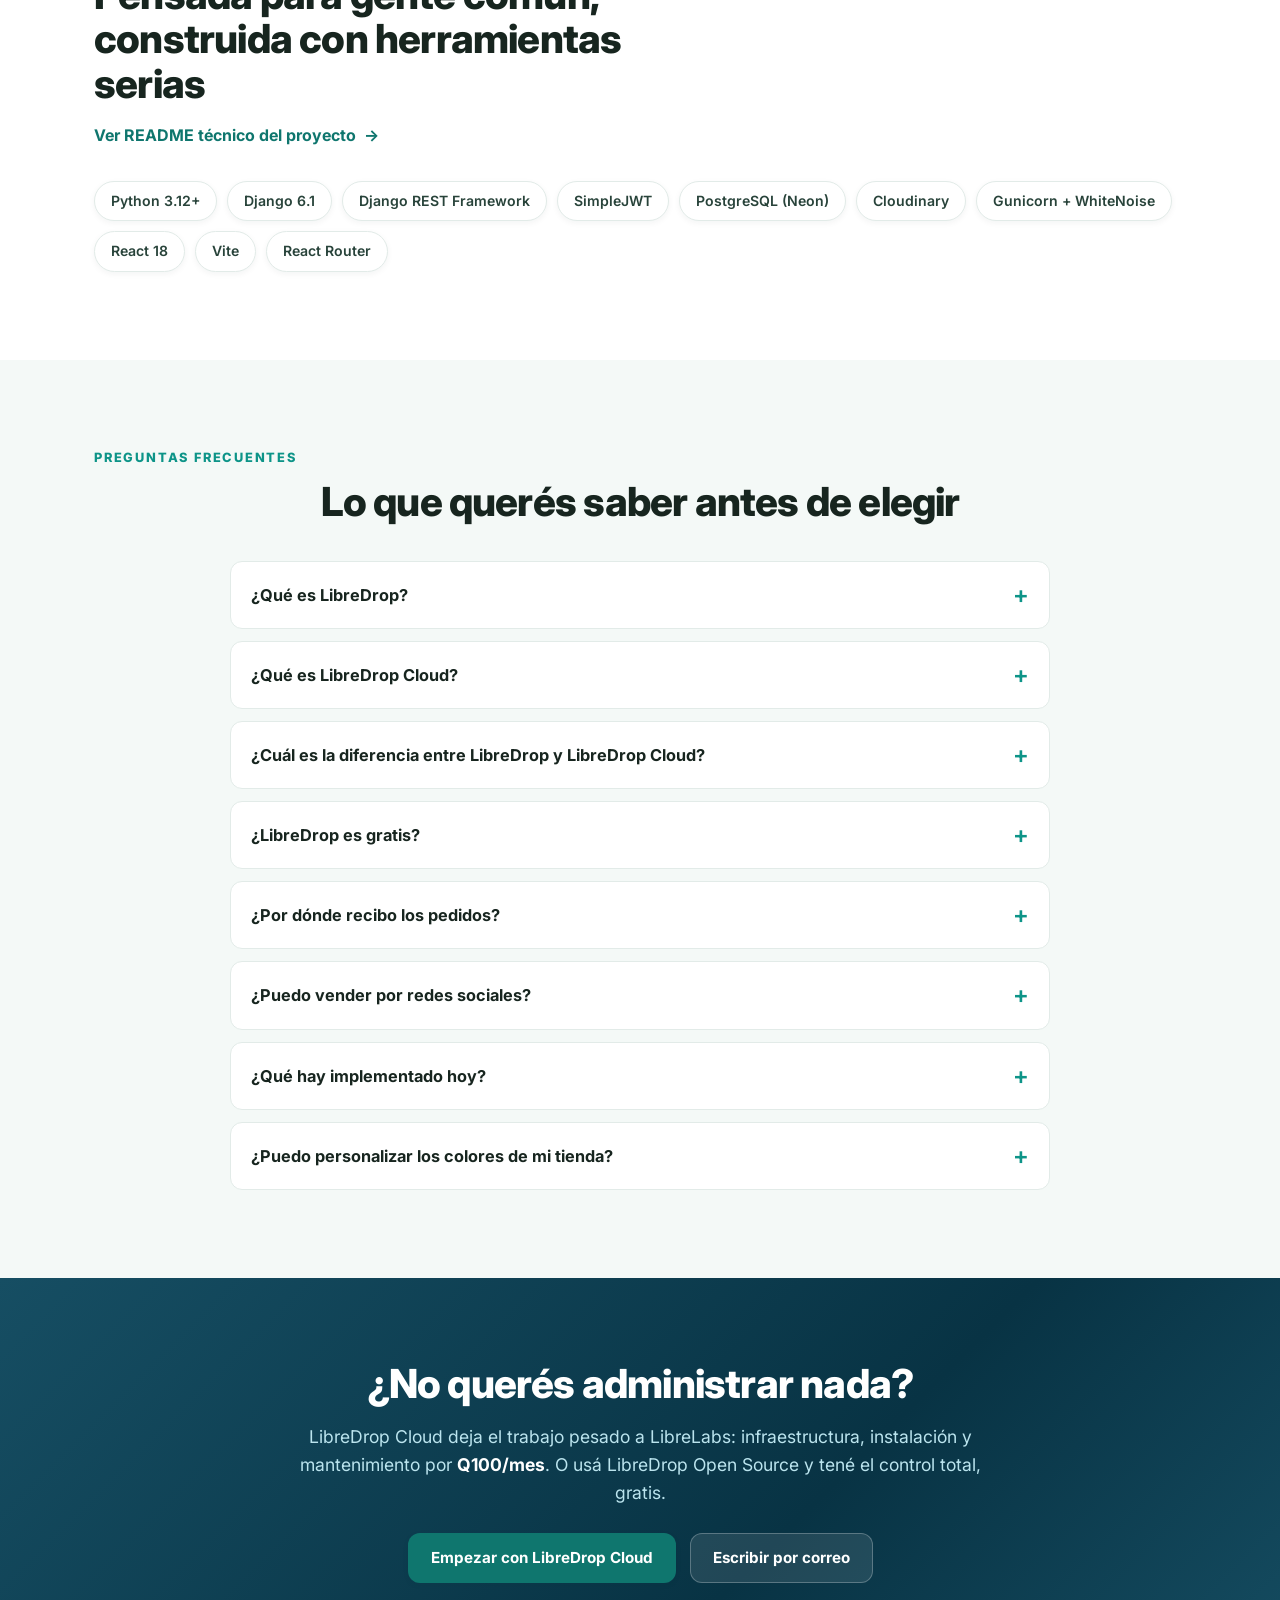
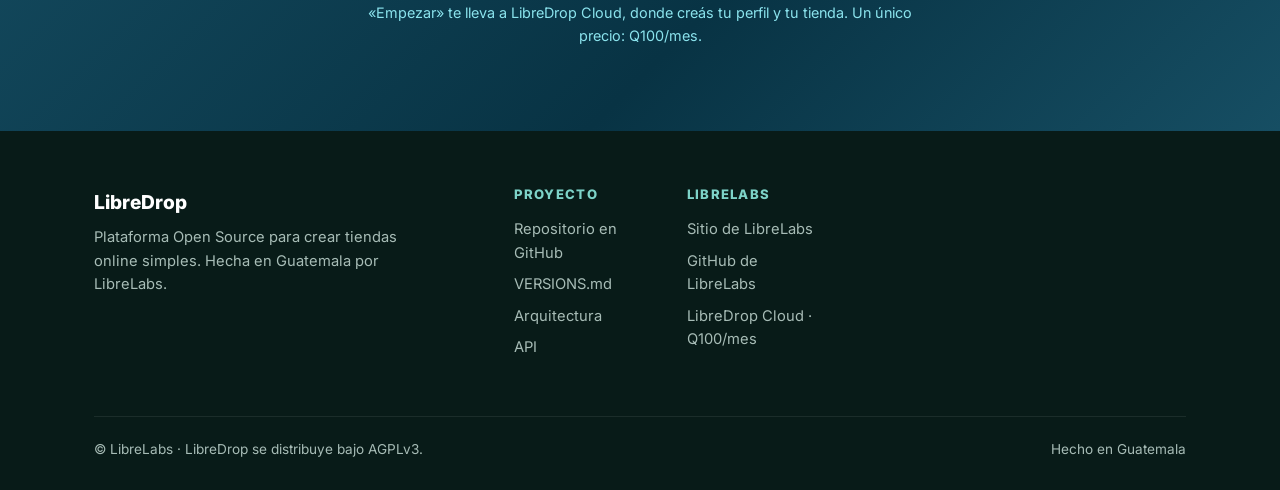
==== commit 5fa74f10: "Landings: ventas por WhatsApp y redes sociales (canales de compra por tienda)" ====
--- a/LibreDrop_landing/index.html
+++ b/LibreDrop_landing/index.html
@@ -6,7 +6,7 @@
     <title>LibreDrop — Tu tienda online simple, Open Source y con Cloud por Q100/mes</title>
     <meta
       name="description"
-      content="LibreDrop es una plataforma Open Source para crear tiendas online simples: publicá tus productos y recibí pedidos por WhatsApp, sin comisiones. LibreDrop Cloud lo deja todo listo por Q100/mes."
+      content="LibreDrop es una plataforma Open Source para crear tiendas online simples: publicá tus productos y recibí pedidos por WhatsApp o por tus redes sociales, sin comisiones. LibreDrop Cloud lo deja todo listo por Q100/mes."
     />
     <meta name="theme-color" content="#0f766e" />
     <meta name="robots" content="index, follow" />
@@ -17,7 +17,7 @@
     <meta property="og:title" content="LibreDrop — Tu tienda online simple, Open Source y con Cloud por Q100/mes" />
     <meta
       property="og:description"
-      content="Publicá tus productos y recibí pedidos por WhatsApp, sin comisiones. Usá LibreDrop Open Source o dejalo listo con LibreDrop Cloud por Q100/mes."
+      content="Publicá tus productos y recibí pedidos por WhatsApp o por tus redes (Instagram, Facebook o TikTok), sin comisiones. Usá LibreDrop Open Source o dejalo listo con LibreDrop Cloud por Q100/mes."
     />
     <meta property="og:image" content="images/libredrop_cloud.jpg" />
     <meta property="og:image:width" content="1407" />
@@ -29,7 +29,7 @@
     <meta name="twitter:title" content="LibreDrop — Tu tienda online simple, Open Source y con Cloud por Q100/mes" />
     <meta
       name="twitter:description"
-      content="Publicá tus productos y recibí pedidos por WhatsApp, sin comisiones. LibreDrop Open Source o LibreDrop Cloud por Q100/mes."
+      content="Publicá tus productos y recibí pedidos por WhatsApp o por tus redes sociales, sin comisiones. LibreDrop Open Source o LibreDrop Cloud por Q100/mes."
     />
     <meta name="twitter:image" content="images/libredrop_cloud.jpg" />
 
@@ -103,16 +103,16 @@
               <span class="line">Y con Cloud, lista para vender por <em>Q100/mes</em>.</span>
             </h1>
             <p class="lede">
-              Publicá tus productos y recibí pedidos por WhatsApp, sin comisiones. Elegís cómo
-              usarla: autoalojás el proyecto Open Source, o dejás que <b>LibreDrop Cloud</b> la
-              monte y la mantenga por vos.
+              Publicá tus productos y recibí pedidos por WhatsApp o por tus redes sociales, sin
+              comisiones. Elegís cómo usarla: autoalojás el proyecto Open Source, o dejás que
+              <b>LibreDrop Cloud</b> la monte y la mantenga por vos.
             </p>
             <div class="hero-actions">
               <a class="btn btn-primary" href="#comparacion">Comparar LibreDrop y Cloud</a>
               <a class="btn btn-soft" href="#libredrop">Qué es LibreDrop</a>
             </div>
             <p class="hero-note">
-              Panel + tienda pública · 6 paletas de color · Catálogo · Pedidos por WhatsApp
+              Panel + tienda pública · 6 paletas de color · Catálogo · WhatsApp y redes
             </p>
           </div>
 
@@ -122,7 +122,7 @@
                 <span class="traffic" aria-hidden="true"><i></i><i></i><i></i></span>
                 <span class="url">
                   <svg xmlns="http://www.w3.org/2000/svg" width="12" height="12" viewBox="0 0 24 24" fill="none" stroke="currentColor" stroke-width="2.2" stroke-linecap="round" stroke-linejoin="round" aria-hidden="true"><rect x="4" y="11" width="16" height="10" rx="2"/><path d="M8 11V7a4 4 0 0 1 8 0v4"/></svg>
-                  mitienda.libredrop.com
+                  libredrop-app.vercel.app/tienda/mi-tienda
                 </span>
               </div>
               <img
@@ -168,8 +168,9 @@
                   descripción, precio e imagen.
                 </li>
                 <li>
-                  <b>Pedidos por WhatsApp.</b> Al tocar un producto se abre WhatsApp con el
-                  mensaje listo. Sin pasarelas obligatorias ni comisiones por venta.
+                  <b>Vendé por donde te escriben.</b> Cada tienda elige sus canales: WhatsApp
+                  («Comprar por») e Instagram, Facebook o TikTok («Preguntar por»). Sin pasarelas
+                  obligatorias ni comisiones por venta.
                 </li>
                 <li>
                   <b>Multitenant por <code>tenant_id</code>.</b> Mismas tablas para todos, cada
@@ -183,8 +184,8 @@
               </ul>
               <p class="honesty-note reveal">
                 Estado real: proyecto en desarrollo activo. Ya funcionan el registro, el panel,
-                el catálogo, la tienda pública, la apariencia y la activación del plan; los
-                pedidos se cierran por WhatsApp.
+                el catálogo, la tienda pública, la apariencia, los canales de compra y la
+                activación del plan; los pedidos se cierran por WhatsApp o por tus redes.
               </p>
             </div>
             <div class="browser reveal reveal-delay">
@@ -235,7 +236,7 @@
                 </li>
                 <li>
                   <span class="check" aria-hidden="true">✓</span>
-                  <span><b>Sin comisiones por venta:</b> seguís vendiendo por WhatsApp.</span>
+                  <span><b>Sin comisiones por venta:</b> seguís vendiendo por WhatsApp o tus redes.</span>
                 </li>
               </ul>
 
@@ -310,7 +311,7 @@
                   <td class="col-cloud">A cargo de LibreLabs.</td>
                 </tr>
                 <tr>
-                  <th scope="row">Pedidos por WhatsApp</th>
+                  <th scope="row">Venta por WhatsApp y redes</th>
                   <td>Sí.</td>
                   <td class="col-cloud">Sí.</td>
                 </tr>
@@ -440,8 +441,9 @@
               <summary>¿Qué es LibreDrop?</summary>
               <p>
                 Una plataforma Open Source (AGPLv3) para crear tiendas online simples:
-                publicás tus productos y recibís pedidos por WhatsApp, sin comisiones ni
-                intermediarios. Está hecha en Guatemala por LibreLabs.
+                publicás tus productos y recibís pedidos por WhatsApp o por tus redes sociales
+                (Instagram, Facebook o TikTok), sin comisiones ni intermediarios. Está hecha en
+                Guatemala por LibreLabs.
               </p>
             </details>
             <details class="reveal">
@@ -469,19 +471,29 @@
               </p>
             </details>
             <details class="reveal">
-              <summary>¿Cómo recibo los pedidos?</summary>
-              <p>
-                Por WhatsApp, directo al número de tu tienda: al tocar un producto se abre
-                WhatsApp con el mensaje y el producto listos. Sin pasarelas de pago
-                obligatorias ni comisiones por venta.
+              <summary>¿Por dónde recibo los pedidos?</summary>
+              <p>
+                Por los canales que active cada tienda. En <b>WhatsApp</b> se compra directo:
+                al tocar un producto se abre el chat con el mensaje listo. En <b>Instagram,
+                Facebook o TikTok</b> el cliente te escribe para preguntar. Sin pasarelas de
+                pago obligatorias ni comisiones por venta.
+              </p>
+            </details>
+            <details class="reveal">
+              <summary>¿Puedo vender por redes sociales?</summary>
+              <p>
+                Sí, y es lo más común. Activás Instagram, Facebook o TikTok como canales de tu
+                tienda y aparecen como botones «Preguntar por…» junto a cada producto. WhatsApp
+                —o el canal que elijas— sigue disponible para cerrar la compra.
               </p>
             </details>
             <details class="reveal">
               <summary>¿Qué hay implementado hoy?</summary>
               <p>
                 El registro, el panel de administración, el catálogo, la tienda pública
-                (<code>/tienda/&lt;slug&gt;</code>), las paletas de color y la activación del
-                plan. El proyecto sigue en desarrollo activo.
+                (<code>/tienda/&lt;slug&gt;</code>), las paletas de color, los canales de compra
+                (WhatsApp, Instagram, Facebook y TikTok) y la activación del plan. El proyecto
+                sigue en desarrollo activo.
               </p>
             </details>
             <details class="reveal">
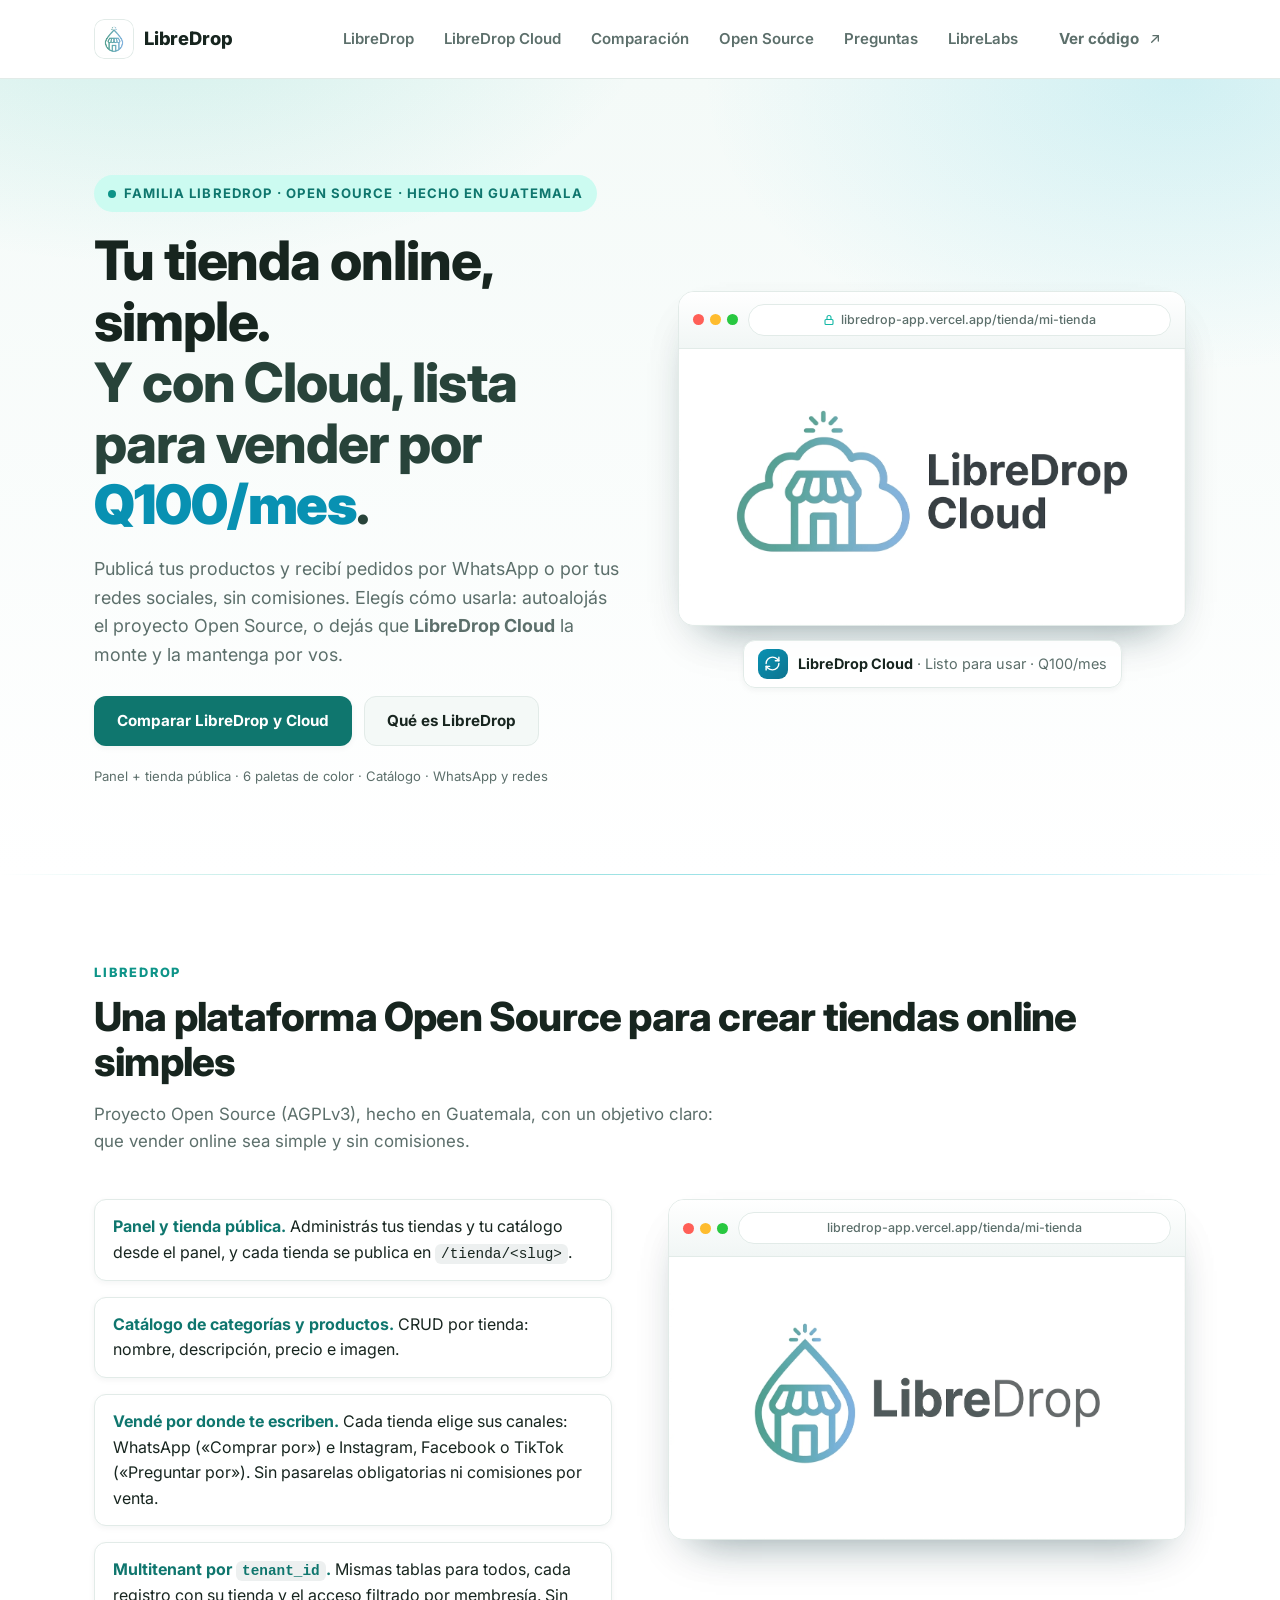
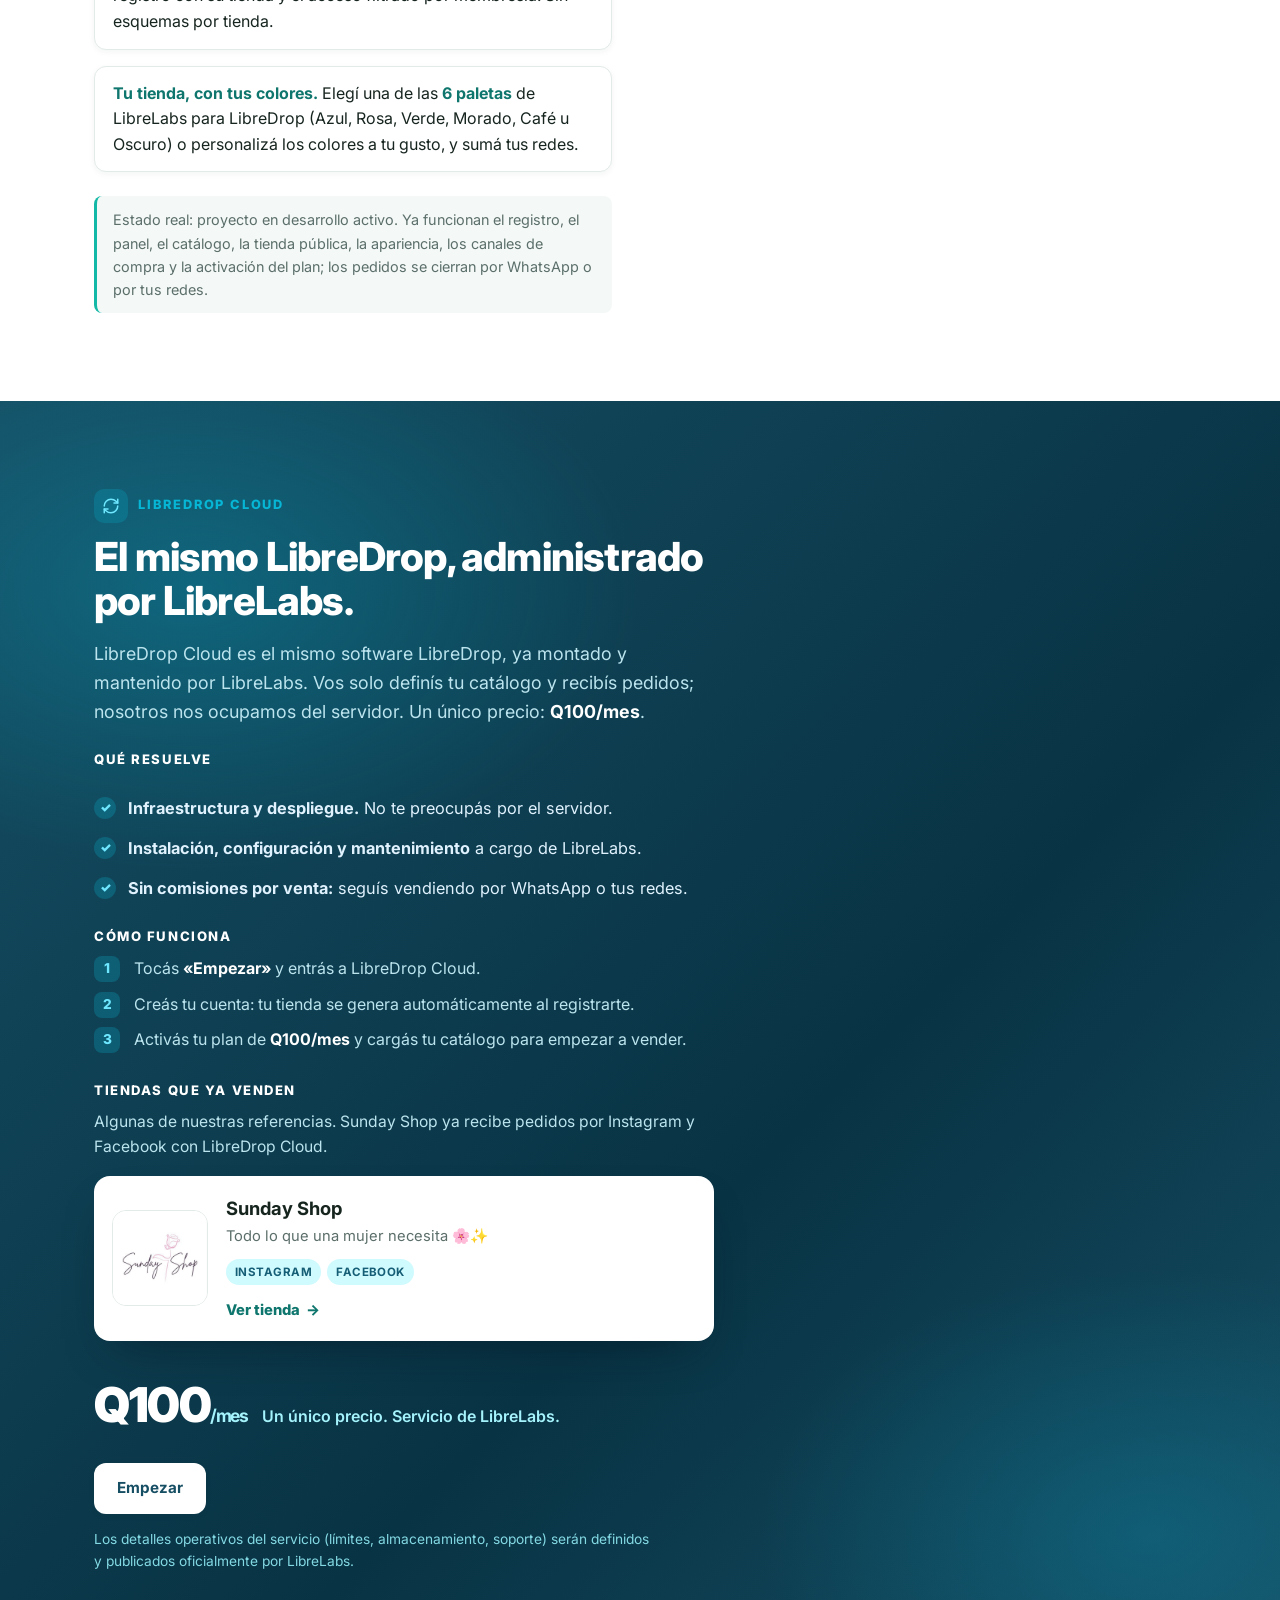
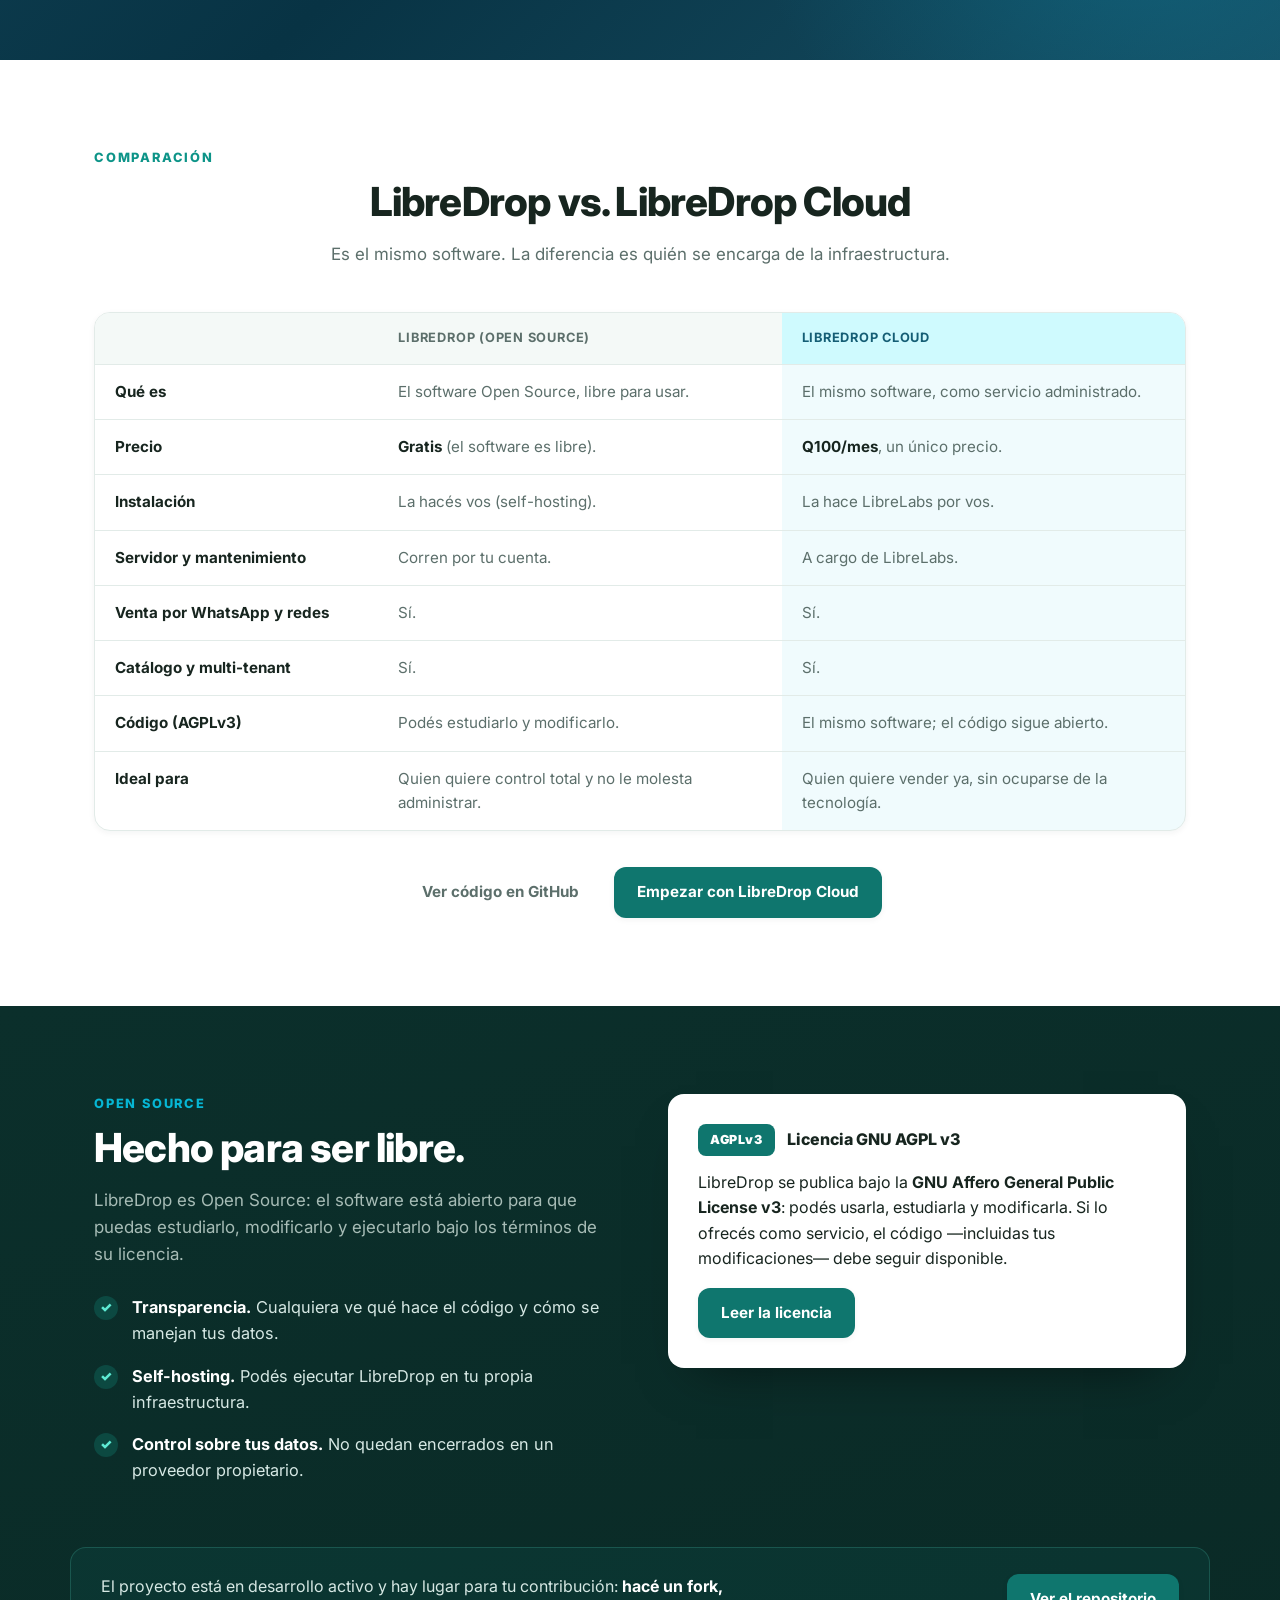
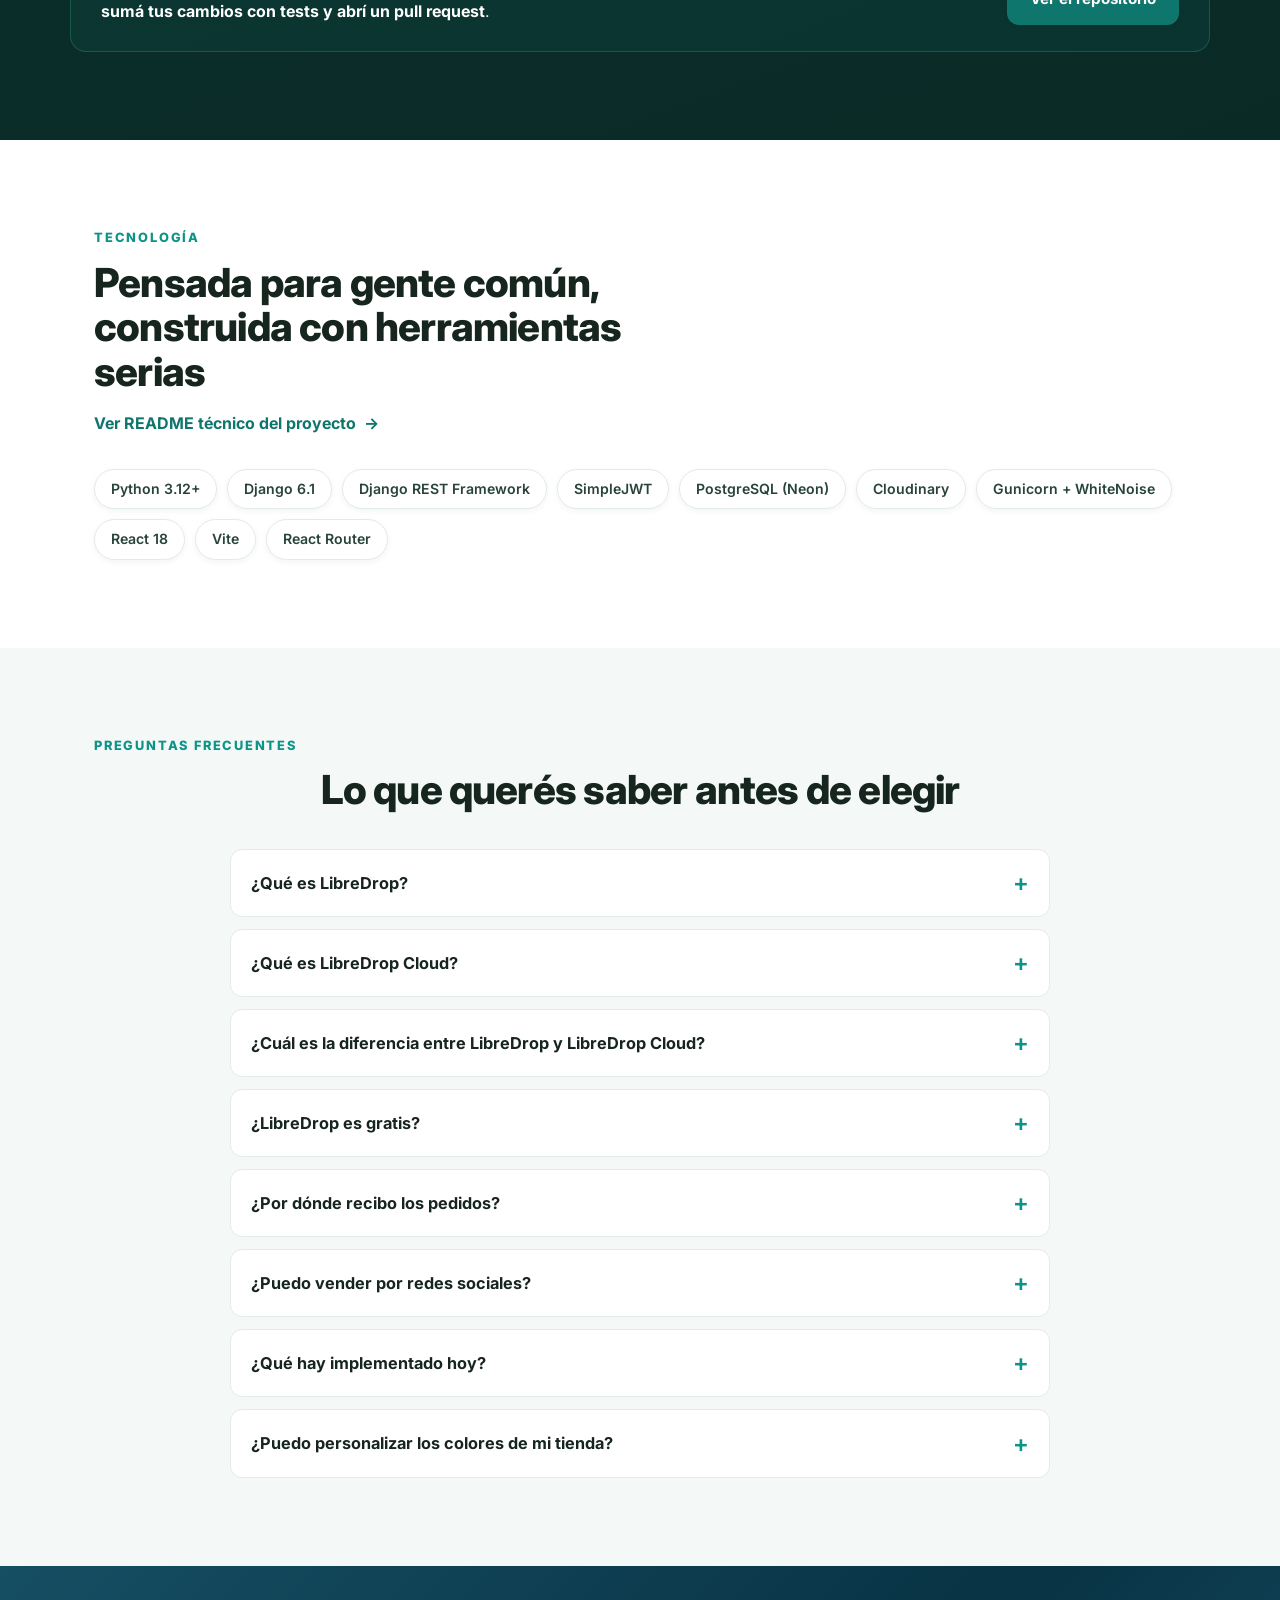
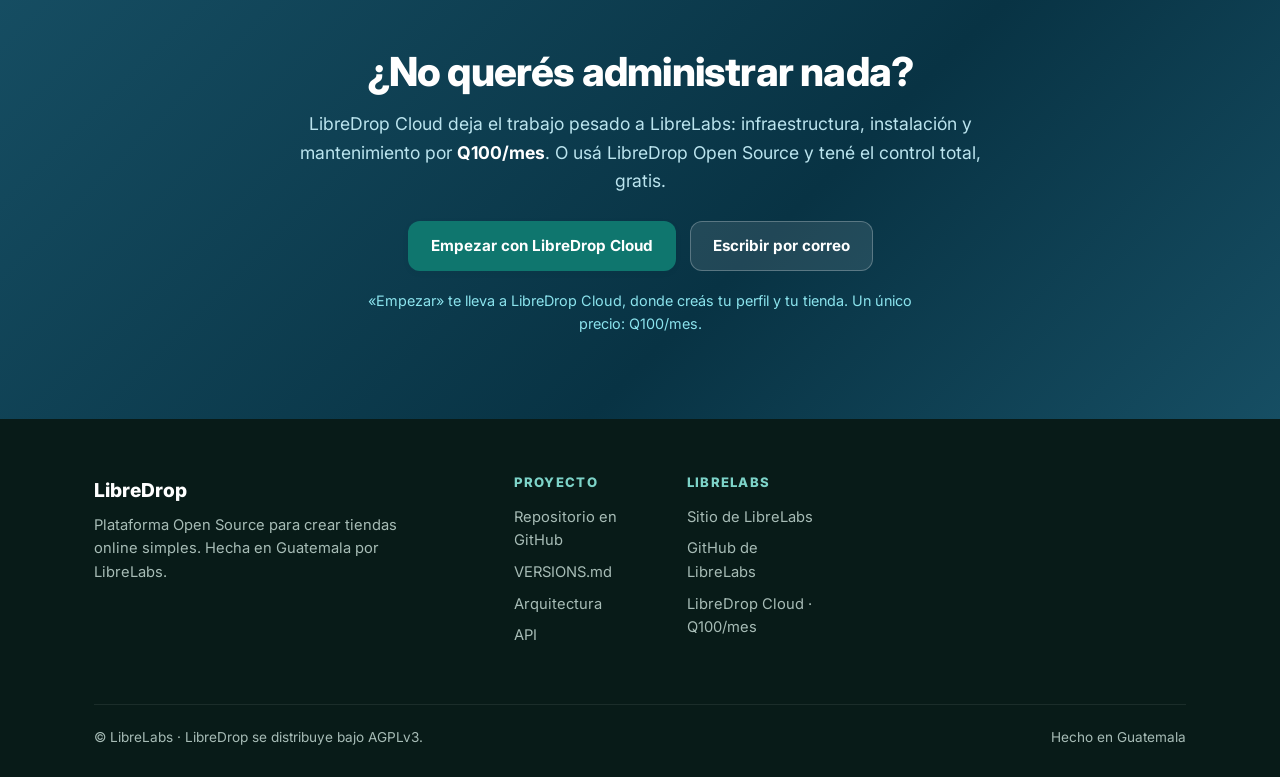
==== commit d73b3dea: "LibreDrop Cloud: seccion de tiendas de ejemplo (Sunday Shop) con logo y enlace" ====
--- a/LibreDrop_landing/index.html
+++ b/LibreDrop_landing/index.html
@@ -247,6 +247,40 @@
                 <li>Activás tu plan de <b>Q100/mes</b> y cargás tu catálogo para empezar a vender.</li>
               </ol>
 
+              <div class="cloud-showcase reveal">
+                <h3 class="cloud-sub">Tiendas que ya venden</h3>
+                <p class="cloud-showcase-lede">
+                  Algunas de nuestras referencias. Sunday Shop ya recibe pedidos por
+                  Instagram y Facebook con LibreDrop Cloud.
+                </p>
+                <article class="store-card">
+                  <img
+                    class="store-card-logo"
+                    src="images/preferencias/sunday_shop.jpeg"
+                    alt="Logo de Sunday Shop"
+                    width="500"
+                    height="500"
+                    loading="lazy"
+                  />
+                  <div class="store-card-body">
+                    <h4 class="store-card-name">Sunday Shop</h4>
+                    <p class="store-card-desc">Todo lo que una mujer necesita 🌸✨</p>
+                    <ul class="store-channels" aria-label="Canales de venta">
+                      <li>Instagram</li>
+                      <li>Facebook</li>
+                    </ul>
+                    <a
+                      class="store-card-link"
+                      href="https://libredrop-cloud.vercel.app/tienda/sunday-shop"
+                      target="_blank"
+                      rel="noopener noreferrer"
+                    >
+                      Ver tienda <span aria-hidden="true">→</span>
+                    </a>
+                  </div>
+                </article>
+              </div>
+
               <div class="cloud-price">
                 <span class="cloud-price-amount">Q100<small>/mes</small></span>
                 <span class="cloud-price-label">Un único precio. Servicio de LibreLabs.</span>
--- a/LibreDrop_landing/styles.css
+++ b/LibreDrop_landing/styles.css
@@ -1230,6 +1230,97 @@
 
 .cloud-steps b {
   color: #fff;
+}
+
+/* ---------- tiendas de ejemplo dentro de Cloud ---------- */
+.cloud-showcase {
+  margin-top: 30px;
+  max-width: 620px;
+}
+
+.cloud-showcase-lede {
+  margin: 0 0 16px;
+  color: #bbe4ee;
+  font-size: 0.98rem;
+}
+
+.store-card {
+  display: flex;
+  align-items: center;
+  gap: 18px;
+  padding: 18px;
+  border-radius: var(--radius);
+  background: #fff;
+  color: var(--ink);
+  box-shadow: 0 22px 48px -24px rgba(2, 20, 30, 0.65);
+}
+
+.store-card-logo {
+  flex: 0 0 auto;
+  width: 96px;
+  height: 96px;
+  object-fit: contain;
+  border-radius: 14px;
+  border: 1px solid var(--border);
+  background: #fff;
+}
+
+.store-card-body {
+  min-width: 0;
+}
+
+.store-card-name {
+  margin: 0;
+  font-size: 1.15rem;
+  color: var(--ink);
+}
+
+.store-card-desc {
+  margin: 2px 0 10px;
+  color: var(--muted);
+  font-size: 0.92rem;
+}
+
+.store-channels {
+  list-style: none;
+  display: flex;
+  flex-wrap: wrap;
+  gap: 6px;
+  margin: 0 0 12px;
+  padding: 0;
+}
+
+.store-channels li {
+  font-size: 0.72rem;
+  font-weight: 700;
+  letter-spacing: 0.04em;
+  text-transform: uppercase;
+  padding: 4px 9px;
+  border-radius: 999px;
+  color: var(--cyan-800);
+  background: var(--cyan-100);
+}
+
+.store-card-link {
+  display: inline-flex;
+  align-items: center;
+  gap: 6px;
+  font-weight: 800;
+  font-size: 0.92rem;
+  color: var(--teal-700);
+  text-decoration: none;
+}
+
+.store-card-link:hover {
+  text-decoration: underline;
+}
+
+@media (max-width: 720px) {
+  .store-card {
+    flex-direction: column;
+    align-items: flex-start;
+    gap: 14px;
+  }
 }
 
 /* ---------- tabla comparativa ---------- */
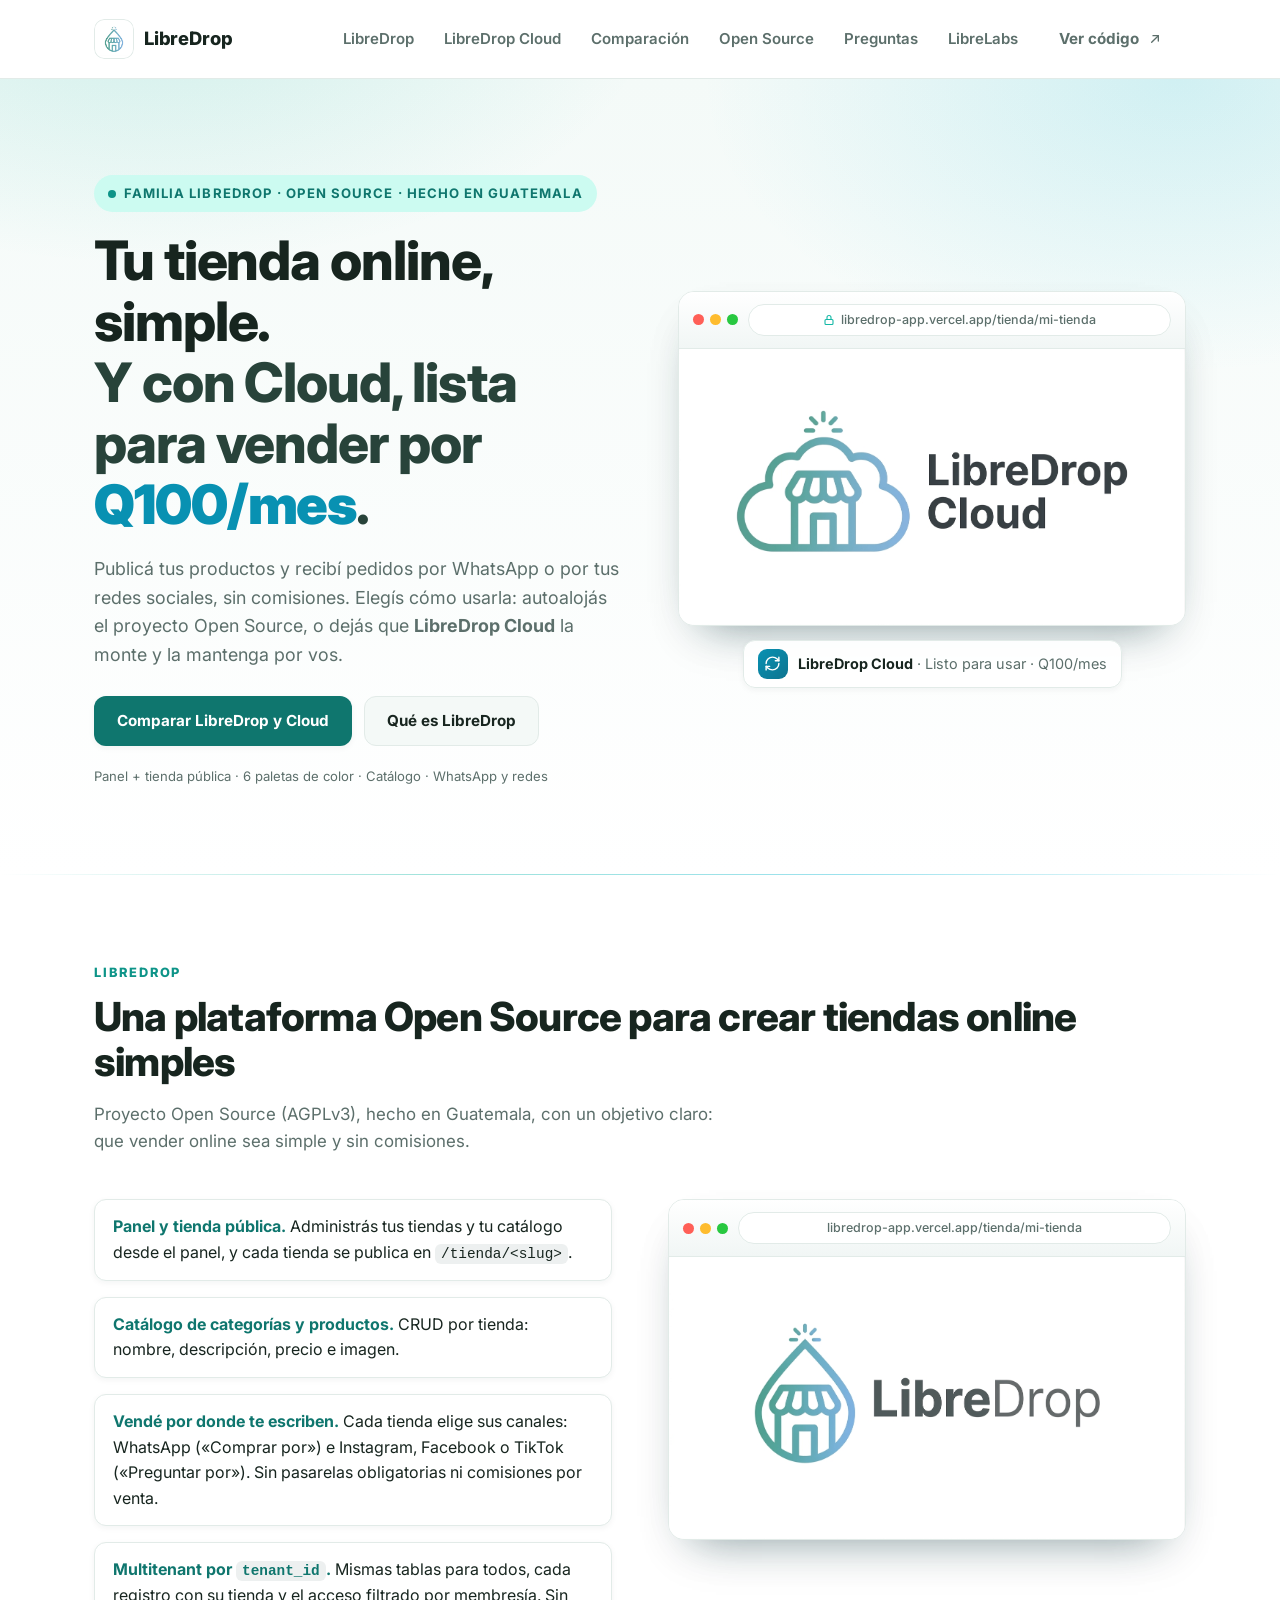
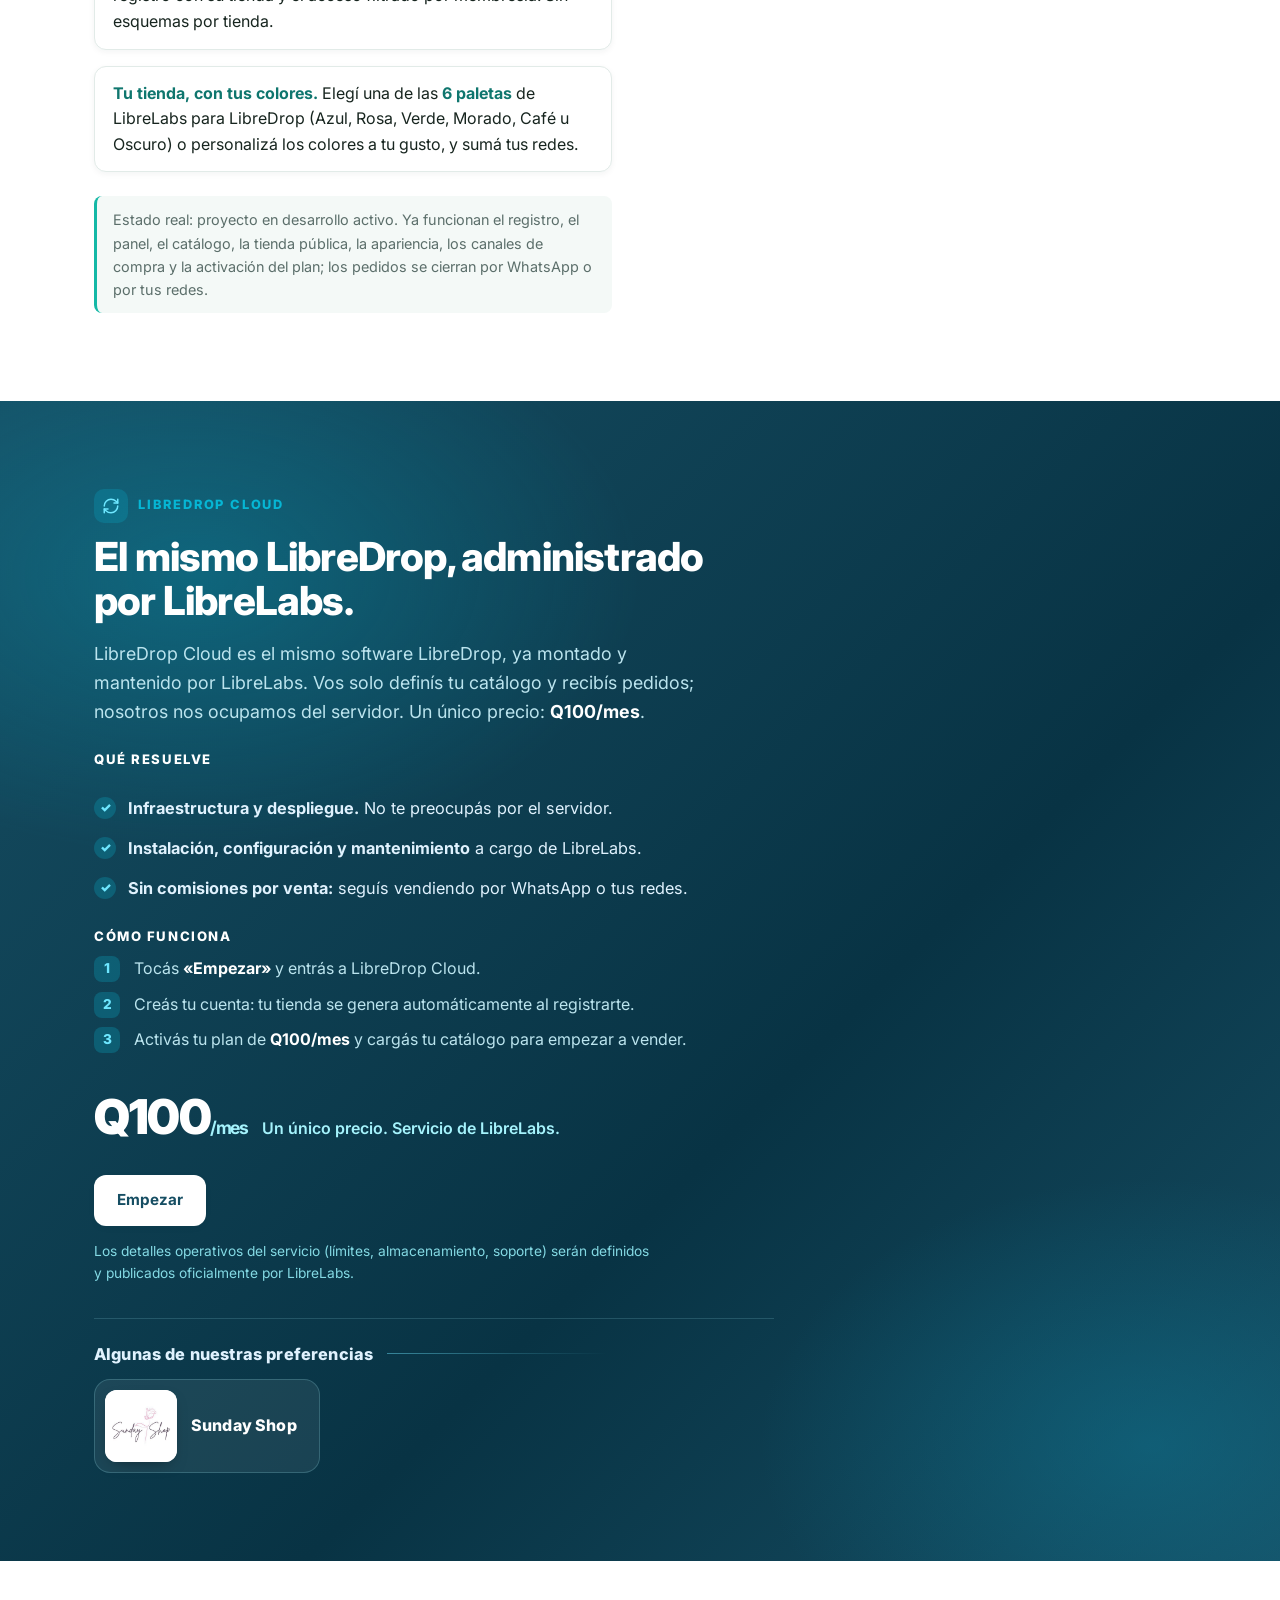
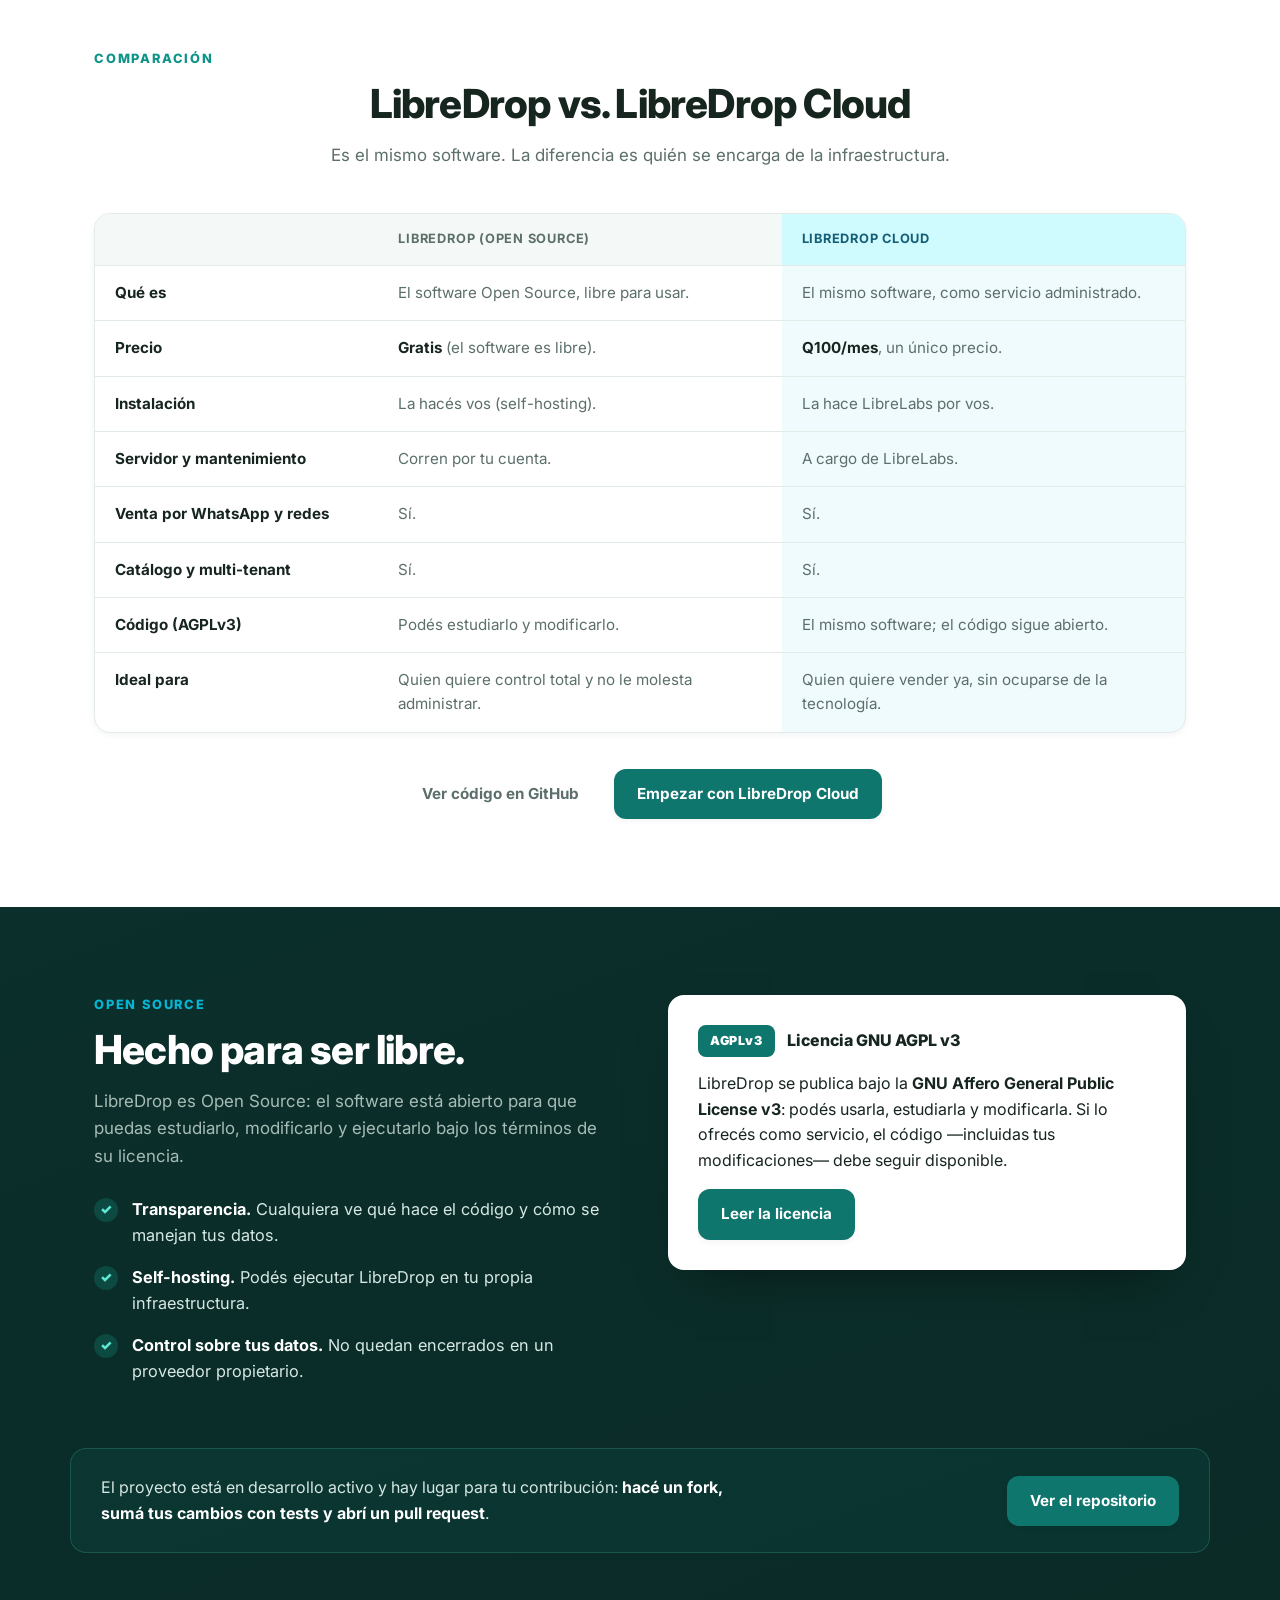
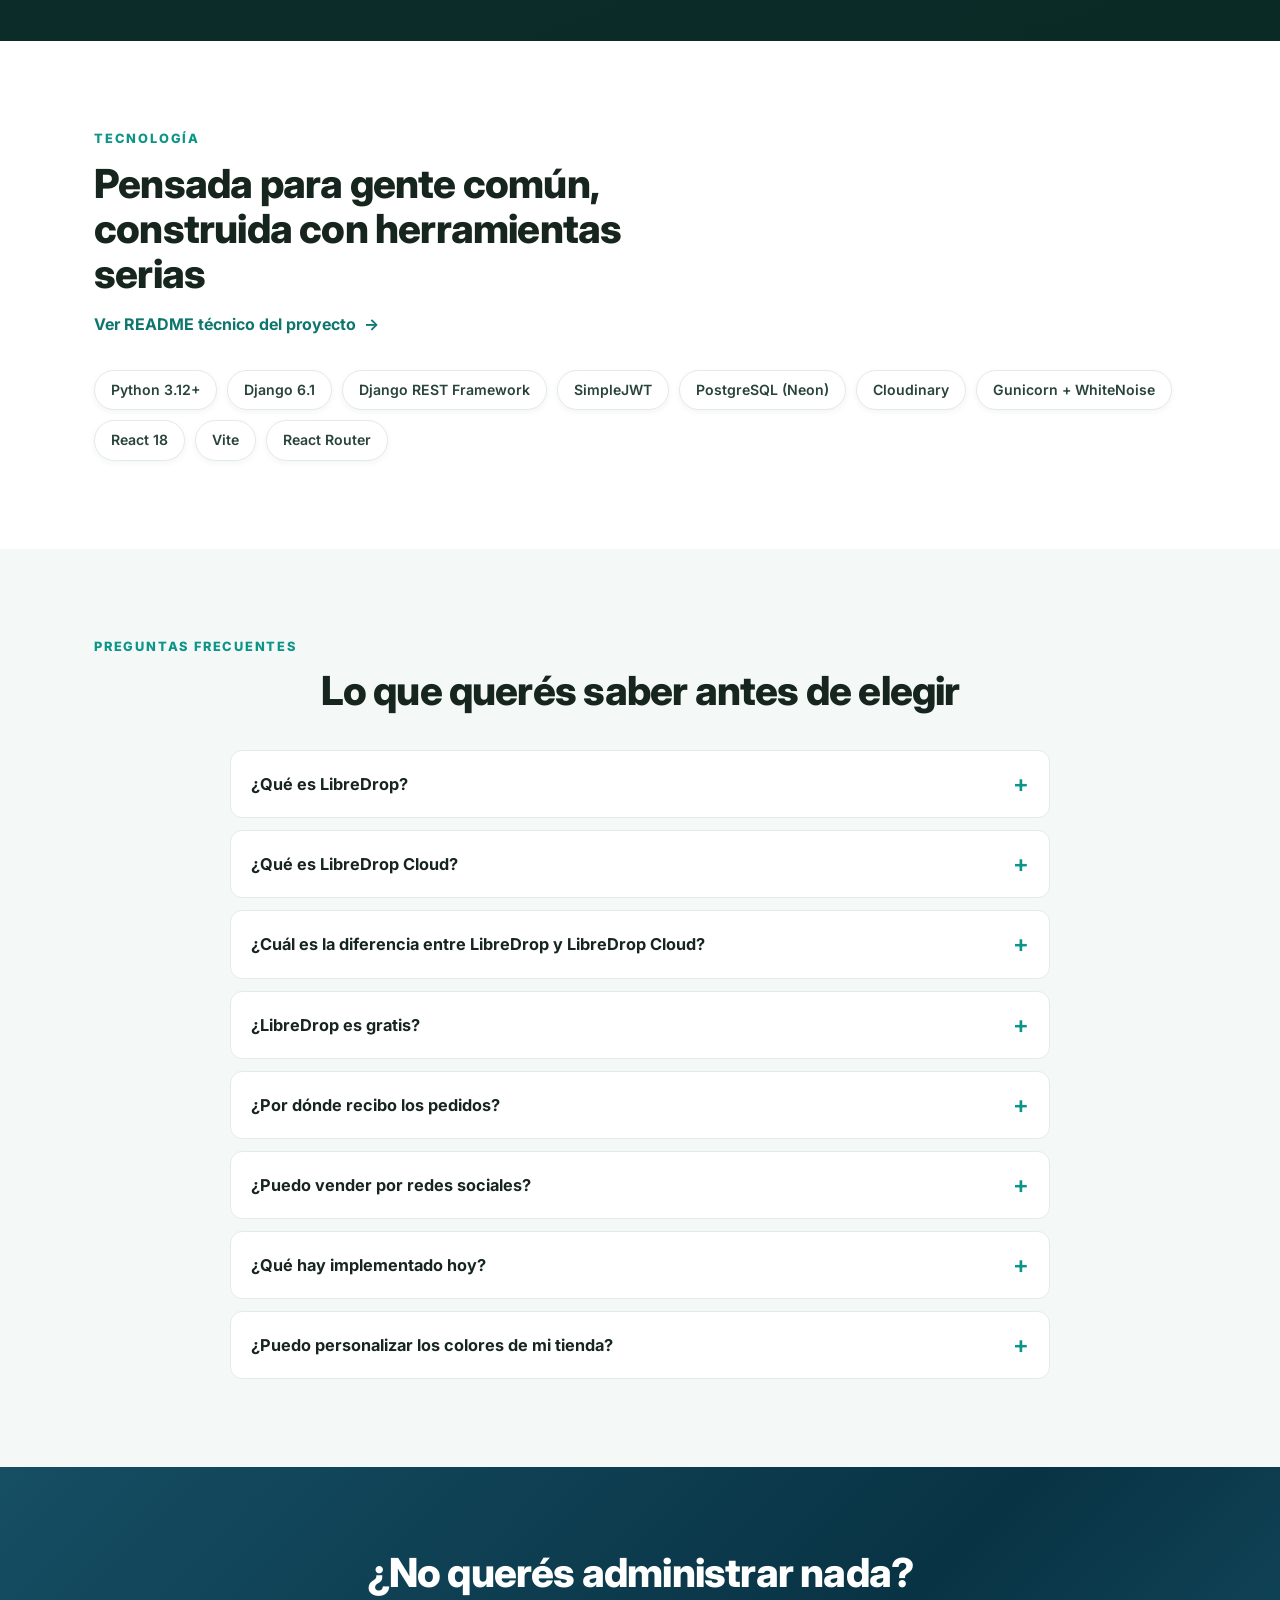
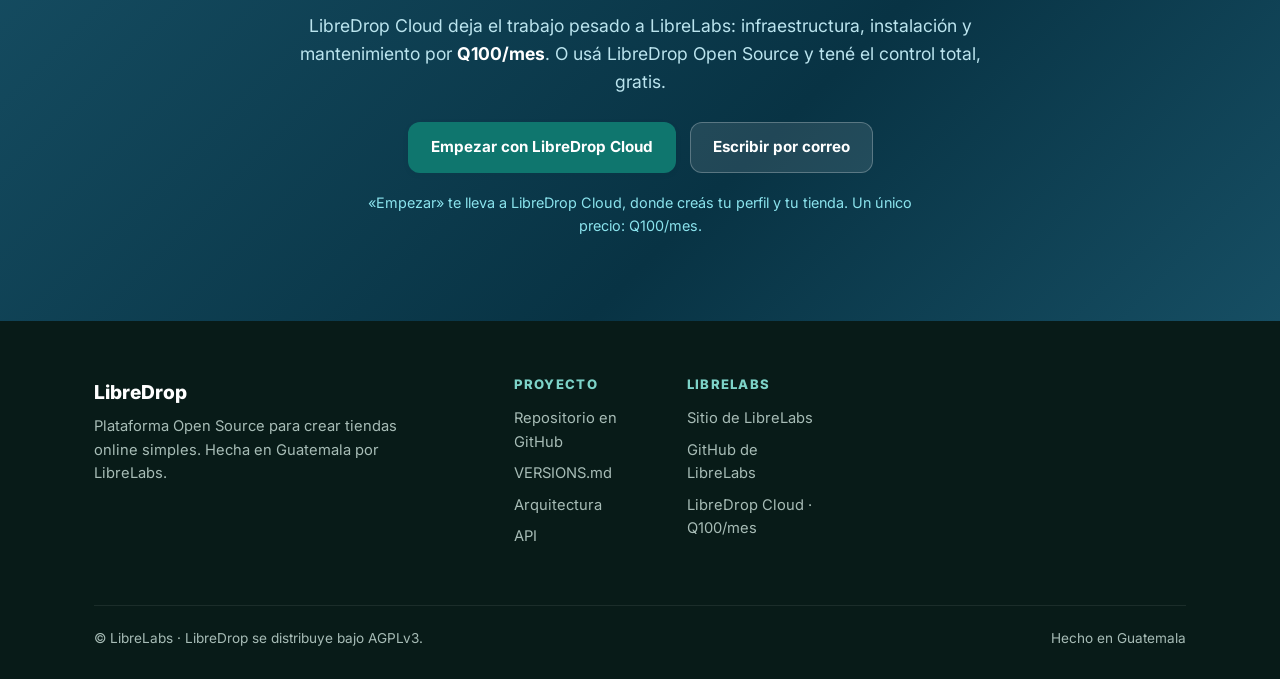
==== commit 82d61236: "LibreDrop Cloud: preferencias bajo el CTA (logo + nombre enlazado)" ====
--- a/LibreDrop_landing/index.html
+++ b/LibreDrop_landing/index.html
@@ -247,40 +247,6 @@
                 <li>Activás tu plan de <b>Q100/mes</b> y cargás tu catálogo para empezar a vender.</li>
               </ol>
 
-              <div class="cloud-showcase reveal">
-                <h3 class="cloud-sub">Tiendas que ya venden</h3>
-                <p class="cloud-showcase-lede">
-                  Algunas de nuestras referencias. Sunday Shop ya recibe pedidos por
-                  Instagram y Facebook con LibreDrop Cloud.
-                </p>
-                <article class="store-card">
-                  <img
-                    class="store-card-logo"
-                    src="images/preferencias/sunday_shop.jpeg"
-                    alt="Logo de Sunday Shop"
-                    width="500"
-                    height="500"
-                    loading="lazy"
-                  />
-                  <div class="store-card-body">
-                    <h4 class="store-card-name">Sunday Shop</h4>
-                    <p class="store-card-desc">Todo lo que una mujer necesita 🌸✨</p>
-                    <ul class="store-channels" aria-label="Canales de venta">
-                      <li>Instagram</li>
-                      <li>Facebook</li>
-                    </ul>
-                    <a
-                      class="store-card-link"
-                      href="https://libredrop-cloud.vercel.app/tienda/sunday-shop"
-                      target="_blank"
-                      rel="noopener noreferrer"
-                    >
-                      Ver tienda <span aria-hidden="true">→</span>
-                    </a>
-                  </div>
-                </article>
-              </div>
-
               <div class="cloud-price">
                 <span class="cloud-price-amount">Q100<small>/mes</small></span>
                 <span class="cloud-price-label">Un único precio. Servicio de LibreLabs.</span>
@@ -297,6 +263,28 @@
                 Los detalles operativos del servicio (límites, almacenamiento, soporte) serán
                 definidos y publicados oficialmente por LibreLabs.
               </p>
+
+              <div class="pref-block reveal">
+                <h3 class="pref-title">Algunas de nuestras preferencias</h3>
+                <div class="pref-grid">
+                  <a
+                    class="pref-store"
+                    href="https://libredrop-cloud.vercel.app/tienda/sunday-shop"
+                    target="_blank"
+                    rel="noopener noreferrer"
+                  >
+                    <img
+                      class="pref-store-logo"
+                      src="images/preferencias/sunday_shop.jpeg"
+                      alt="Logo de Sunday Shop"
+                      width="500"
+                      height="500"
+                      loading="lazy"
+                    />
+                    <span class="pref-store-name">Sunday Shop</span>
+                  </a>
+                </div>
+              </div>
             </div>
           </div>
         </div>
--- a/LibreDrop_landing/styles.css
+++ b/LibreDrop_landing/styles.css
@@ -1233,93 +1233,88 @@
 }
 
 /* ---------- tiendas de ejemplo dentro de Cloud ---------- */
-.cloud-showcase {
-  margin-top: 30px;
-  max-width: 620px;
-}
-
-.cloud-showcase-lede {
+.pref-block {
+  margin-top: 34px;
+  padding-top: 26px;
+  border-top: 1px solid rgba(165, 243, 252, 0.16);
+}
+
+.pref-title {
   margin: 0 0 16px;
-  color: #bbe4ee;
-  font-size: 0.98rem;
-}
-
-.store-card {
-  display: flex;
-  align-items: center;
-  gap: 18px;
-  padding: 18px;
-  border-radius: var(--radius);
+  color: #e0f2fe;
+  font-size: 1.02rem;
+  font-weight: 800;
+  letter-spacing: 0.01em;
+  display: flex;
+  align-items: center;
+  gap: 14px;
+}
+
+.pref-title::after {
+  content: "";
+  flex: 1;
+  max-width: 220px;
+  height: 1px;
+  background: linear-gradient(90deg, rgba(110, 231, 255, 0.45), transparent);
+}
+
+.pref-grid {
+  display: flex;
+  flex-wrap: wrap;
+  gap: 14px;
+}
+
+.pref-store {
+  display: inline-flex;
+  align-items: center;
+  gap: 14px;
+  padding: 10px 22px 10px 10px;
+  border-radius: 16px;
+  background: rgba(255, 255, 255, 0.07);
+  border: 1px solid rgba(165, 243, 252, 0.2);
+  text-decoration: none;
+  transition: transform 0.2s ease, background 0.2s ease, border-color 0.2s ease,
+    box-shadow 0.2s ease;
+}
+
+.pref-store:hover,
+.pref-store:focus-visible {
+  transform: translateY(-2px);
+  background: rgba(255, 255, 255, 0.12);
+  border-color: rgba(110, 231, 255, 0.5);
+  box-shadow: 0 16px 30px -18px rgba(0, 0, 0, 0.7);
+}
+
+.pref-store-logo {
+  width: 72px;
+  height: 72px;
+  border-radius: 12px;
+  object-fit: contain;
   background: #fff;
-  color: var(--ink);
-  box-shadow: 0 22px 48px -24px rgba(2, 20, 30, 0.65);
-}
-
-.store-card-logo {
-  flex: 0 0 auto;
-  width: 96px;
-  height: 96px;
-  object-fit: contain;
-  border-radius: 14px;
-  border: 1px solid var(--border);
-  background: #fff;
-}
-
-.store-card-body {
-  min-width: 0;
-}
-
-.store-card-name {
-  margin: 0;
-  font-size: 1.15rem;
-  color: var(--ink);
-}
-
-.store-card-desc {
-  margin: 2px 0 10px;
-  color: var(--muted);
-  font-size: 0.92rem;
-}
-
-.store-channels {
-  list-style: none;
-  display: flex;
-  flex-wrap: wrap;
-  gap: 6px;
-  margin: 0 0 12px;
-  padding: 0;
-}
-
-.store-channels li {
-  font-size: 0.72rem;
-  font-weight: 700;
-  letter-spacing: 0.04em;
-  text-transform: uppercase;
-  padding: 4px 9px;
-  border-radius: 999px;
-  color: var(--cyan-800);
-  background: var(--cyan-100);
-}
-
-.store-card-link {
-  display: inline-flex;
-  align-items: center;
-  gap: 6px;
+  box-shadow: 0 6px 16px -8px rgba(0, 0, 0, 0.55);
+}
+
+.pref-store-name {
+  color: #fff;
   font-weight: 800;
-  font-size: 0.92rem;
-  color: var(--teal-700);
-  text-decoration: none;
-}
-
-.store-card-link:hover {
-  text-decoration: underline;
+  font-size: 1rem;
+  letter-spacing: 0.01em;
+  border-bottom: 1px solid transparent;
+  transition: border-color 0.2s ease;
+}
+
+.pref-store:hover .pref-store-name,
+.pref-store:focus-visible .pref-store-name {
+  border-bottom-color: rgba(110, 231, 255, 0.7);
 }
 
 @media (max-width: 720px) {
-  .store-card {
-    flex-direction: column;
-    align-items: flex-start;
-    gap: 14px;
+  .pref-block {
+    margin-top: 28px;
+  }
+
+  .pref-title::after {
+    display: none;
   }
 }
 
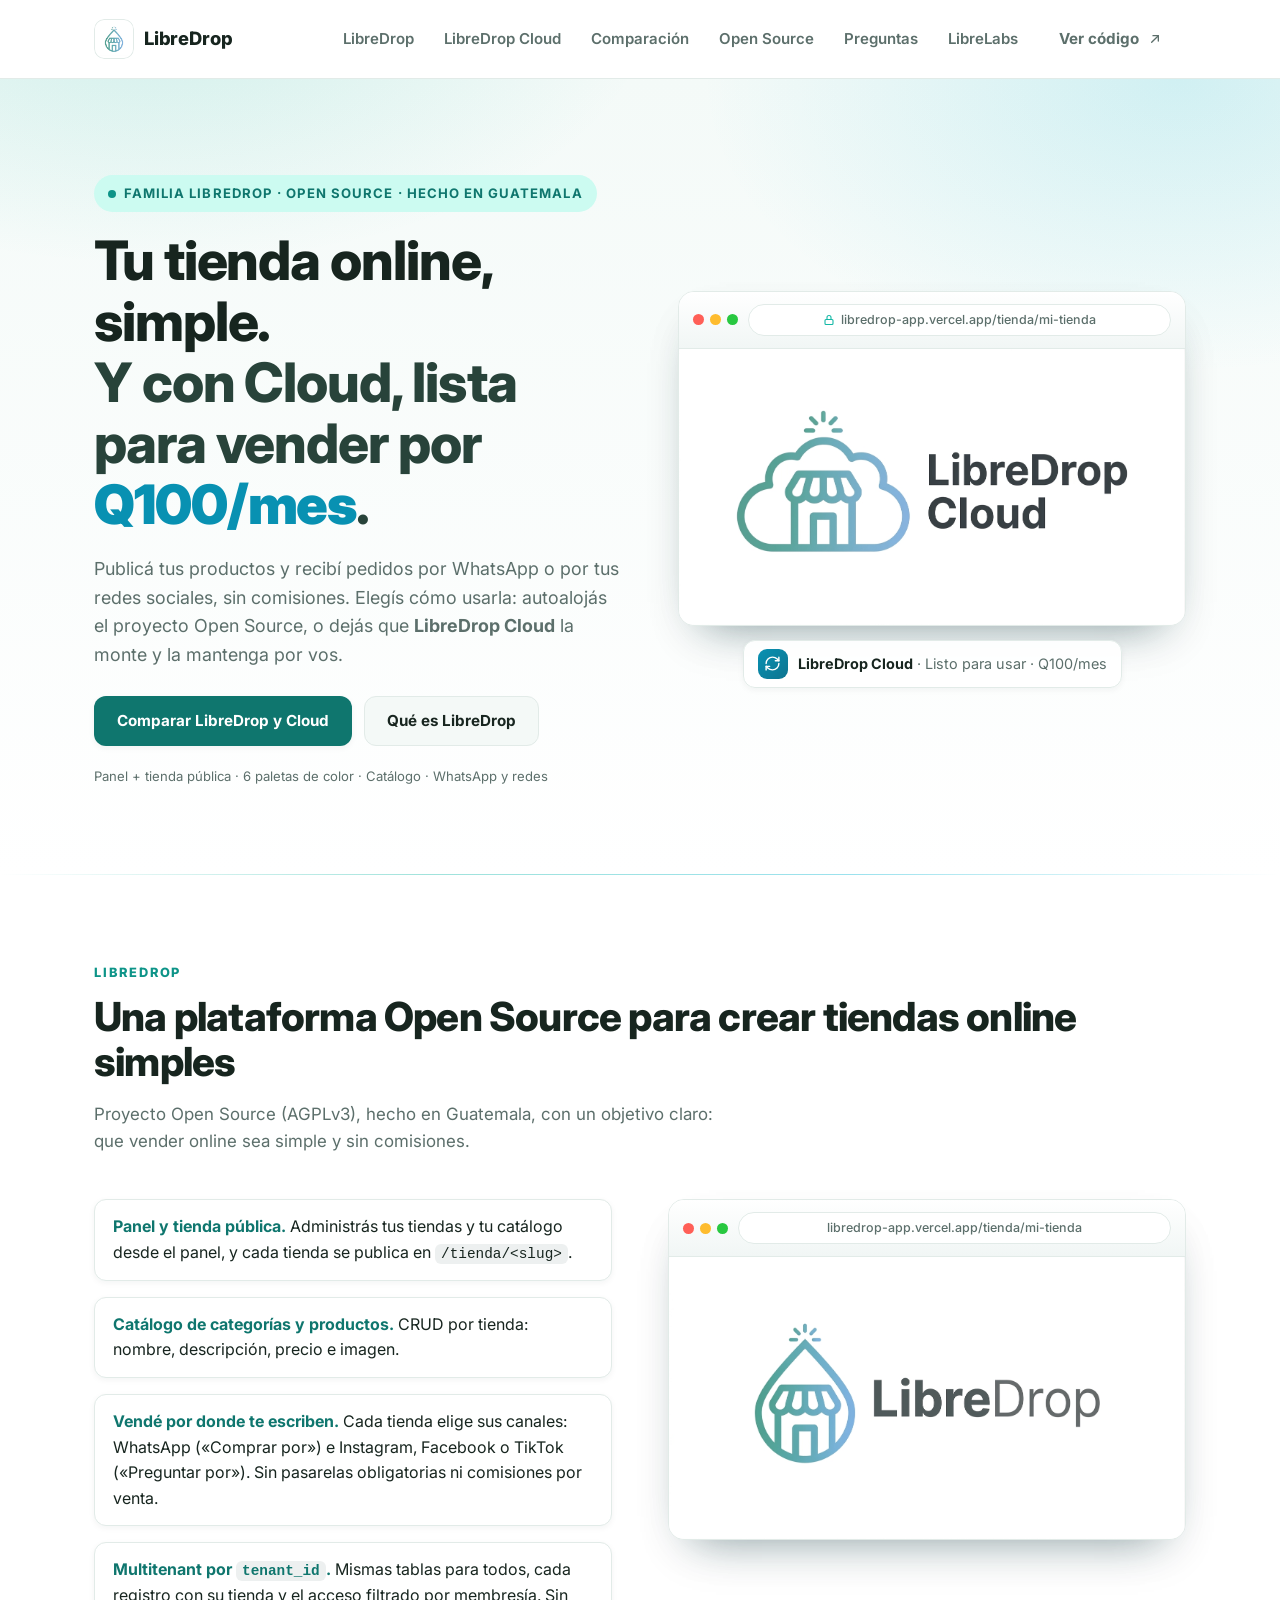
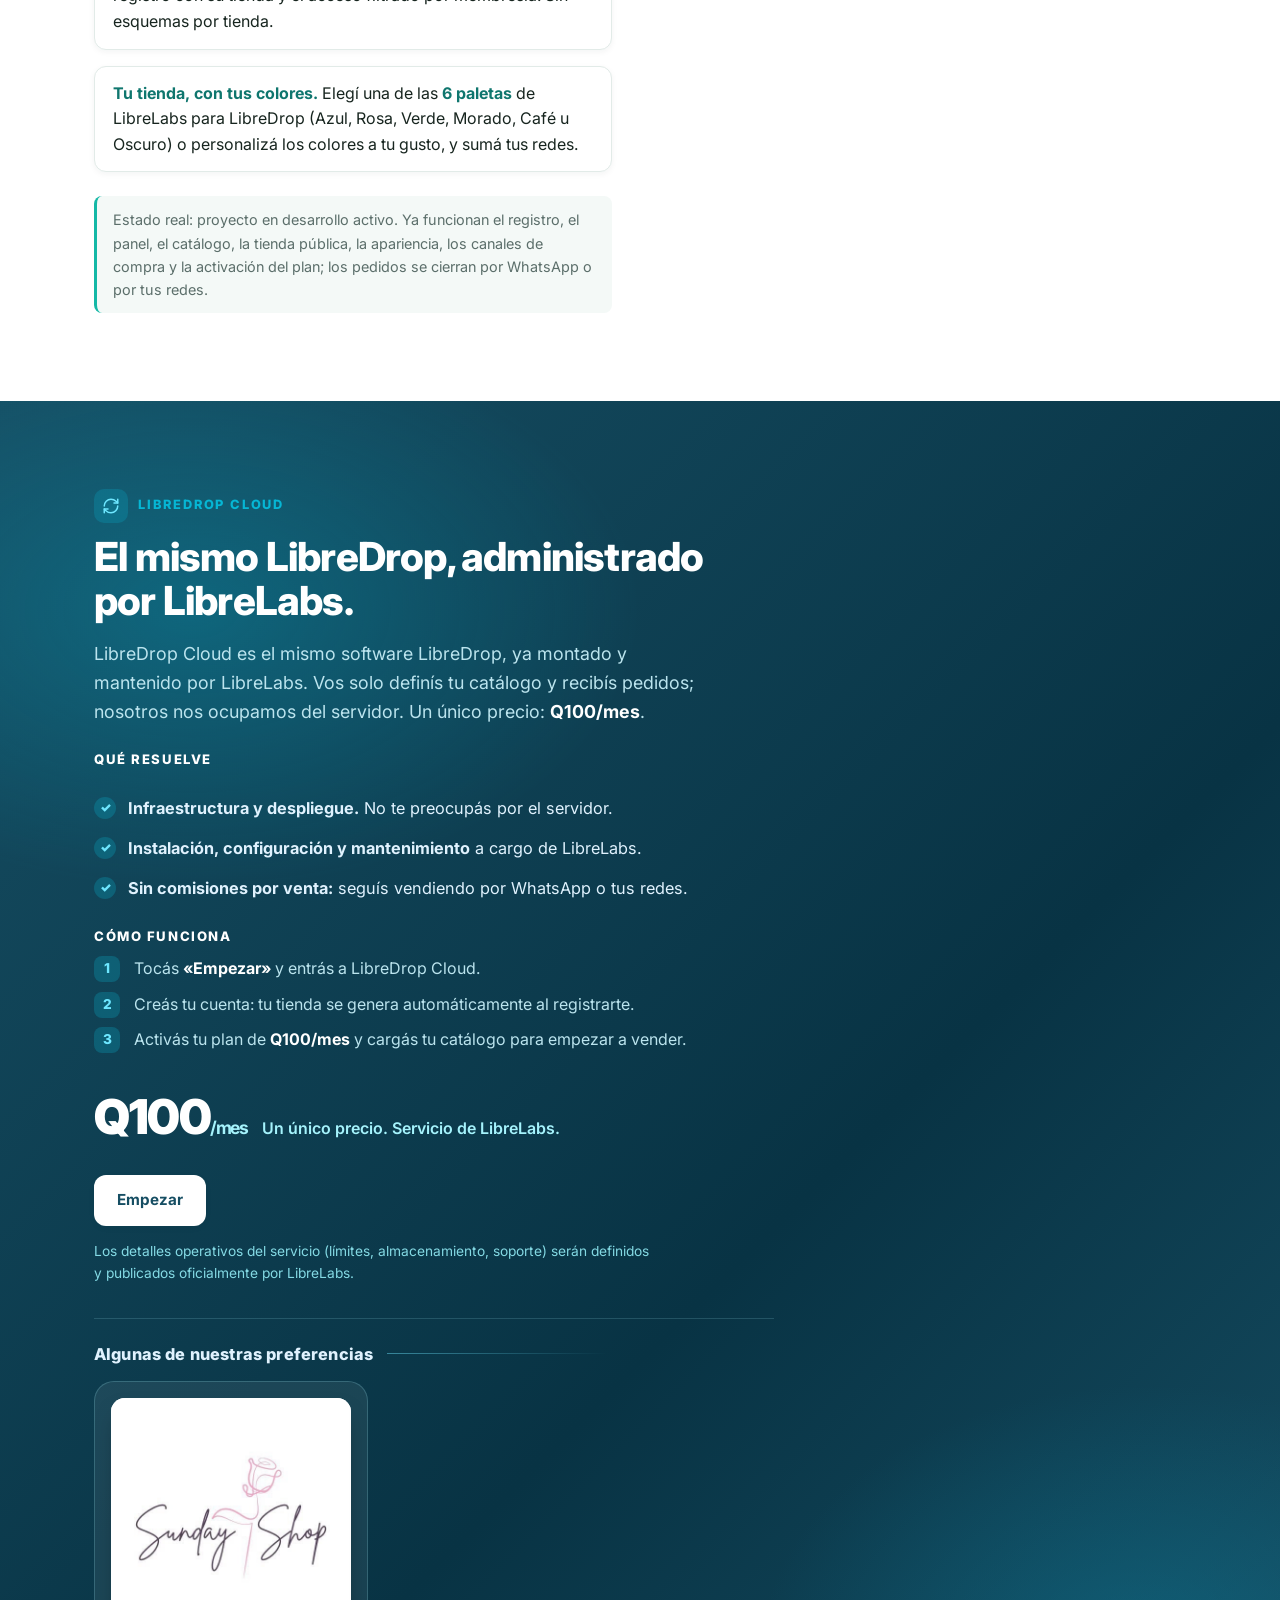
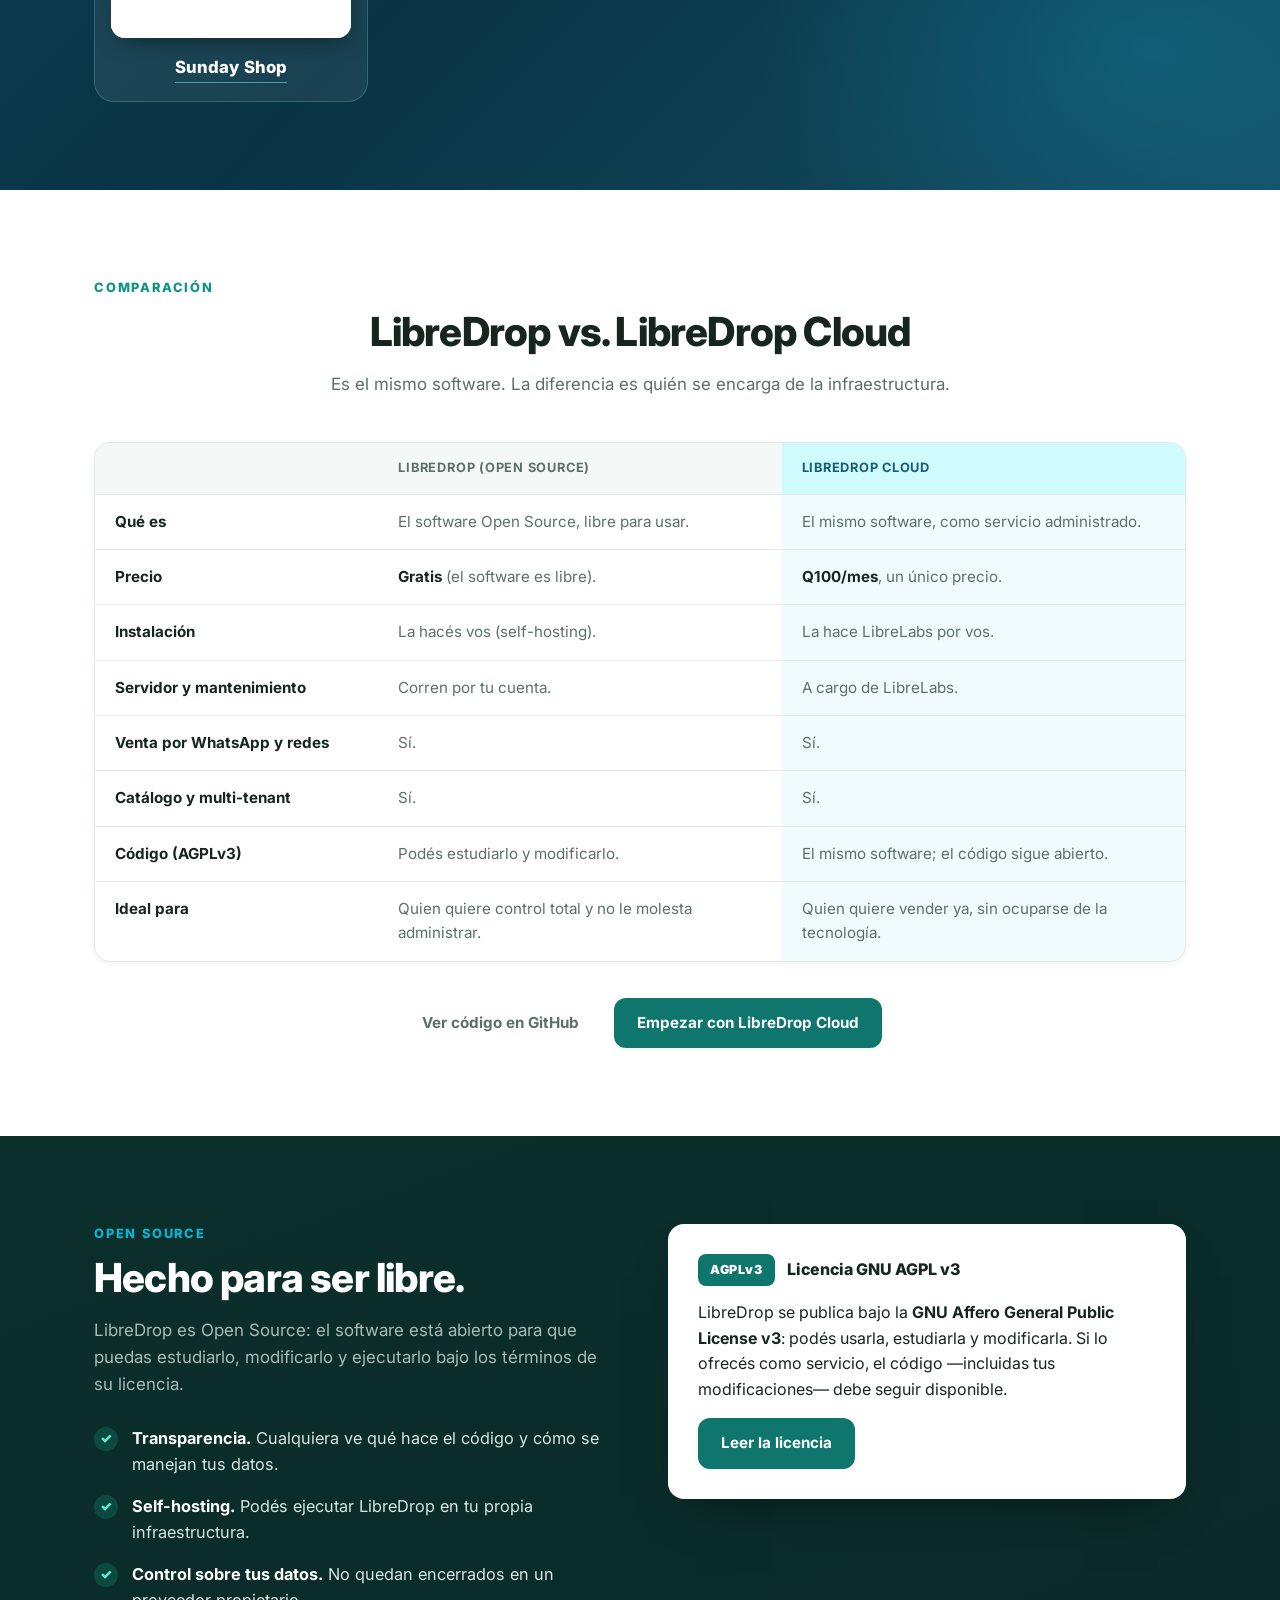
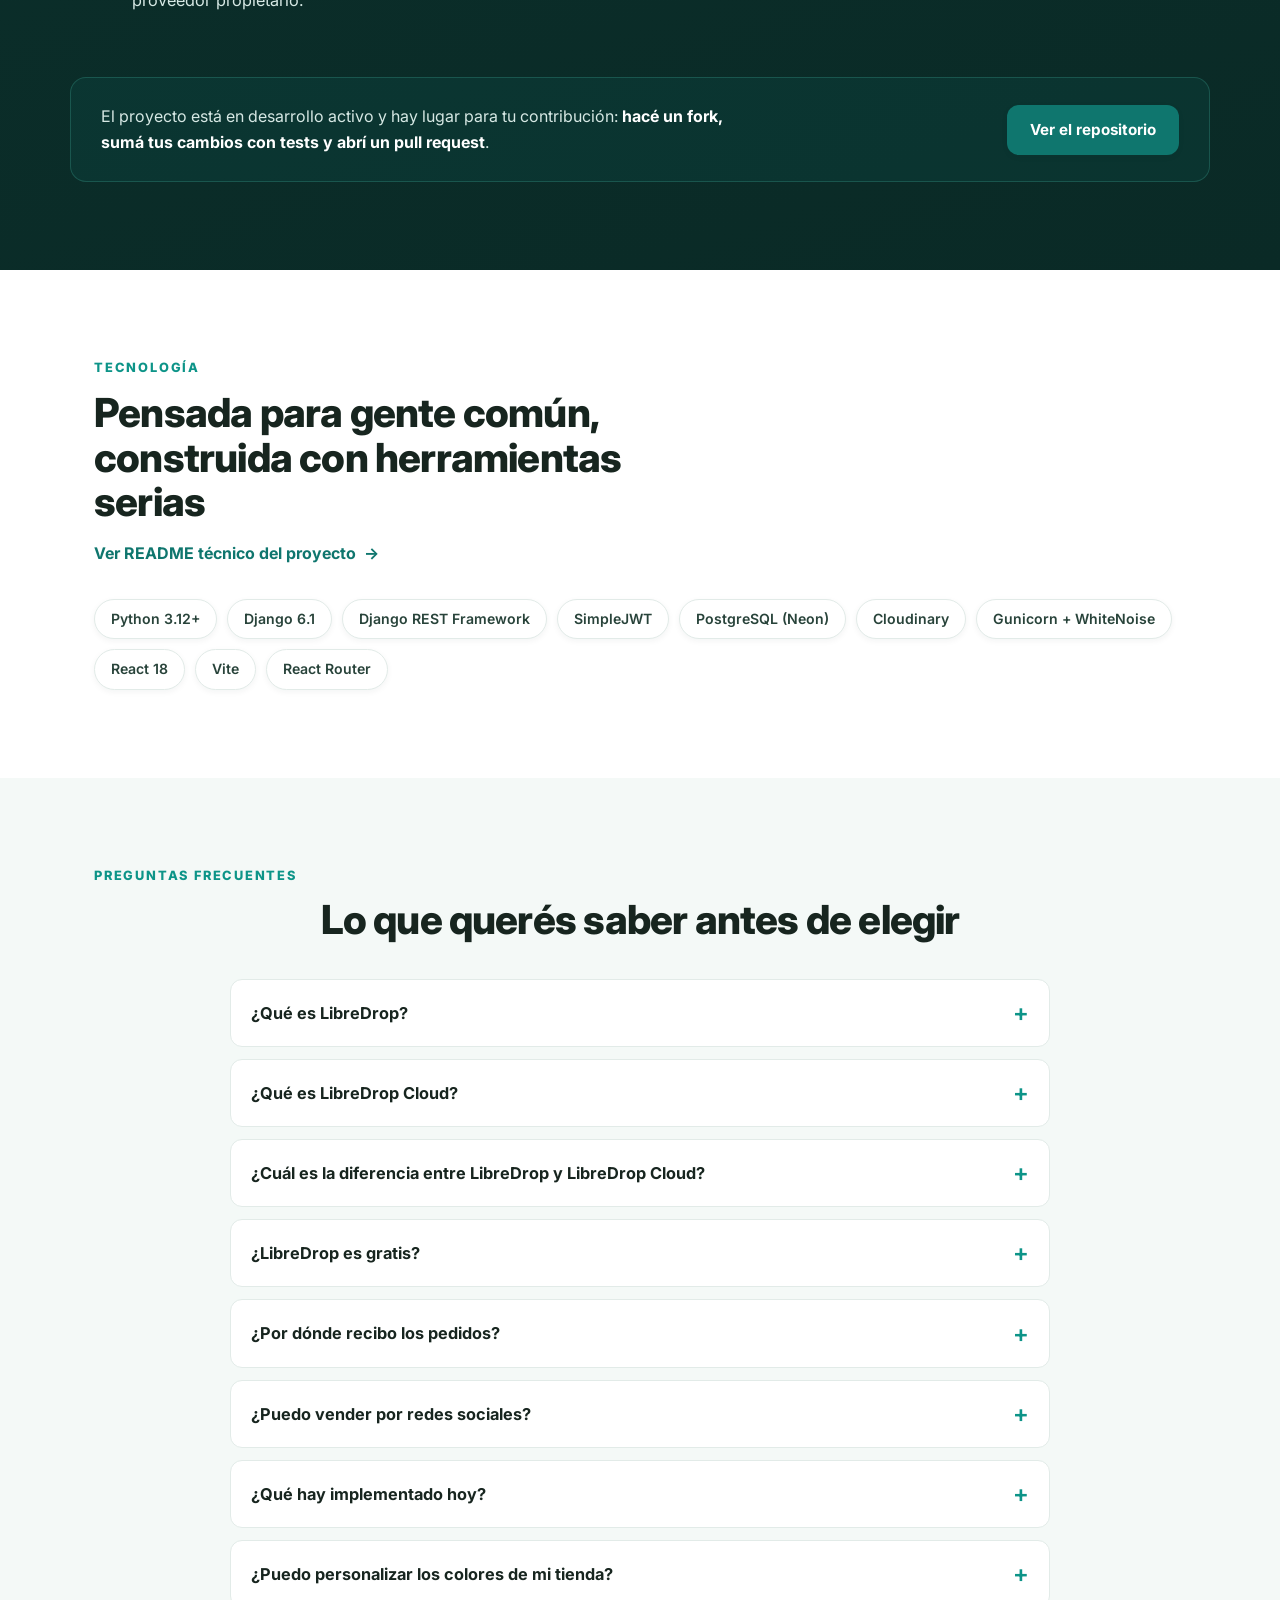
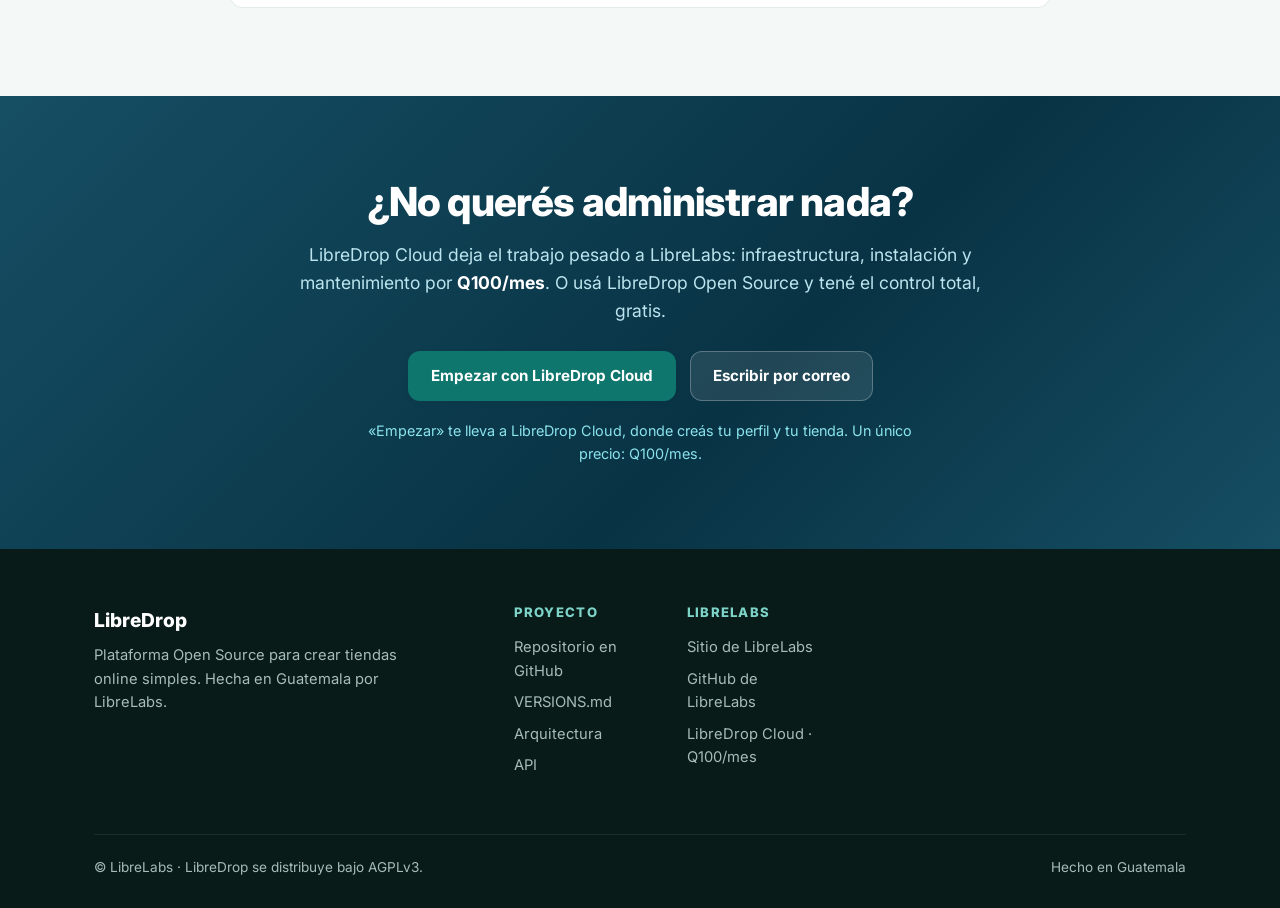
==== commit 4011934a: "Cloud: preferencias con logo grande y nombre enlazado (vertical)" ====
--- a/LibreDrop_landing/index.html
+++ b/LibreDrop_landing/index.html
@@ -266,22 +266,21 @@
 
               <div class="pref-block reveal">
                 <h3 class="pref-title">Algunas de nuestras preferencias</h3>
-                <div class="pref-grid">
+                <div class="pref-store">
+                  <img
+                    class="pref-store-logo"
+                    src="images/preferencias/sunday_shop.jpeg"
+                    alt="Logo de Sunday Shop"
+                    width="500"
+                    height="500"
+                  />
                   <a
-                    class="pref-store"
+                    class="pref-store-name"
                     href="https://libredrop-cloud.vercel.app/tienda/sunday-shop"
                     target="_blank"
                     rel="noopener noreferrer"
                   >
-                    <img
-                      class="pref-store-logo"
-                      src="images/preferencias/sunday_shop.jpeg"
-                      alt="Logo de Sunday Shop"
-                      width="500"
-                      height="500"
-                      loading="lazy"
-                    />
-                    <span class="pref-store-name">Sunday Shop</span>
+                    Sunday Shop
                   </a>
                 </div>
               </div>
--- a/LibreDrop_landing/styles.css
+++ b/LibreDrop_landing/styles.css
@@ -1240,7 +1240,7 @@
 }
 
 .pref-title {
-  margin: 0 0 16px;
+  margin: 0 0 18px;
   color: #e0f2fe;
   font-size: 1.02rem;
   font-weight: 800;
@@ -1258,54 +1258,50 @@
   background: linear-gradient(90deg, rgba(110, 231, 255, 0.45), transparent);
 }
 
-.pref-grid {
-  display: flex;
-  flex-wrap: wrap;
-  gap: 14px;
-}
-
 .pref-store {
   display: inline-flex;
-  align-items: center;
-  gap: 14px;
-  padding: 10px 22px 10px 10px;
-  border-radius: 16px;
+  flex-direction: column;
+  align-items: center;
+  gap: 16px;
+  padding: 16px 16px 18px;
+  border-radius: 20px;
   background: rgba(255, 255, 255, 0.07);
   border: 1px solid rgba(165, 243, 252, 0.2);
-  text-decoration: none;
   transition: transform 0.2s ease, background 0.2s ease, border-color 0.2s ease,
     box-shadow 0.2s ease;
 }
 
-.pref-store:hover,
-.pref-store:focus-visible {
-  transform: translateY(-2px);
-  background: rgba(255, 255, 255, 0.12);
-  border-color: rgba(110, 231, 255, 0.5);
-  box-shadow: 0 16px 30px -18px rgba(0, 0, 0, 0.7);
+.pref-store:hover {
+  transform: translateY(-3px);
+  background: rgba(255, 255, 255, 0.11);
+  border-color: rgba(110, 231, 255, 0.45);
+  box-shadow: 0 24px 44px -24px rgba(0, 0, 0, 0.75);
 }
 
 .pref-store-logo {
-  width: 72px;
-  height: 72px;
-  border-radius: 12px;
+  width: 240px;
+  height: 240px;
+  border-radius: 14px;
   object-fit: contain;
   background: #fff;
-  box-shadow: 0 6px 16px -8px rgba(0, 0, 0, 0.55);
+  box-shadow: 0 10px 24px -12px rgba(0, 0, 0, 0.6);
 }
 
 .pref-store-name {
   color: #fff;
   font-weight: 800;
-  font-size: 1rem;
+  font-size: 1.05rem;
   letter-spacing: 0.01em;
-  border-bottom: 1px solid transparent;
-  transition: border-color 0.2s ease;
-}
-
-.pref-store:hover .pref-store-name,
-.pref-store:focus-visible .pref-store-name {
-  border-bottom-color: rgba(110, 231, 255, 0.7);
+  text-decoration: none;
+  border-bottom: 1px solid rgba(110, 231, 255, 0.55);
+  padding-bottom: 1px;
+  transition: color 0.2s ease, border-color 0.2s ease;
+}
+
+.pref-store-name:hover,
+.pref-store-name:focus-visible {
+  color: #a5f3fc;
+  border-bottom-color: #a5f3fc;
 }
 
 @media (max-width: 720px) {
@@ -1315,6 +1311,11 @@
 
   .pref-title::after {
     display: none;
+  }
+
+  .pref-store-logo {
+    width: 200px;
+    height: 200px;
   }
 }
 
